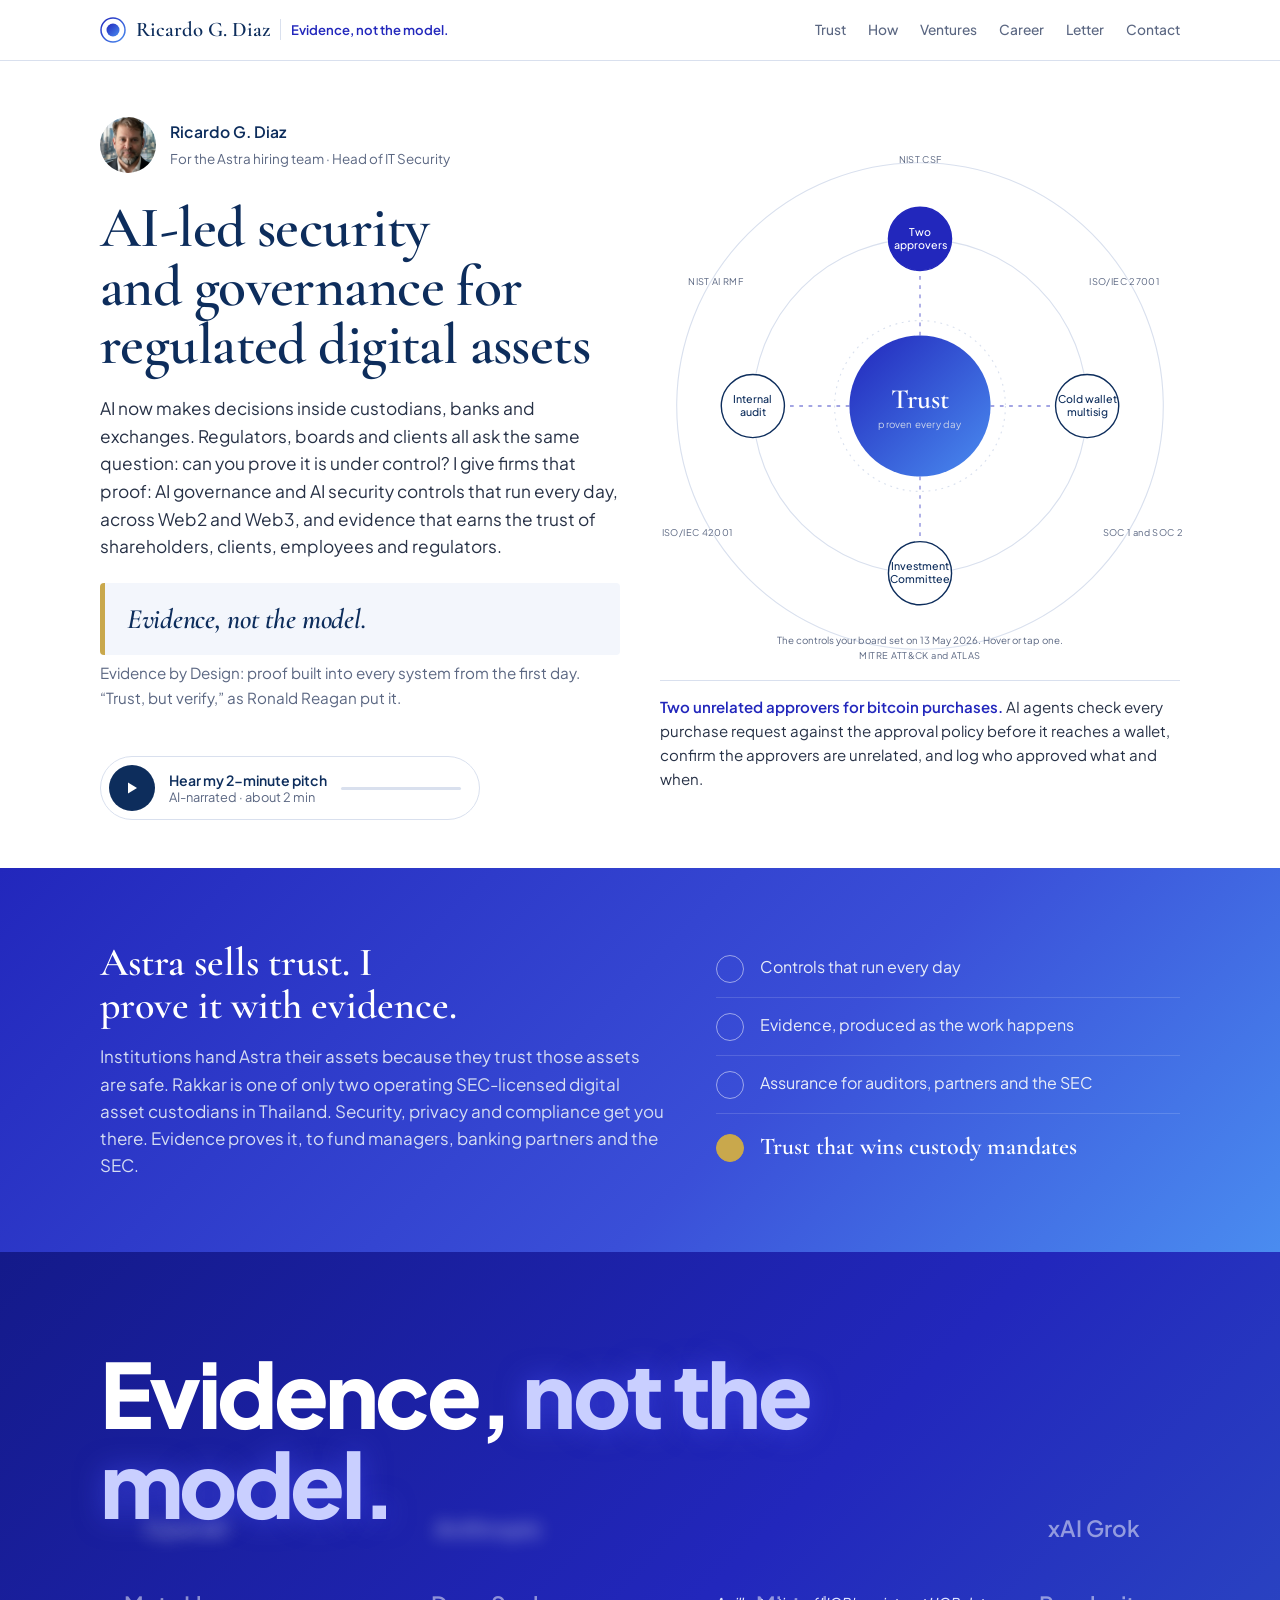
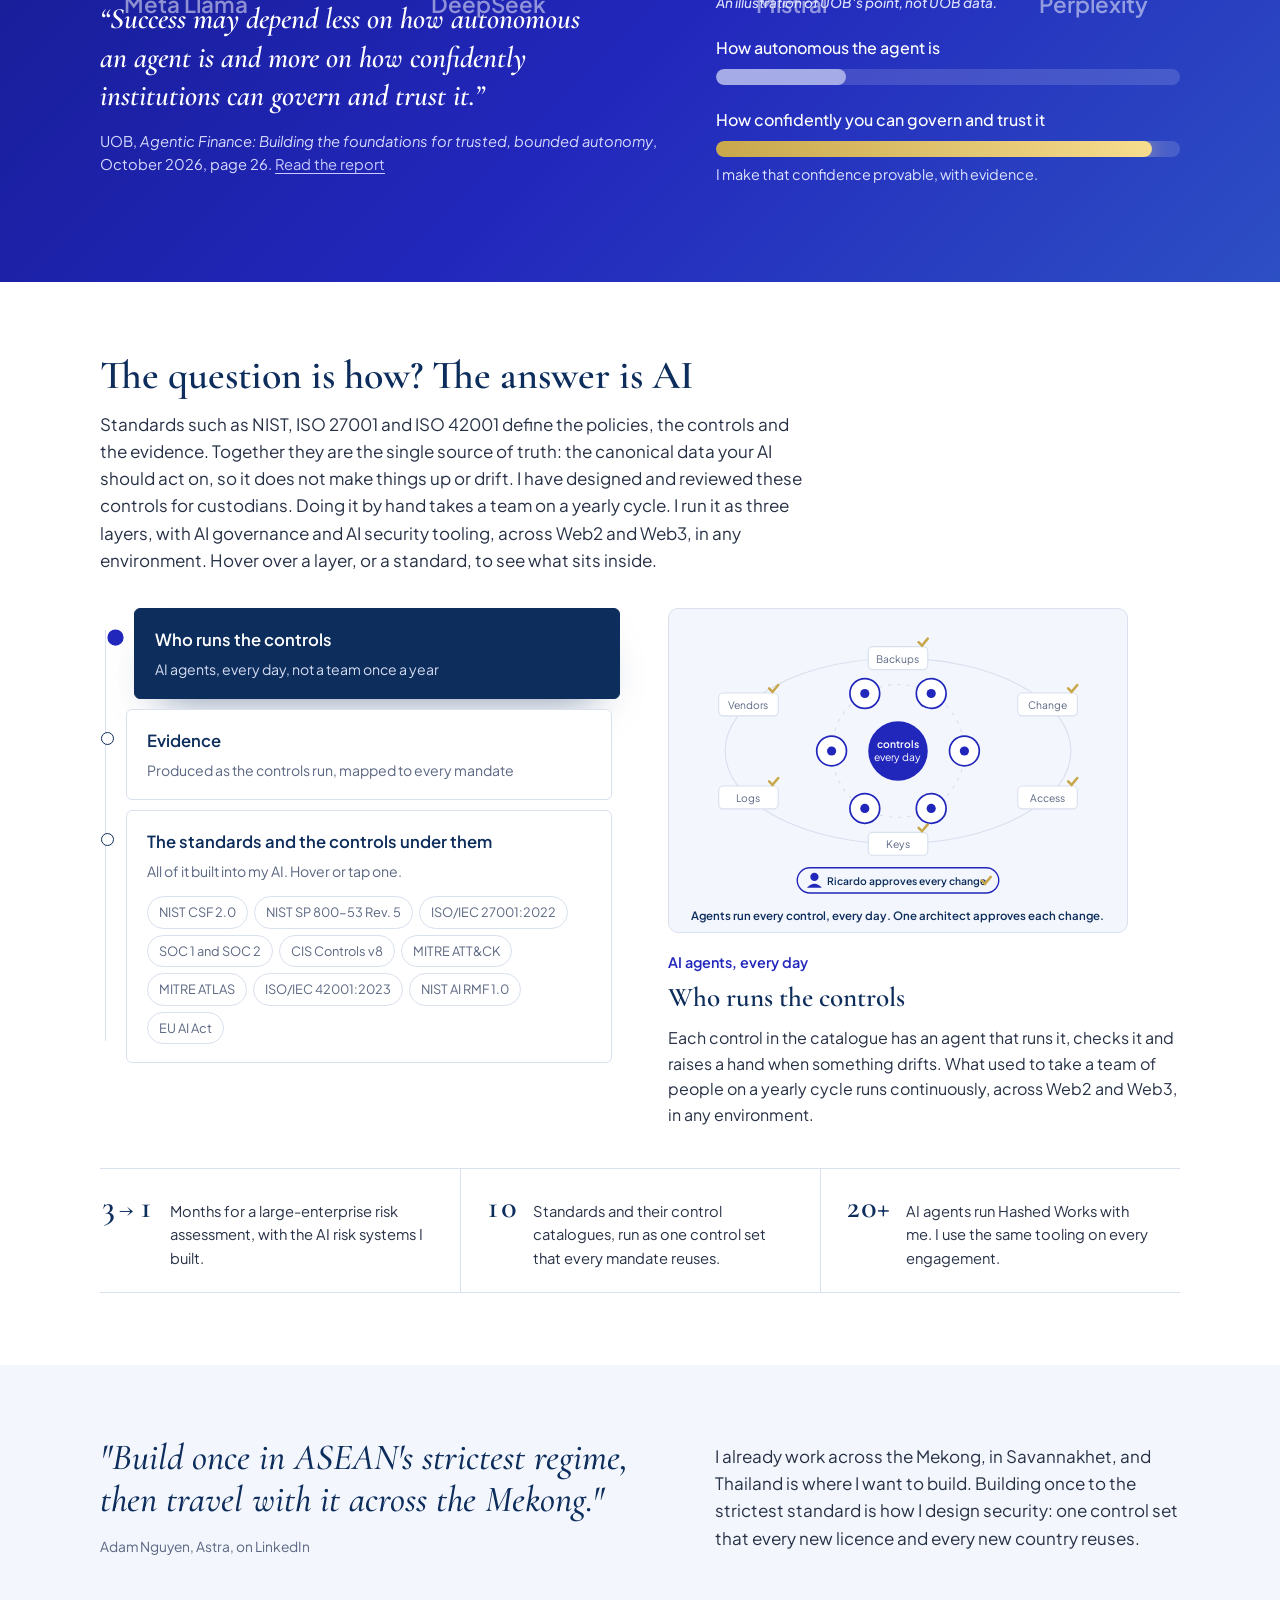
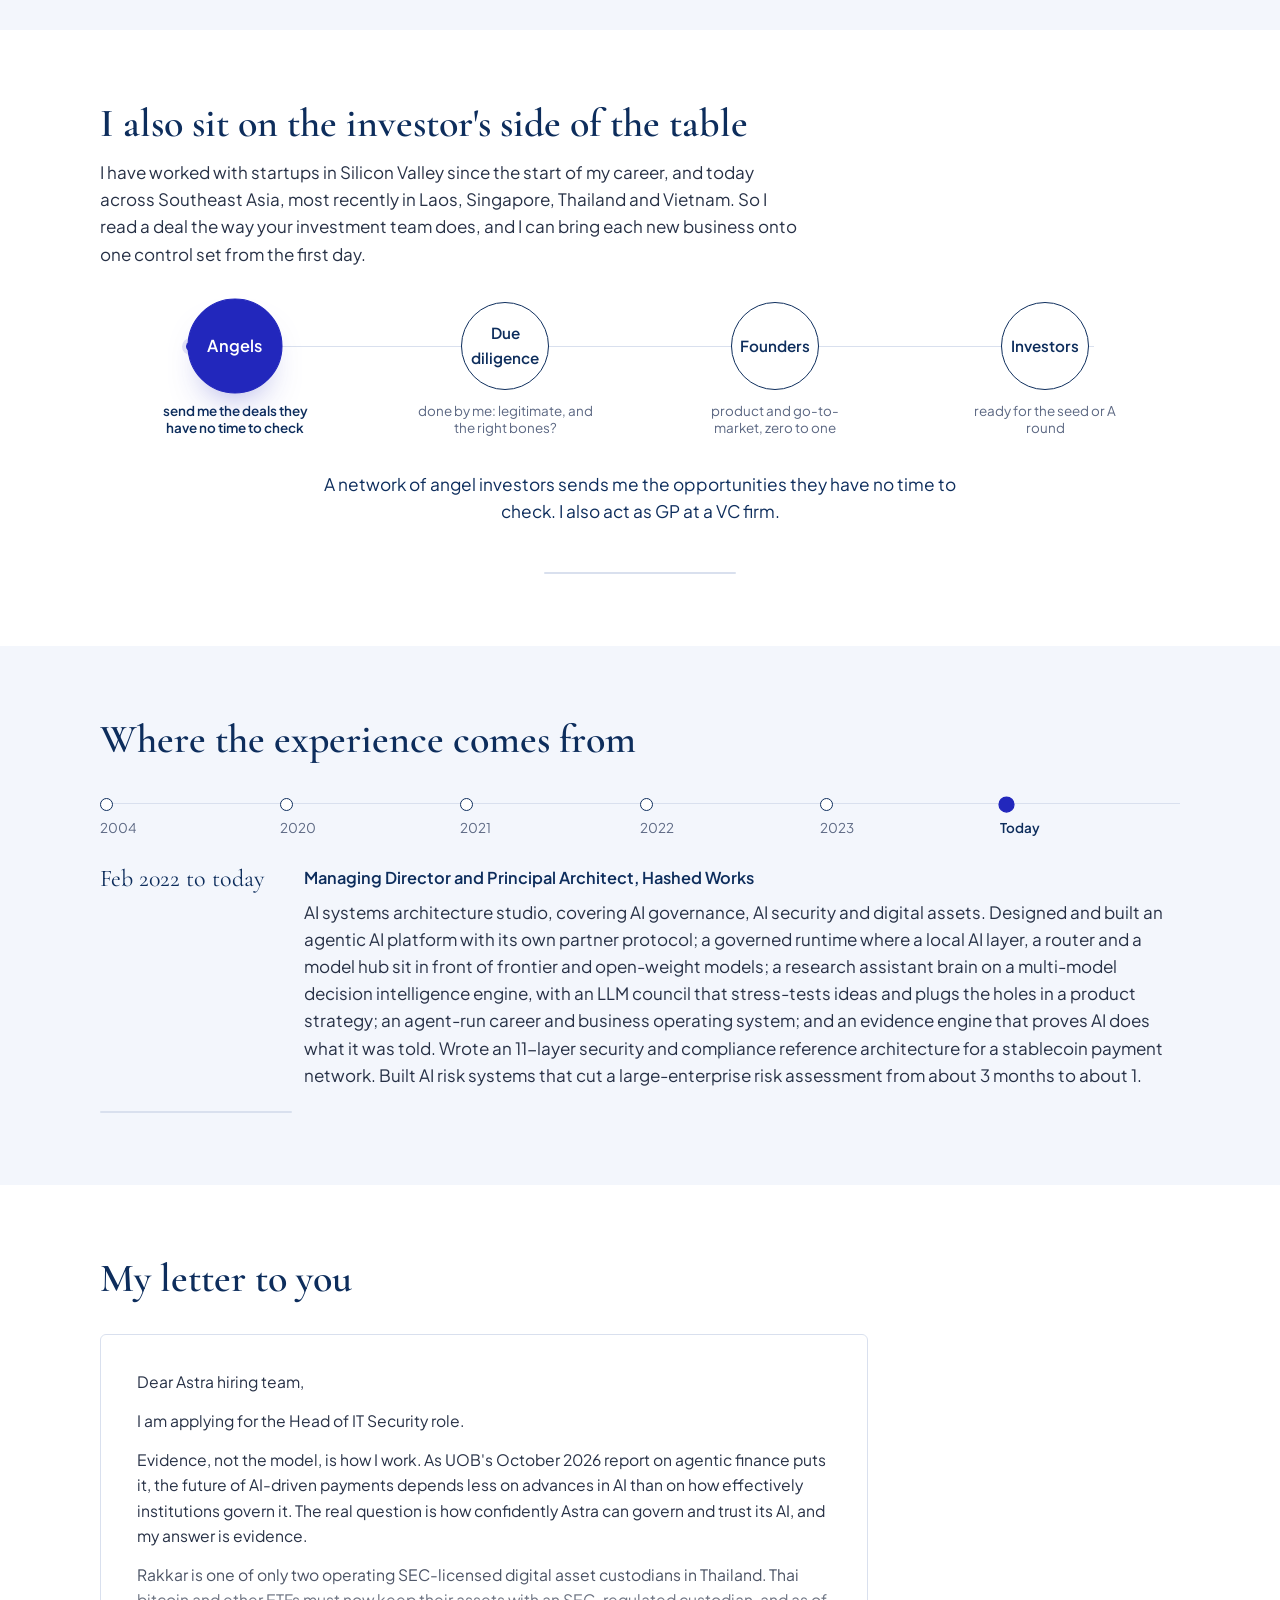
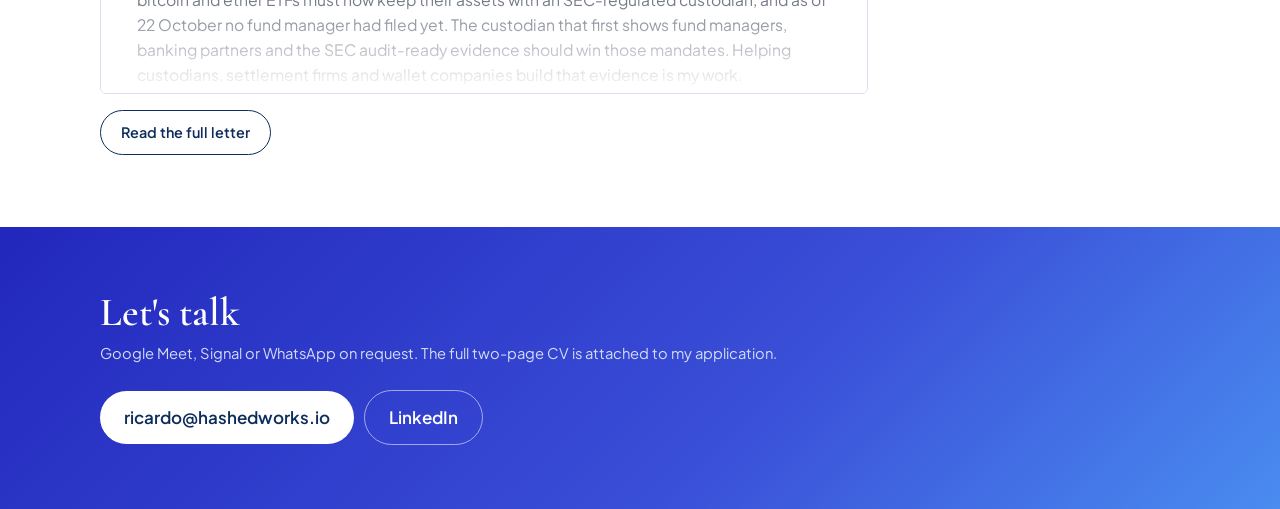
==== astra-preview/index.html @ 6498c729 "Whoami preview: we for business, I for story; employer previews: human approval in agent illustratio" ====
<!doctype html>
<html lang="en">
<head>
<meta charset="utf-8">
<meta name="viewport" content="width=device-width,initial-scale=1">
<meta name="robots" content="noindex,nofollow">
<title>Ricardo Diaz for Astra</title>
<link rel="preconnect" href="https://fonts.googleapis.com">
<link rel="stylesheet" href="https://fonts.googleapis.com/css2?family=Cormorant+Garamond:ital,wght@0,500;0,600;1,500&family=Plus+Jakarta+Sans:wght@400;500;600&display=swap">
<style>
/* Astra's own deck grammar: white panels, navy blocks, one thin orbit. Faces are Astra's (Cormorant Garamond, Plus Jakarta Sans). One accent: royal blue. */
:root{--cyan:#c9a84c;
  --navy:#0d2d5c; --navy-2:#0a1f3f; --royal:#2227bc; --gold:#c9a84c;
  --bg:#ffffff; --panel:#f3f6fc; --ink:#0d2d5c; --text:#273146; --muted:#5b6782; --line:#d9e0ee;
  --serif:"Cormorant Garamond",Garamond,Georgia,serif; --sans:"Plus Jakarta Sans",Arial,sans-serif;
  --ease:cubic-bezier(.23,1,.32,1);
}
@media (prefers-color-scheme:dark){:root:not([data-theme="light"]){--bg:#0a1730;--panel:#0f1f42;--ink:#ffffff;--text:#dfe6f6;--muted:#a3b0cf;--line:#223768;color-scheme:dark}}
:root[data-theme="dark"]{--bg:#0a1730;--panel:#0f1f42;--ink:#ffffff;--text:#dfe6f6;--muted:#a3b0cf;--line:#223768;color-scheme:dark}
*{box-sizing:border-box}
html{scroll-behavior:smooth}
::selection{background:var(--royal);color:#fff}
body{margin:0;background:var(--bg);color:var(--text);font-family:var(--sans);font-size:17px;line-height:1.6;-webkit-font-smoothing:antialiased}
h1,h2,h3,p{margin:0}
h1,h2{font-family:var(--serif);font-weight:600;color:var(--ink);text-wrap:balance}
h1{font-size:clamp(2.4rem,4.6vw,3.6rem);line-height:1.02;letter-spacing:-.01em}
h2{font-size:clamp(1.8rem,3.2vw,2.5rem);line-height:1.08}
h3{font-size:1.02rem;font-weight:600;color:var(--ink)}
a{color:var(--royal);text-underline-offset:3px}
.wrap{max-width:70rem;margin:0 auto;padding:0 20px}
button{font:inherit;cursor:pointer;transition:transform .16s var(--ease),background .2s,color .2s,border-color .2s}
button:active{transform:scale(.97)}
:focus-visible{outline:3px solid var(--royal);outline-offset:3px;border-radius:4px}
::-webkit-scrollbar{width:10px}::-webkit-scrollbar-thumb{background:var(--line);border-radius:10px}
svg{display:block}

nav{position:sticky;top:0;z-index:5;background:color-mix(in srgb,var(--bg) 86%,transparent);backdrop-filter:blur(12px);border-bottom:1px solid var(--line)}
nav .wrap{display:flex;align-items:center;gap:22px;height:60px;white-space:nowrap;overflow-x:auto;scrollbar-width:none}
nav b{font-family:var(--serif);font-size:1.3rem;font-weight:600;color:var(--ink);margin-right:auto}
nav .brand{display:flex;align-items:center;gap:10px;margin-right:auto;text-decoration:none}
nav .brand b{margin-right:0}
nav .brand i{font-style:normal;font-size:.82rem;color:var(--royal);font-weight:600;padding-left:10px;border-left:1px solid var(--line)}
@media (max-width:600px){nav .brand i{display:none}}
nav a{color:var(--muted);text-decoration:none;font-size:.86rem;font-weight:500}
nav a:hover{color:var(--royal)}

/* hero: thesis on the left, the mechanism running on the right */
.hero{padding:56px 0 48px}
.hero .wrap{display:grid;grid-template-columns:minmax(0,1fr) minmax(0,1fr);gap:40px;align-items:center}
.hero .who{display:flex;align-items:center;gap:14px;margin-bottom:26px}
.hero .who img{width:56px;height:56px;border-radius:50%;object-fit:cover;object-position:50% 40%}
.hero .who b{display:block;color:var(--ink);font-weight:600;font-size:.98rem}
.hero .who span{font-size:.84rem;color:var(--muted)}
.hq{margin:22px 0 6px;padding:18px 22px;border-left:5px solid var(--gold);background:var(--panel);border-radius:4px;font-size:clamp(1.35rem,2.4vw,1.75rem);line-height:1.3;font-weight:600;color:var(--ink);letter-spacing:-.01em}
.hqby{font-size:.95rem;color:var(--muted);margin-bottom:18px}
.hqby a{color:inherit}
.hero p.lead{margin-top:20px;font-size:1.08rem;max-width:34rem}
.player{margin-top:28px;display:inline-flex;align-items:center;gap:14px;padding:8px 18px 8px 8px;border:1px solid var(--line);border-radius:999px;background:var(--bg);max-width:100%}
.player button{width:46px;height:46px;border-radius:50%;border:0;background:var(--navy);color:#fff;display:grid;place-items:center;flex:none}
.player button:hover{background:var(--royal)}
.player .meta{font-size:.8rem;color:var(--muted);line-height:1.3}
.player .meta strong{display:block;color:var(--ink);font-weight:600;font-size:.88rem}
.player .bar{height:3px;width:120px;background:var(--line);border-radius:3px;overflow:hidden}
.player .bar i{display:block;height:100%;width:0;background:var(--royal);transition:width .25s linear}

/* orbit */
.orbit{position:relative;aspect-ratio:1;max-width:560px;margin:0 auto;width:100%}
.orbit svg{width:100%;height:100%;overflow:visible}
.orbit .ring{fill:none;stroke:var(--line);stroke-width:1.2}
.orbit .spoke{stroke:var(--royal);stroke-width:1.4;stroke-dasharray:4 6;opacity:.55}
.orbit .core{fill:url(#coreg)}
.orbit .core-t{font-family:var(--serif);font-size:30px;font-weight:600;fill:#fff;text-anchor:middle}
.orbit .core-t,.orbit .core-s{transition:opacity .45s cubic-bezier(.23,1,.32,1)}
.orbit .fadeout{opacity:0}
.orbit .core-s{font-family:var(--sans);font-size:10.5px;fill:#c9d3ea;text-anchor:middle;letter-spacing:.02em}
.orbit .pulse{fill:var(--royal)}
.orbit .node{cursor:pointer}
.orbit .node circle{fill:var(--bg);stroke:var(--navy);stroke-width:1.5;transition:fill .2s,stroke .2s,r .2s var(--ease)}
.orbit .node text{font-family:var(--sans);font-size:11.5px;font-weight:500;fill:var(--ink);text-anchor:middle;pointer-events:none}
.orbit .node:hover circle,.orbit .node.on circle{fill:var(--royal);stroke:var(--royal)}
.orbit .node.on text,.orbit .node:hover text{fill:#fff}
.orbit .node:focus,.orbit .node:focus-visible{outline:none}
.orbit .node:focus-visible circle{stroke:var(--gold);stroke-width:3}
.orbit .std{font-family:var(--sans);font-size:10px;fill:var(--muted);text-anchor:middle;letter-spacing:.04em}
.orbit .cap{font-family:var(--sans);font-size:10.5px;fill:var(--muted);text-anchor:middle}
.how{margin-top:14px;min-height:5.2rem;border-top:1px solid var(--line);padding-top:14px;font-size:.94rem}
.how b{color:var(--royal);font-weight:600}
.how p{transition:opacity .22s var(--ease),filter .22s var(--ease)}
.how p.swap{opacity:0;filter:blur(2px)}
@media (prefers-reduced-motion:no-preference){
  .orbit .pulse{animation:travel 2.6s var(--ease) infinite}
  .orbit .pulse.p2{animation-delay:.65s}.orbit .pulse.p3{animation-delay:1.3s}.orbit .pulse.p4{animation-delay:1.95s}
  @keyframes travel{0%{offset-distance:0%;opacity:0}12%{opacity:1}88%{opacity:1}100%{offset-distance:100%;opacity:0}}
  .orbit .ringspin{transform-origin:280px 280px;animation:spin 90s linear infinite}
  @keyframes spin{to{transform:rotate(360deg)}}
}

/* sections */
section{padding:72px 0}
section.panel{background:var(--panel)}
.head{max-width:44rem;margin-bottom:34px;display:flex;flex-direction:column;gap:14px}

/* trust: navy block */
.trust{background:linear-gradient(135deg,#2227bc,#3a4fd8 60%,#4a8cf0);color:#fff;padding:72px 0}
.trust h2{color:#fff}
.trust p{color:#d5ddf2}
.trust .wrap{display:grid;grid-template-columns:1.1fr .9fr;gap:48px;align-items:center}
.chain{list-style:none;margin:0;padding:0;display:flex;flex-direction:column}
.chain li{display:grid;grid-template-columns:28px 1fr;gap:16px;align-items:start;padding:14px 0;border-top:1px solid rgba(255,255,255,.14);color:#e8edf8;font-size:1rem}
.chain li:first-child{border-top:0}
.chain li i{display:block;width:28px;height:28px;border-radius:50%;border:1.5px solid rgba(255,255,255,.5);margin-top:1px}
.chain li:last-child{font-family:var(--serif);font-size:1.5rem;font-weight:600;color:#fff;align-items:center}
.chain li:last-child i{background:var(--gold);border-color:var(--gold)}

/* how: three layers, one detail */
.stack{display:grid;grid-template-columns:minmax(0,1fr) minmax(0,1fr);gap:56px;align-items:start;margin-top:6px}
.layers{position:relative;display:flex;flex-direction:column;gap:10px;padding-left:26px}
.layers::before{content:"";position:absolute;left:5px;top:22px;bottom:22px;width:1px;background:var(--line)}
.layer{position:relative;text-align:left;border:1px solid var(--line);background:var(--bg);border-radius:6px;padding:18px 20px;display:grid;grid-template-columns:1fr;gap:4px;color:var(--ink);transition:transform .3s var(--ease),background .3s var(--ease),border-color .3s,box-shadow .3s var(--ease);cursor:pointer;font:inherit}
.layer::before{content:"";position:absolute;left:-26px;top:22px;width:11px;height:11px;border-radius:50%;background:var(--bg);border:1.5px solid var(--navy);transition:background .2s,border-color .2s,transform .2s var(--ease)}
.layer:hover{transform:translateX(4px);border-color:var(--navy)}
.layer.on{background:var(--navy);border-color:var(--navy);color:#fff;transform:translateX(8px);box-shadow:0 22px 44px -26px rgba(13,45,92,.65)}
.layer.on::before{background:var(--royal);border-color:var(--royal);transform:scale(1.25)}
.layer .n{font-weight:600;font-size:1.04rem}
.layer .d{font-size:.88rem;color:var(--muted)}
.layer.on .d{color:#d5ddf2}
.layer .chips{display:flex;flex-wrap:wrap;gap:6px;margin-top:10px}
.layer .chips button{border:1px solid var(--line);background:transparent;border-radius:999px;padding:5px 11px;font-size:.8rem;color:var(--muted);font:inherit;font-size:.8rem;transition:background .2s,color .2s,border-color .2s,transform .16s var(--ease)}
.layer .chips button:hover{border-color:var(--royal);color:var(--royal)}
.layer .chips button:active{transform:scale(.97)}
.layer.on .chips button{border-color:rgba(255,255,255,.35);color:#e8edf8}
.layer.on .chips button:hover,.layer.on .chips button.on{background:var(--royal);border-color:var(--royal);color:#fff}
.detail{position:sticky;top:84px;min-height:18rem}
.detail h3{font-family:var(--serif);font-size:1.7rem;font-weight:600;line-height:1.15;margin-bottom:12px}
.detail .cnt{color:var(--royal);font-weight:600;font-size:.9rem;margin-bottom:8px}
.detail p{font-size:1rem}
.fam{display:flex;flex-wrap:wrap;gap:6px;margin-top:16px}
.fam span{border:1px solid var(--line);border-radius:4px;padding:4px 9px;font-size:.8rem;color:var(--ink);background:var(--panel)}
.detail>*{transition:opacity .22s var(--ease),filter .22s var(--ease),transform .22s var(--ease)}
.detail.swap>*{opacity:0;filter:blur(2px);transform:translateY(4px)}

/* proof line */
.proof{display:grid;grid-template-columns:repeat(3,1fr);gap:0;border-top:1px solid var(--line);border-bottom:1px solid var(--line);margin:40px 0 0}
.proof div{padding:22px 24px 22px 0;display:flex;gap:16px;align-items:baseline}
.proof div+div{border-left:1px solid var(--line);padding-left:24px}
.proof em{font-family:var(--serif);font-style:normal;font-size:2rem;white-space:nowrap;line-height:1;color:var(--ink);font-weight:600;font-variant-numeric:tabular-nums}
.proof p{font-size:.92rem}

/* mekong */
.mekong .wrap{display:grid;grid-template-columns:1.2fr 1fr;gap:56px;align-items:center}
blockquote{margin:0;font-family:var(--serif);font-size:clamp(1.7rem,3vw,2.3rem);line-height:1.15;color:var(--ink);font-weight:500;font-style:italic}
.by{margin-top:14px;font-size:.86rem;color:var(--muted)}

/* ventures: deal flow */
.flow{position:relative;margin-top:14px}
.flow .line{position:absolute;left:8%;right:8%;top:44px;height:1px;background:var(--line)}
.flow .dot{position:absolute;top:40px;width:9px;height:9px;border-radius:50%;background:var(--royal);left:8%;animation:travel 6s linear infinite;box-shadow:0 0 0 4px rgba(34,39,188,.12)}
@keyframes travel{0%{left:8%;opacity:0}6%{opacity:1}94%{opacity:1}100%{left:calc(92% - 9px);opacity:0}}
.flow .stations{display:grid;grid-template-columns:repeat(4,1fr);position:relative}
.station{background:none;border:0;padding:0;text-align:center;color:var(--muted);font:inherit;display:grid;justify-items:center;gap:12px;cursor:pointer}
.station i{display:grid;place-items:center;width:88px;height:88px;border-radius:50%;background:var(--bg);border:1.5px solid var(--navy);color:var(--navy);font-style:normal;font-weight:600;font-size:.95rem;transition:background .25s var(--ease),color .25s,transform .3s var(--ease),box-shadow .3s var(--ease)}
.station:hover i{transform:translateY(-3px)}
.station:active i{transform:scale(.97)}
.station[aria-selected="true"] i{background:var(--royal);border-color:var(--royal);color:#fff;transform:scale(1.08);box-shadow:0 18px 36px -22px rgba(34,39,188,.7)}
.station small{font-size:.84rem;line-height:1.3;max-width:11rem}
.station[aria-selected="true"] small{color:var(--ink);font-weight:600}
.flow .say{margin:34px auto 0;max-width:42rem;text-align:center;min-height:5.2rem}
.flow .say p{font-size:1.08rem;color:var(--ink);transition:opacity .22s var(--ease),filter .22s var(--ease)}
.flow .say p.swap{opacity:0;filter:blur(2px)}
.cyc{height:2px;background:var(--line);border-radius:2px;overflow:hidden;margin:18px auto 0;max-width:12rem}
.cyc i{display:block;height:100%;width:0;background:var(--royal);transition:width .2s linear}

/* career timeline */
.tl{position:relative;margin-top:10px}
.tl .rail{display:grid;grid-template-columns:repeat(6,1fr);position:relative;padding-top:22px}
.tl .rail::before{content:"";position:absolute;left:0;right:0;top:8px;height:1px;background:var(--line)}
.tl .rail button{background:none;border:0;text-align:left;padding:0 10px 0 0;color:var(--muted);font-size:.84rem;position:relative}
.tl .rail button::before{content:"";position:absolute;top:-19px;left:0;width:11px;height:11px;border-radius:50%;background:var(--bg);border:1.5px solid var(--navy);transition:background .2s,transform .2s var(--ease)}
.tl .rail button[aria-selected="true"]{color:var(--ink);font-weight:600}
.tl .rail button[aria-selected="true"]::before{background:var(--royal);border-color:var(--royal);transform:scale(1.25)}
.tl .body{margin-top:26px;display:grid;grid-template-columns:11rem 1fr;gap:28px;min-height:8rem}
.tl .yrs{font-family:var(--serif);font-size:1.5rem;color:var(--ink);line-height:1.15}
.tl .body p{transition:opacity .22s var(--ease),filter .22s var(--ease)}
.tl .body .swap{opacity:0;filter:blur(2px)}
.tl .cyc{margin:22px 0 0;max-width:12rem}

/* letter */
.letter{position:relative;max-width:48rem;background:var(--bg);border:1px solid var(--line);border-radius:6px;padding:34px 36px;max-height:360px;overflow:hidden;transition:max-height .6s var(--ease)}
.letter p{margin-bottom:14px;font-size:.98rem}
.letter.open{max-height:5000px}
.letter:not(.open)::after{content:"";position:absolute;left:0;right:0;bottom:0;height:140px;background:linear-gradient(transparent,var(--bg))}
.more{margin-top:16px;background:none;border:1px solid var(--navy);color:var(--navy);border-radius:999px;padding:10px 20px;font-weight:600;font-size:.9rem}
.more:hover{background:var(--navy);color:#fff}

/* claim band: evidence, not the model + UOB */
.claim{position:relative;overflow:hidden;background:linear-gradient(135deg,#141a8a,#2227bc 55%,#2d4fc4);color:#e9ecff;padding:96px 0}
.claim .names{position:absolute;inset:0;display:grid;grid-template-columns:repeat(4,1fr);align-content:center;gap:40px 10px;padding:40px;text-align:center;pointer-events:none}
.claim .names span{font-weight:600;font-size:clamp(1rem,2vw,1.4rem);color:rgba(255,255,255,.5);transition:opacity 1.1s var(--ease),filter 1.1s var(--ease)}
.claim .names span.gone{opacity:0;filter:blur(8px)}
.claim .big{position:relative;font-size:clamp(2.6rem,7.5vw,5.6rem);line-height:1;font-weight:800;letter-spacing:-.04em;color:#fff;max-width:14ch}
.claim .big em{font-style:normal;color:#c9cfff;text-shadow:0 0 28px rgba(79,86,250,.55)}
.claim .uob{position:relative;display:grid;grid-template-columns:1.1fr .9fr;gap:48px;align-items:center;margin-top:64px}
.claim blockquote{font-size:clamp(1.3rem,2.6vw,1.85rem);line-height:1.3;font-weight:600;color:#fff;text-wrap:balance}
.claim .src{margin-top:14px;font-size:.92rem;color:#d6daff}
.claim .src a{color:#c7cbff;text-underline-offset:3px}
.meter{display:flex;flex-direction:column;gap:22px}
.meter p{font-size:1rem;color:#fff;font-weight:500;margin-bottom:8px}
.meter .bar{height:16px;border-radius:999px;background:rgba(255,255,255,.14);overflow:hidden}
.meter .bar i{display:block;height:100%;width:0;border-radius:999px;transition:width 1.6s var(--ease)}
.meter .a i{background:#a4abe6}.meter .b i{background:linear-gradient(90deg,#c9a84c,#f6dc8e);box-shadow:0 0 22px rgba(246,220,142,.6)}
.claim.on .meter .a i{width:28%}.claim.on .meter .b i{width:94%}
.meter .ill{font-size:.85rem;color:#dfe3ff;font-style:italic;margin:0}
.meter small{display:block;font-size:.9rem;color:#dfe3ff;margin-top:6px}
@media (max-width:860px){.claim .uob{grid-template-columns:1fr;gap:32px}.claim .names{grid-template-columns:repeat(2,1fr)}.claim{padding:72px 0}}
/* layer illustrations (hover a layer: a moving picture of what happens) */
.ill-svg{display:block;width:100%;max-width:460px;height:auto;margin:0 0 18px;border-radius:10px;background:var(--panel);border:1px solid var(--line)}
.ill-svg text{font-family:var(--sans)}
@keyframes orbit{to{transform:rotate(360deg)}}
@keyframes orbitr{to{transform:rotate(-360deg)}}
@keyframes blink{0%,100%{opacity:.25}50%{opacity:1}}
@keyframes tick{0%,60%{opacity:0;transform:scale(.6)}75%,100%{opacity:1;transform:scale(1)}}
@keyframes flow{to{offset-distance:100%}}
@keyframes stamp{0%,55%{opacity:0;transform:scale(1.4)}70%,100%{opacity:1;transform:scale(1)}}
@keyframes rise{0%{opacity:0;transform:translateY(8px)}30%,100%{opacity:1;transform:none}}
@keyframes slide{to{transform:translateX(-50%)}}
.ill-svg .agent{transform-origin:200px 124px;animation:orbit 18s linear infinite}
.ill-svg .agent.r{animation:orbitr 26s linear infinite}
.ill-svg .agent circle.b{animation:blink 2.4s var(--ease) infinite}
.ill-svg .ok{transform-origin:center;transform-box:fill-box;animation:tick 4s var(--ease) infinite}
.ill-svg .dot{offset-rotate:0deg;animation:flow 3.6s linear infinite}
.ill-svg .ledger rect{transform-box:fill-box;transform-origin:left;animation:rise 6s var(--ease) infinite}
.ill-svg .seal{transform-box:fill-box;transform-origin:center;animation:stamp 6s var(--ease) infinite}
.ill-wrap{overflow:hidden;border-radius:10px;background:var(--panel);border:1px solid var(--line);margin:0 0 18px;padding:14px 0;mask-image:linear-gradient(90deg,transparent,#000 8%,#000 92%,transparent)}
.ill-row{display:flex;gap:10px;width:max-content;animation:slide 28s linear infinite}
.ill-row:nth-child(2){animation-duration:36s;animation-direction:reverse;margin-top:10px}
.ill-row span{display:inline-block;border:1px solid var(--line);background:var(--bg);border-radius:6px;padding:8px 14px;font-size:.86rem;font-weight:600;color:var(--ink);white-space:nowrap}
.ill-row span.ai{color:var(--royal);border-color:var(--royal)}
.ill-wrap:hover .ill-row{animation-play-state:paused}
@media (prefers-reduced-motion:reduce){.ill-svg *,.ill-row{animation:none!important}}
/* close */
.contact{background:linear-gradient(135deg,#2227bc,#3a4fd8 60%,#4a8cf0);color:#fff;padding:64px 0}
.contact .wrap{display:flex;flex-wrap:wrap;justify-content:space-between;align-items:center;gap:24px}
.contact h2{color:#fff}
.contact p{color:#d5ddf2;font-size:.92rem;margin-top:8px}
.contact a.btn{display:inline-block;background:#fff;color:var(--navy);text-decoration:none;font-weight:600;padding:13px 24px;border-radius:999px;margin-right:10px;transition:transform .16s var(--ease)}
.contact a.btn:active{transform:scale(.97)}
.contact a.ghost{background:transparent;color:#fff;border:1px solid rgba(255,255,255,.55)}

@media (prefers-reduced-motion:no-preference){
  .hero .in{opacity:0;transform:translateY(10px);animation:in .7s var(--ease) forwards}
  .hero .in:nth-child(2){animation-delay:.06s}.hero .in:nth-child(3){animation-delay:.12s}.hero .in:nth-child(4){animation-delay:.18s}
  @keyframes in{to{opacity:1;transform:none}}
}
@media (max-width:860px){
  .hero .wrap,.trust .wrap,.mekong .wrap{grid-template-columns:1fr;gap:34px}
  .orbit{max-width:420px}
  .proof,.stack{grid-template-columns:1fr}
  .proof div+div{border-left:0;padding-left:0;border-top:1px solid var(--line)}
  .proof div{padding:18px 0}
  .stack{gap:28px}.detail{position:static;min-height:0}
  .flow .stations{grid-template-columns:repeat(2,1fr);gap:22px 8px}.flow .line,.flow .dot{display:none}.station i{width:76px;height:76px;font-size:.88rem}
  .row{grid-template-columns:1fr;gap:6px}
  .tl .rail{grid-template-columns:repeat(3,1fr);row-gap:28px}
  .tl .body{grid-template-columns:1fr;gap:10px}
  .letter{padding:24px 20px}
  section{padding:56px 0}
}
</style>
</head>
<body>

<nav><div class="wrap">
  <span class="brand"><svg width="26" height="26" viewBox="0 0 26 26" aria-hidden="true" style="flex:none"><defs><linearGradient id="hwm" x1="0" y1="0" x2="1" y2="1"><stop offset="0" stop-color="#2227bc"/><stop offset="1" stop-color="#4a8cf0"/></linearGradient></defs><circle cx="13" cy="13" r="12" fill="none" stroke="url(#hwm)" stroke-width="1.5"/><circle cx="13" cy="13" r="6.5" fill="url(#hwm)"/></svg><b>Ricardo G. Diaz</b><i>Evidence, not the model.</i></span>
  <a href="#trust">Trust</a><a href="#how">How</a><a href="#ventures">Ventures</a><a href="#career">Career</a><a href="#letter">Letter</a><a href="#contact">Contact</a>
</div></nav>

<header class="hero">
  <div class="wrap">
    <div>
      <div class="who in"><img src="photo.jpg" alt="Ricardo G. Diaz"><div><b>Ricardo G. Diaz</b><span>For the Astra hiring team · Head of IT Security</span></div></div>
      <h1 class="in">AI-led security and governance for regulated digital assets</h1>
      <p class="lead in">AI now makes decisions inside custodians, banks and exchanges. Regulators, boards and clients all ask the same question: can you prove it is under control? I give firms that proof: AI governance and AI security controls that run every day, across Web2 and Web3, and evidence that earns the trust of shareholders, clients, employees and regulators.</p>
      <blockquote class="hq in">Evidence, not the model.</blockquote>
      <p class="hqby in">Evidence by Design: proof built into every system from the first day. “Trust, but verify,” as Ronald Reagan put it.</p>
      <div class="player in" id="player">
        <button type="button" id="pp" aria-label="Play my pitch"><svg id="ic" width="16" height="16" viewBox="0 0 16 16" aria-hidden="true"><path d="M4 2.5v11l9-5.5z" fill="currentColor"/></svg></button>
        <div class="meta"><strong>Hear my 2-minute pitch</strong><span id="time">AI-narrated · about 2 min</span></div>
        <div class="bar" aria-hidden="true"><i id="prog"></i></div>
      </div>
      <audio id="aud" src="letter.mp3" preload="none"></audio>
    </div>

    <div>
      <div class="orbit" id="orbit" role="group" aria-label="The four board controls, run every day by AI agents, feeding evidence to the centre: trust">
        <svg viewBox="0 0 560 560">
          <g class="ringspin"><circle class="ring" cx="280" cy="280" r="262"/></g>
          <circle class="ring" cx="280" cy="280" r="180"/>
          <circle class="ring" cx="280" cy="280" r="92" style="stroke-dasharray:2 5"/>
          <!-- standards on the outer ring -->
          <text class="std" x="280" y="18">NIST CSF</text>
          <text class="std" x="500" y="150">ISO/IEC 27001</text>
          <text class="std" x="520" y="420">SOC 1 and SOC 2</text>
          <text class="std" x="280" y="552">MITRE ATT&amp;CK and ATLAS</text>
          <text class="std" x="40" y="420">ISO/IEC 42001</text>
          <text class="std" x="60" y="150">NIST AI RMF</text>
          <!-- spokes -->
          <line class="spoke" x1="280" y1="100" x2="280" y2="210"/>
          <line class="spoke" x1="460" y1="280" x2="350" y2="280"/>
          <line class="spoke" x1="280" y1="460" x2="280" y2="350"/>
          <line class="spoke" x1="100" y1="280" x2="210" y2="280"/>
          <!-- evidence pulses -->
          <circle class="pulse p1" r="4" style="offset-path:path('M280 100 L280 212')"/>
          <circle class="pulse p2" r="4" style="offset-path:path('M460 280 L348 280')"/>
          <circle class="pulse p3" r="4" style="offset-path:path('M280 460 L280 348')"/>
          <circle class="pulse p4" r="4" style="offset-path:path('M100 280 L212 280')"/>
          <!-- core -->
          <defs><linearGradient id="coreg" x1="0" y1="0" x2="1" y2="1"><stop offset="0" stop-color="#2227bc"/><stop offset="1" stop-color="#4a8cf0"/></linearGradient></defs><circle class="core" cx="280" cy="280" r="76"/>
          <text class="core-t" x="280" y="282">Trust</text>
          <text class="core-s" x="280" y="304">proven every day</text>
          <!-- nodes -->
          <g class="node on" data-i="0" tabindex="0" role="button" aria-label="Two unrelated approvers">
            <circle cx="280" cy="100" r="34"/><text x="280" y="97">Two</text><text x="280" y="111">approvers</text></g>
          <g class="node" data-i="1" tabindex="0" role="button" aria-label="Cold wallet and multisig">
            <circle cx="460" cy="280" r="34"/><text x="460" y="277">Cold wallet</text><text x="460" y="291">multisig</text></g>
          <g class="node" data-i="2" tabindex="0" role="button" aria-label="Investment Management Committee">
            <circle cx="280" cy="460" r="34"/><text x="280" y="457">Investment</text><text x="280" y="471">Committee</text></g>
          <g class="node" data-i="3" tabindex="0" role="button" aria-label="Internal audit to the Audit Committee">
            <circle cx="100" cy="280" r="34"/><text x="100" y="277">Internal</text><text x="100" y="291">audit</text></g>
          <text class="cap" x="280" y="536">The controls your board set on 13 May 2026. Hover or tap one.</text>
        </svg>
      </div>
      <div class="how" aria-live="polite"><p id="howp"><b>Two unrelated approvers for bitcoin purchases.</b> AI agents check every purchase request against the approval policy before it reaches a wallet, confirm the approvers are unrelated, and log who approved what and when.</p></div>
    </div>
  </div>
</header>

<div class="trust" id="trust">
  <div class="wrap">
    <div style="display:flex;flex-direction:column;gap:16px">
      <h2>Astra sells trust. I prove it with evidence.</h2>
      <p>Institutions hand Astra their assets because they trust those assets are safe. Rakkar is one of only two operating SEC-licensed digital asset custodians in Thailand. Security, privacy and compliance get you there. Evidence proves it, to fund managers, banking partners and the SEC.</p>
    </div>
    <ol class="chain">
      <li><i></i>Controls that run every day</li>
      <li><i></i>Evidence, produced as the work happens</li>
      <li><i></i>Assurance for auditors, partners and the SEC</li>
      <li><i></i>Trust that wins custody mandates</li>
    </ol>
  </div>
</div>

<section class="claim" id="claim">
  <div class="names" aria-hidden="true"></div>
  <div class="wrap">
    <p class="big">Evidence, <em>not the model.</em></p>
    <div class="uob">
      <div>
        <blockquote>“Success may depend less on how autonomous an agent is and more on how confidently institutions can govern and trust it.”</blockquote>
        <p class="src">UOB, <em>Agentic Finance: Building the foundations for trusted, bounded autonomy</em>, October 2026, page 26. <a href="https://www.uobgroup.com/assets/web-resources/research/pdf/da-261014.pdf" target="_blank" rel="noopener">Read the report</a></p>
      </div>
      <div class="meter" aria-label="What decides success: governance and trust far more than autonomy">
        <p class="ill">An illustration of UOB's point, not UOB data.</p>
        <div class="a"><p>How autonomous the agent is</p><div class="bar"><i></i></div></div>
        <div class="b"><p>How confidently you can govern and trust it</p><div class="bar"><i></i></div><small>I make that confidence provable, with evidence.</small></div>
      </div>
    </div>
  </div>
</section>

<section id="how">
  <div class="wrap">
    <div class="head">
      <h2>The question is how? The answer is AI</h2>
      <p>Standards such as NIST, ISO 27001 and ISO 42001 define the policies, the controls and the evidence. Together they are the single source of truth: the canonical data your AI should act on, so it does not make things up or drift. I have designed and reviewed these controls for custodians. Doing it by hand takes a team on a yearly cycle. I run it as three layers, with AI governance and AI security tooling, across Web2 and Web3, in any environment. Hover over a layer, or a standard, to see what sits inside.</p>
    </div>
    <div class="stack">
      <div class="layers" role="tablist" aria-label="The three layers">
        <button type="button" role="tab" class="layer on" data-l="0" aria-selected="true"><span class="n">Who runs the controls</span><span class="d">AI agents, every day, not a team once a year</span></button>
        <button type="button" role="tab" class="layer" data-l="1" aria-selected="false"><span class="n">Evidence</span><span class="d">Produced as the controls run, mapped to every mandate</span></button>
        <div class="layer" data-l="2" role="tab" tabindex="0" aria-selected="false"><span class="n">The standards and the controls under them</span><span class="d">All of it built into my AI. Hover or tap one.</span>
          <div class="chips" id="chips"></div>
        </div>
      </div>
      <div class="detail" id="detail" aria-live="polite"></div>
    </div>
    <div class="proof">
      <div><em>3<span style="font-size:1.4rem;margin:0 .15em">→</span>1</em><p>Months for a large-enterprise risk assessment, with the AI risk systems I built.</p></div>
      <div><em>10</em><p>Standards and their control catalogues, run as one control set that every mandate reuses.</p></div>
      <div><em>20+</em><p>AI agents run Hashed Works with me. I use the same tooling on every engagement.</p></div>
    </div>
  </div>
</section>

<section class="panel mekong">
  <div class="wrap">
    <div>
      <blockquote>"Build once in ASEAN's strictest regime, then travel with it across the Mekong."</blockquote>
      <p class="by">Adam Nguyen, Astra, on LinkedIn</p>
    </div>
    <p>I already work across the Mekong, in Savannakhet, and Thailand is where I want to build. Building once to the strictest standard is how I design security: one control set that every new licence and every new country reuses.</p>
  </div>
</section>

<section id="ventures">
  <div class="wrap">
    <div class="head">
      <h2>I also sit on the investor's side of the table</h2>
      <p>I have worked with startups in Silicon Valley since the start of my career, and today across Southeast Asia, most recently in Laos, Singapore, Thailand and Vietnam. So I read a deal the way your investment team does, and I can bring each new business onto one control set from the first day.</p>
    </div>
    <div class="flow" id="flow">
      <span class="line"></span><span class="dot"></span>
      <div class="stations" role="tablist" aria-label="How a deal moves through me">
        <button type="button" role="tab" class="station" data-s="0" aria-selected="true"><i>Angels</i><small>send me the deals they have no time to check</small></button>
        <button type="button" role="tab" class="station" data-s="1" aria-selected="false"><i>Due diligence</i><small>done by me: legitimate, and the right bones?</small></button>
        <button type="button" role="tab" class="station" data-s="2" aria-selected="false"><i>Founders</i><small>product and go-to-market, zero to one</small></button>
        <button type="button" role="tab" class="station" data-s="3" aria-selected="false"><i>Investors</i><small>ready for the seed or A round</small></button>
      </div>
      <div class="say"><p id="vsay"></p></div>
      <div class="cyc"><i id="vcyc"></i></div>
    </div>
  </div>
</section>

<section class="panel" id="career">
  <div class="wrap">
    <div class="head"><h2>Where the experience comes from</h2></div>
    <div class="tl">
      <div class="rail" role="tablist">
        <button role="tab" aria-selected="false" data-c="5">2004</button>
        <button role="tab" aria-selected="false" data-c="4">2020</button>
        <button role="tab" aria-selected="false" data-c="3">2021</button>
        <button role="tab" aria-selected="false" data-c="2">2022</button>
        <button role="tab" aria-selected="false" data-c="1">2023</button>
        <button role="tab" aria-selected="true" data-c="0">Today</button>
      </div>
      <div class="body"><p class="yrs" id="cy">Feb 2022 to today</p><div><h3 id="ct">Managing Director and Principal Architect, Hashed Works</h3><p id="cb" style="margin-top:8px">AI systems architecture studio, covering AI governance, AI security and digital assets. Designed and built an agentic AI platform with its own partner protocol; a governed runtime where a local AI layer, a router and a model hub sit in front of frontier and open-weight models; a research assistant brain on a multi-model decision intelligence engine, with an LLM council that stress-tests ideas and plugs the holes in a product strategy; an agent-run career and business operating system; and an evidence engine that proves AI does what it was told. Wrote an 11-layer security and compliance reference architecture for a stablecoin payment network. Built AI risk systems that cut a large-enterprise risk assessment from about 3 months to about 1.</p></div></div>
      <div class="cyc"><i id="ccyc"></i></div>
    </div>
  </div>
</section>

<section id="letter">
  <div class="wrap">
    <div class="head"><h2>My letter to you</h2></div>
    <div class="letter" id="letterText">
      <p>Dear Astra hiring team,</p>
      <p>I am applying for the Head of IT Security role.</p>
<p>Evidence, not the model, is how I work. As UOB's October 2026 report on agentic finance puts it, the future of AI-driven payments depends less on advances in AI than on how effectively institutions govern it. The real question is how confidently Astra can govern and trust its AI, and my answer is evidence.</p>
      <p>Rakkar is one of only two operating SEC-licensed digital asset custodians in Thailand. Thai bitcoin and ether ETFs must now keep their assets with an SEC-regulated custodian, and as of 22 October no fund manager had filed yet. The custodian that first shows fund managers, banking partners and the SEC audit-ready evidence should win those mandates. Helping custodians, settlement firms and wallet companies build that evidence is my work.</p>
      <p>On 13 May your board set clear controls for bitcoin purchases: at least two unrelated approvers, cold wallet and multisig, an Investment Management Committee, and internal audit reporting to the Audit Committee. I have designed and reviewed these controls for custodians. This role makes them run every day and proves them to the auditor and the regulator. For security I work to the NIST Cybersecurity Framework (CSF), NIST SP 800-53 for banks, ISO/IEC 27001, SOC 1 and SOC 2, and CIS Controls v8. For threats: MITRE ATT&amp;CK, and MITRE ATLAS for AI systems. For AI governance: ISO/IEC 42001, the NIST AI Risk Management Framework (AI RMF) and the EU AI Act. One control set maps to every mandate, including the SEC's, so each new licence reuses it and security pays its way: fewer audit findings, faster approvals, more mandates.</p>
      <p>What you need right now is to show that you are compliant and that your setup is sound. I already have AI tooling built for this work, and I can show your team how it runs. Standing up SOC 2 or ISO 27001 normally takes months, because the controls are built for the audit. With my tooling the controls run first, every day, and the audit becomes proving what already works, at a pace your current maturity sets. That gets you the answers your auditors, banking partners and the SEC will ask for.</p>
      <p>Orbix has KBank behind it. Rakkar will win on product and trust, and that is where I help: what to build, how to secure it, and how to win regulated partners.</p>
      <p>At the end of 2020, BRD led a team with Deloitte, IBM and SBI Digital Asset Holdings educating major trade organizations and PayPal, and I led the PayPal education myself. Within six months, PayPal bought one of the first custodians, the security provider Curv. I led the launch of BRD's white-label wallet-as-a-service for protocols, wallets, exchanges, traditional finance, payment processors and enterprises, worked on institutional custody built on MPC and HSMs at Coinbase, and led forensics investigations after stolen digital-asset incidents. Banks I have worked with include BNYM, State Street, HSBC and Citi; at EY I worked directly with Citi's executive team on its retail crypto and custody strategy. At Oracle I founded and grew the North America security consulting practice from 15 to 55 consultants and closed a USD 10M Database Vault sale to the Mexican government.</p>
      <p>Today I run Hashed Works, an architecture studio that has worked with customers in Singapore and a government client in Vietnam, and is about to launch in Thailand. I am a US citizen and work remotely. This role would need visa sponsorship and a work permit, and I would gladly commit to a sponsoring employer for at least a year. My salary is negotiable.</p>
      <p>Banks, wallets and custody have always existed, but banks only took stablecoins seriously after President Trump signed the GENIUS Act in July 2025. Since the second half of 2025, bank after bank and country after country has wanted its own stablecoin. That is crypto going mainstream in traditional finance, and it is still in its infancy. There has never been a better time to help banks and financial services keep pace with the technology while putting the right governance controls in place to do it safely, and I would welcome the chance to start that discussion with you.</p>
      <p>- Ricardo</p>
    </div>
    <button class="more" id="more" type="button">Read the full letter</button>
  </div>
</section>

<div class="contact" id="contact">
  <div class="wrap">
    <div><h2>Let's talk</h2><p>Google Meet, Signal or WhatsApp on request. The full two-page CV is attached to my application.</p></div>
    <div><a class="btn" href="mailto:ricardo@hashedworks.io">ricardo@hashedworks.io</a><a class="btn ghost" href="https://www.linkedin.com/in/Webdefense" target="_blank" rel="noopener">LinkedIn</a></div>
  </div>
</div>

<script>
(function(){
  var E="cubic-bezier(.23,1,.32,1)";
  // audio
  var a=document.getElementById("aud"),pp=document.getElementById("pp"),ic=document.getElementById("ic"),pr=document.getElementById("prog"),tm=document.getElementById("time");
  var PLAY='<path d="M4 2.5v11l9-5.5z" fill="currentColor"/>',PAUSE='<path d="M3.5 2.5h3v11h-3zM9.5 2.5h3v11h-3z" fill="currentColor"/>';
  pp.addEventListener("click",function(){ if(a.paused){a.play();ic.innerHTML=PAUSE;pp.setAttribute("aria-label","Pause");} else {a.pause();ic.innerHTML=PLAY;pp.setAttribute("aria-label","Play my letter");} });
  a.addEventListener("timeupdate",function(){ if(a.duration){pr.style.width=(a.currentTime/a.duration*100)+"%";var r=Math.max(0,a.duration-a.currentTime);tm.textContent="AI-narrated · "+Math.floor(r/60)+":"+String(Math.floor(r%60)).padStart(2,"0")+" left";} });
  a.addEventListener("ended",function(){ic.innerHTML=PLAY;pr.style.width="0";tm.textContent="AI-narrated · about 2 min";});

  // orbit nodes
  var HOW=[
    ["Two unrelated approvers for bitcoin purchases.","AI agents check every purchase request against the approval policy before it reaches a wallet, confirm the approvers are unrelated, and log who approved what and when."],
    ["Cold wallet and multisig.","Agents watch wallet movements and key ceremonies against policy, on-chain and off-chain, and flag anything outside it in minutes, not at quarter end."],
    ["An Investment Management Committee.","Each committee decision is recorded against the mandate it rests on, so the evidence pack builds itself as decisions are made."],
    ["Internal audit reporting to the Audit Committee.","The Audit Committee sees live evidence mapped to ISO/IEC 27001, SOC 2 and the SEC's rules, not a yearly sample."]];
  var nodes=document.querySelectorAll(".node"),howp=document.getElementById("howp");
  function pick(i){ nodes.forEach(function(n){n.classList.toggle("on",n.dataset.i==i);}); howp.classList.add("swap"); setTimeout(function(){ howp.innerHTML="<b>"+HOW[i][0]+"</b> "+HOW[i][1]; howp.classList.remove("swap"); },180); }
  nodes.forEach(function(n){ n.addEventListener("mouseenter",function(){ if(!n.classList.contains("on"))pick(n.dataset.i);}); n.addEventListener("focus",function(){ if(!n.classList.contains("on"))pick(n.dataset.i);}); n.addEventListener("click",function(){pick(n.dataset.i);}); n.addEventListener("keydown",function(e){if(e.key==="Enter"||e.key===" "){e.preventDefault();pick(n.dataset.i);}}); });

  // generic cycler: runs only in view, pauses on hover/focus, resumes 14s after a click, off under reduced motion
  var RM=window.matchMedia("(prefers-reduced-motion: reduce)").matches;
  function cycler(root,n,ms,go,bar){
    var i=0,t0=0,raf,hold=0,vis=false,paused=false;
    function tick(ts){ if(!t0)t0=ts; var el=ts-t0; if(bar)bar.style.width=Math.min(100,el/ms*100)+"%"; if(el>=ms){t0=ts;i=(i+1)%n;go(i);} raf=requestAnimationFrame(tick); }
    function start(){ if(RM||raf||!vis||paused)return; t0=0; raf=requestAnimationFrame(tick); }
    function stop(){ if(raf)cancelAnimationFrame(raf); raf=0; if(bar)bar.style.width="0"; }
    root.addEventListener("mouseenter",function(){paused=true;stop();}); root.addEventListener("mouseleave",function(){paused=false;start();});
    root.addEventListener("focusin",function(){paused=true;stop();}); root.addEventListener("focusout",function(){paused=false;start();});
    if("IntersectionObserver" in window){ new IntersectionObserver(function(es){ vis=es[0].isIntersecting; vis?start():stop(); },{threshold:.35}).observe(root); } else { vis=true; start(); }
    return { set:function(k){ i=k; stop(); clearTimeout(hold); hold=setTimeout(function(){paused=false;start();},14000); } };
  }

  // how: three layers
  var STD=[
    ["NIST CSF 2.0","6 functions","The outcome map every other framework hangs off.",["Govern","Identify","Protect","Detect","Respond","Recover"]],
    ["NIST SP 800-53 Rev. 5","20 control families","The deepest control catalogue; my agents map the others to it.",["Access Control","Awareness and Training","Audit and Accountability","Assessment and Authorization","Configuration Management","Contingency Planning","Identification and Authentication","Incident Response","Maintenance","Media Protection","Physical and Environmental Protection","Planning","Program Management","Personnel Security","PII Processing and Transparency","Risk Assessment","System and Services Acquisition","System and Communications Protection","System and Information Integrity","Supply Chain Risk Management"]],
    ["ISO/IEC 27001:2022","93 Annex A controls, 4 themes","The certificate regulators and banks ask for first.",["Organizational (37)","People (8)","Physical (14)","Technological (34)"]],
    ["SOC 1 and SOC 2","5 Trust Services Criteria","SOC 1 covers controls over financial reporting; SOC 2 proves the controls you already run.",["Security","Availability","Processing Integrity","Confidentiality","Privacy"]],
    ["CIS Controls v8","18 controls","The practical baseline I stand a security function up on.",["Enterprise Asset Inventory","Software Asset Inventory","Data Protection","Secure Configuration","Account Management","Access Control Management","Continuous Vulnerability Management","Audit Log Management","Email and Web Browser Protections","Malware Defenses","Data Recovery","Network Infrastructure Management","Network Monitoring and Defense","Security Awareness and Skills Training","Service Provider Management","Application Software Security","Incident Response Management","Penetration Testing"]],
    ["MITRE ATT&CK","14 enterprise tactics","How attackers actually move; every control is tested against it.",["Reconnaissance","Resource Development","Initial Access","Execution","Persistence","Privilege Escalation","Defense Evasion","Credential Access","Discovery","Lateral Movement","Collection","Command and Control","Exfiltration","Impact"]],
    ["MITRE ATLAS","Tactics and techniques against AI systems","The attack map for the AI itself, from model access to attack staging.",["ML Model Access","ML Attack Staging","Prompt and data poisoning paths","Model theft and evasion"]],
    ["ISO/IEC 42001:2023","AI management system","The management standard for how an organisation governs its AI.",["AI policies","Internal organization","Resources for AI systems","AI system impact assessment","AI system life cycle","Data for AI systems","Information for interested parties","Use of AI systems","Third-party relationships"]],
    ["NIST AI RMF 1.0","4 functions","Risk management for AI, mapped to the same control set.",["Govern","Map","Measure","Manage"]],
    ["EU AI Act","Obligations by risk tier","The regulation your AI use will be judged against.",["Prohibited practices","High-risk systems","Transparency obligations","General-purpose AI models"]]];
  var LAY=[
    ["Who runs the controls","AI agents, every day","Each control in the catalogue has an agent that runs it, checks it and raises a hand when something drifts. What used to take a team of people on a yearly cycle runs continuously, across Web2 and Web3, in any environment."],
    ["Evidence","Produced as the controls run","Not gathered for the audit. One control set maps to every mandate, including the SEC's, so one piece of evidence serves every regulator and your board at the same time. SOC 2 or ISO 27001 then becomes what it should be: proving controls that already run, at a pace your maturity sets."],
    ["The standards and the controls under them","Built into my AI","All ten standards, and the control catalogues under them, live in my AI and its knowledge base. The business process of assessing, implementing and keeping the controls, and so defining trust daily, is what the AI runs. Hover over or tap a standard to see what sits under it."]];
  // layer illustrations
  function illAgents(){
    var a="";
    for(var i=0;i<6;i++){ var ang=i/6*Math.PI*2, r=58, x=200+Math.cos(ang)*r, y=124+Math.sin(ang)*r;
      a+='<g class="agent" style="animation-delay:-'+(i*3)+'s"><circle cx="'+x.toFixed(1)+'" cy="'+y.toFixed(1)+'" r="13" fill="var(--bg)" stroke="var(--royal)" stroke-width="1.5"/><circle class="b" cx="'+x.toFixed(1)+'" cy="'+y.toFixed(1)+'" r="4" fill="var(--royal)" style="animation-delay:'+(i*.4)+'s"/></g>'; }
    var c="";
    var labels=["Access","Keys","Logs","Vendors","Backups","Change"];
    for(var j=0;j<6;j++){ var an=j/6*Math.PI*2+Math.PI/6, R=104, X=200+Math.cos(an)*R*1.45, Y=124+Math.sin(an)*R*0.78;
      c+='<g><rect x="'+(X-26).toFixed(1)+'" y="'+(Y-10).toFixed(1)+'" width="52" height="20" rx="4" fill="var(--bg)" stroke="var(--line)"/><text x="'+X.toFixed(1)+'" y="'+(Y+4).toFixed(1)+'" font-size="9" text-anchor="middle" fill="var(--muted)">'+labels[j]+'</text><path class="ok" d="M'+(X+18).toFixed(1)+' '+(Y-14).toFixed(1)+'l3 3 5-6" fill="none" stroke="var(--cyan,#08c2ff)" stroke-width="2.2" stroke-linecap="round" style="animation-delay:'+(j*.65)+'s"/></g>'; }
    return '<svg class="ill-svg" viewBox="0 0 400 282" role="img" aria-label="A team of AI agents circling the controls, each check ticking green, with Ricardo approving every change"><circle cx="200" cy="124" r="58" fill="none" stroke="var(--line)" stroke-dasharray="3 5"/><ellipse cx="200" cy="124" rx="151" ry="81" fill="none" stroke="var(--line)"/>'+c+a+'<circle cx="200" cy="124" r="26" fill="var(--royal)"/><text x="200" y="121" font-size="9" fill="#fff" text-anchor="middle" font-weight="600">controls</text><text x="200" y="133" font-size="9" fill="#fff" text-anchor="middle">every day</text><g class="hum"><rect x="112" y="226" width="176" height="22" rx="11" fill="var(--panel)" stroke="var(--royal)" stroke-width="1.2"/><circle cx="127" cy="234" r="3.6" fill="var(--royal)"/><path d="M120.5 243.5q6.5-7 13 0" fill="var(--royal)"/><text x="207" y="241" font-size="9" fill="var(--ink)" text-anchor="middle" font-weight="600">Ricardo approves every change</text><path class="ok" d="M273 237l3 3 5-6" fill="none" stroke="var(--cyan,#08c2ff)" stroke-width="2.2" stroke-linecap="round" style="animation-delay:1.2s"/></g><text x="200" y="272" font-size="10" fill="var(--ink)" text-anchor="middle" font-weight="600">Agents run every control, every day. One architect approves each change.</text></svg>';
  }
  function illEvidence(){
    var lanes="",y0=34;
    var acts=["approve payment","rotate key","grant access","close ticket","update rule"];
    for(var i=0;i<5;i++){ var y=y0+i*34;
      lanes+='<circle cx="34" cy="'+y+'" r="9" fill="var(--bg)" stroke="var(--royal)" stroke-width="1.5"/><text x="52" y="'+(y+4)+'" font-size="9" fill="var(--muted)">'+acts[i]+'</text><line x1="150" y1="'+y+'" x2="236" y2="'+y+'" stroke="var(--line)"/><circle class="dot" r="3.5" fill="var(--royal)" style="offset-path:path(\'M150 '+y+' L236 '+y+'\');animation-delay:-'+(i*.7)+'s"/>';
      lanes+='<g class="ledger"><rect x="300" y="'+(y-7)+'" width="80" height="14" rx="3" fill="var(--royal)" opacity=".9" style="animation-delay:'+(i*1.1)+'s"/></g><text x="306" y="'+(y+3.5)+'" font-size="8" fill="#fff" font-family="DM Mono,monospace">'+["a91f","7c02","e3b8","4d61","f20a"][i]+'… ✓</text>';
    }
    return '<svg class="ill-svg" viewBox="0 0 400 220" role="img" aria-label="Five agents act, each action is verified with a mathematical check, then written to an evidence ledger"><text x="34" y="14" font-size="9" fill="var(--muted)" text-anchor="middle">agents</text><text x="266" y="14" font-size="9" fill="var(--muted)" text-anchor="middle">verify</text><text x="340" y="14" font-size="9" fill="var(--muted)" text-anchor="middle">evidence ledger</text>'+lanes+'<rect x="240" y="22" width="52" height="176" rx="8" fill="var(--bg)" stroke="var(--royal)" stroke-width="1.5"/><text x="266" y="96" font-size="18" fill="var(--royal)" text-anchor="middle" font-weight="700">Σ</text><text x="266" y="114" font-size="8" fill="var(--muted)" text-anchor="middle">hash +</text><text x="266" y="124" font-size="8" fill="var(--muted)" text-anchor="middle">policy</text><text x="266" y="134" font-size="8" fill="var(--muted)" text-anchor="middle">check</text><g class="seal"><circle cx="266" cy="178" r="12" fill="var(--cyan,#08c2ff)"/><path d="M260 178l4 4 8-9" fill="none" stroke="#fff" stroke-width="2.2" stroke-linecap="round"/></g><text x="200" y="214" font-size="10" fill="var(--ink)" text-anchor="middle" font-weight="600">“Trust, but verify.” Ronald Reagan. Every action, proven with math.</text></svg>';
  }
  function illStandards(){
    var row1=["NIST CSF 2.0","ISO/IEC 27001","SOC 1 and SOC 2","CIS Controls v8","NIST SP 800-53","MITRE ATT&CK","GDPR","DORA","MiCA"];
    var row2=["ISO/IEC 42001","NIST AI RMF","EU AI Act","MITRE ATLAS","GENIUS Act","AML, KYC, Travel Rule","CISA CPGs","Bank of Thailand AI guidelines"];
    function r(a,ai){ var h=a.concat(a).map(function(x){return "<span"+(ai&&/42001|AI RMF|AI Act|ATLAS/.test(x)?" class=\"ai\"":"")+">"+x+"</span>";}).join(""); return '<div class="ill-row">'+h+'</div>'; }
    return '<div class="ill-wrap" aria-label="The standards and regulations, moving: they are the single source of truth">'+r(row1,false)+r(row2,true)+'</div>';
  }
  var ILL=[illAgents,illEvidence,illStandards];
  var layers=document.querySelectorAll(".layer"),det=document.getElementById("detail"),chips=document.getElementById("chips");
  STD.forEach(function(s,k){ var b=document.createElement("button"); b.type="button"; b.textContent=s[0]; b.dataset.k=k; b.addEventListener("click",function(e){ e.stopPropagation(); layer(2,k); }); b.addEventListener("mouseenter",function(){ if(!b.classList.contains("on"))layer(2,k); }); chips.appendChild(b); });
  function show(html){ det.classList.add("swap"); setTimeout(function(){ det.innerHTML=html; det.classList.remove("swap"); },200); }
  function layer(i,k){
    layers.forEach(function(l){ var on=+l.dataset.l===i; l.classList.toggle("on",on); l.setAttribute("aria-selected",on); });
    chips.querySelectorAll("button").forEach(function(b){ b.classList.toggle("on", i===2 && +b.dataset.k===k); });
    if(i===2 && k!=null){ var s=STD[k]; show(ILL[2]()+"<p class='cnt'>"+s[1]+"</p><h3>"+s[0]+"</h3><p>"+s[2]+" My agents run these controls daily and keep the evidence for each one.</p><div class='fam'>"+s[3].map(function(f){return "<span>"+f+"</span>";}).join("")+"</div>"); }
    else { var L2=LAY[i]; show(ILL[i]()+"<p class='cnt'>"+L2[1]+"</p><h3>"+L2[0]+"</h3><p>"+L2[2]+"</p>"); }
  }
  layers.forEach(function(l){ l.addEventListener("click",function(){ layer(+l.dataset.l); }); l.addEventListener("mouseenter",function(){ if(!l.classList.contains("on"))layer(+l.dataset.l); }); l.addEventListener("keydown",function(e){ if(e.key==="Enter"||e.key===" "){ e.preventDefault(); layer(+l.dataset.l); } }); });
  det.innerHTML=ILL[0]()+"<p class='cnt'>"+LAY[0][1]+"</p><h3>"+LAY[0][0]+"</h3><p>"+LAY[0][2]+"</p>";

  // ventures: deal flow, cycling
  var V=[
    "A network of angel investors sends me the opportunities they have no time to check. I also act as GP at a VC firm.",
    "I do the due diligence myself. Is the startup legitimate, and does it have the right bones? Product ideas are stress-tested by my own panel of AI agents before money goes in.",
    "Product and go-to-market strategy, business models and first hires, from zero to one.",
    "I prepare the founders and put them in front of investors, ready for the seed or A round. Silicon Valley since the start of my career; Laos, Singapore, Thailand and Vietnam today."];
  var sts=document.querySelectorAll(".station"),vsay=document.getElementById("vsay");
  function station(i){ sts.forEach(function(b,k){ b.setAttribute("aria-selected",k===i); }); vsay.classList.add("swap"); setTimeout(function(){ vsay.textContent=V[i]; vsay.classList.remove("swap"); },180); }
  vsay.textContent=V[0];
  var vc=cycler(document.getElementById("flow"),4,5000,station,document.getElementById("vcyc"));
  sts.forEach(function(b,k){ function go(){ if(b.getAttribute("aria-selected")!=="true"){ station(k); vc.set(k); } } b.addEventListener("click",function(){ station(k); vc.set(k); }); b.addEventListener("mouseenter",go); b.addEventListener("focus",go); });

  // career timeline
  var C=[
    ["Feb 2022 to today","Managing Director and Principal Architect, Hashed Works","AI systems architecture studio, covering AI governance, AI security and digital assets. Designed and built an agentic AI platform with its own partner protocol; a governed runtime where a local AI layer, a router and a model hub sit in front of frontier and open-weight models; a research assistant brain on a multi-model decision intelligence engine, with an LLM council that stress-tests ideas and plugs the holes in a product strategy; an agent-run career and business operating system; and an evidence engine that proves AI does what it was told. Wrote an 11-layer security and compliance reference architecture for a stablecoin payment network. Built AI risk systems that cut a large-enterprise risk assessment from about 3 months to about 1."],
    ["Jul 2023 to Aug 2024","CISO and VP of Business Development, a security technology company","Built the security function from zero on NIST CSF, CIS Controls v8 and MITRE ATT&CK. Virtual CISO for one of the world's top three semiconductor test companies."],
    ["Jul 2022 to Jun 2023","Director, Global Head of Product, Blockchain Financial Services, EY","Set global product strategy for EY Tokenized Securities Services. Worked directly with Citi's executive team on its retail crypto and custody strategy."],
    ["Dec 2021 to Feb 2022","Solutions Architect, Institutional, Coinbase","Prime brokerage, custody and crypto infrastructure for large institutions, using MPC key management and HSMs."],
    ["Aug 2020 to Dec 2021","Head of Solutions, BRD (acquired by Coinbase)","Led solutions for North America, Asia and emerging markets: wallets, custody and APIs for institutions. Led the launch of BRD's white-label wallet-as-a-service for protocols, wallets, exchanges, traditional finance, payment processors and enterprises. Led the PayPal education in a team with Deloitte, IBM and SBI Digital Asset Holdings."],
    ["Jun 2004 to Mar 2017","Security Architect to Director, Oracle","Founded and grew the North America security consulting practice from 15 to 55 consultants, delivering control assessments for banks and custodians. Closed a USD 10M Database Vault sale to the Mexican government."]];
  var tabs=document.querySelectorAll(".rail button"),cy=document.getElementById("cy"),ct=document.getElementById("ct"),cb=document.getElementById("cb");
  var ORDER=[5,4,3,2,1,0];
  function era(i){ tabs.forEach(function(x){x.setAttribute("aria-selected",+x.dataset.c===i);}); [cy,ct,cb].forEach(function(e){e.classList.add("swap");}); setTimeout(function(){cy.textContent=C[i][0];ct.textContent=C[i][1];cb.textContent=C[i][2];[cy,ct,cb].forEach(function(e){e.classList.remove("swap");});},180); }
  var cc=cycler(document.querySelector(".tl"),6,5500,function(p){ era(ORDER[p]); },document.getElementById("ccyc"));
  tabs.forEach(function(b){ function go(){ var i=+b.dataset.c; era(i); cc.set(ORDER.indexOf(i)); } b.addEventListener("click",go); b.addEventListener("mouseenter",function(){ if(b.getAttribute("aria-selected")!=="true")go(); }); });

  // letter
  var L=document.getElementById("letterText"),m=document.getElementById("more");
  m.addEventListener("click",function(){ var o=L.classList.toggle("open"); m.textContent=o?"Show less":"Read the full letter"; if(!o)L.scrollIntoView({block:"start"}); });
  // trust circle: Evidence, Trust, Not the model (fades, loops; static under reduced motion)
  (function(){
    var W=[["Trust","proven every day",30],["Evidence","is how you prove it",26],["Not the model","the model is a tool",19]];
    var t=document.querySelector(".orbit .core-t"),u=document.querySelector(".orbit .core-s"),k=0;
    if(!t||!u||window.matchMedia("(prefers-reduced-motion: reduce)").matches)return;
    setInterval(function(){ t.classList.add("fadeout"); u.classList.add("fadeout");
      setTimeout(function(){ k=(k+1)%W.length; t.textContent=W[k][0]; u.textContent=W[k][1]; t.style.fontSize=W[k][2]+"px"; t.classList.remove("fadeout"); u.classList.remove("fadeout"); },460);
    },2800);
  })();
  // claim band: model names fade out, meter fills (static under reduced motion)
  (function(){
    var c=document.getElementById("claim"); if(!c)return;
    var n=c.querySelector(".names"),CO=["OpenAI","Anthropic","Google Gemini","xAI Grok","Meta Llama","DeepSeek","Mistral","Perplexity"];
    CO.forEach(function(x){var s=document.createElement("span");s.textContent=x;n.appendChild(s);});
    var sp=n.querySelectorAll("span"),RM=window.matchMedia("(prefers-reduced-motion: reduce)").matches,done=false;
    function go(){ if(done)return; done=true; c.classList.add("on"); if(RM){sp.forEach(function(s){s.classList.add("gone");});return;} sp.forEach(function(s,i){ setTimeout(function(){s.classList.add("gone");},400+i*280); }); }
    if("IntersectionObserver" in window){ new IntersectionObserver(function(es){ if(es[0].isIntersecting)go(); },{threshold:.35}).observe(c); } else go();
  })();

})();
</script>
</body>
</html>
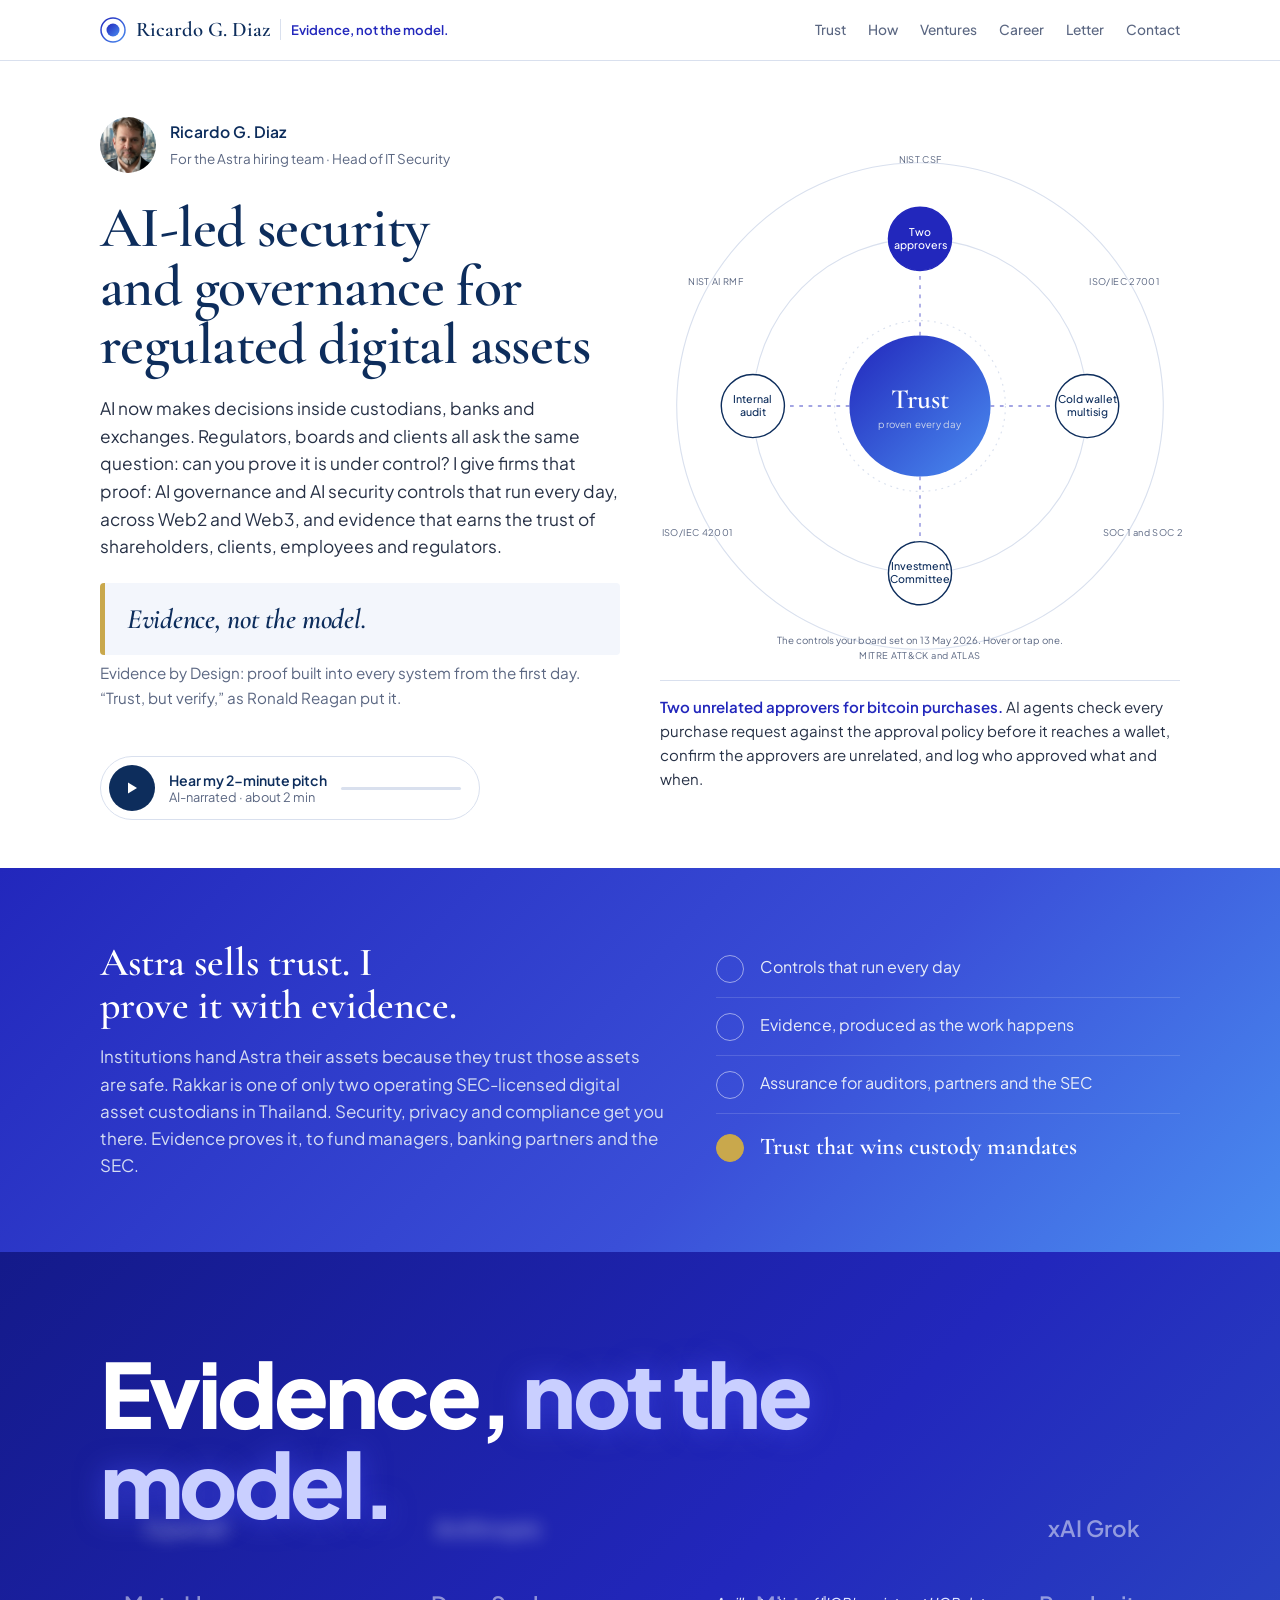
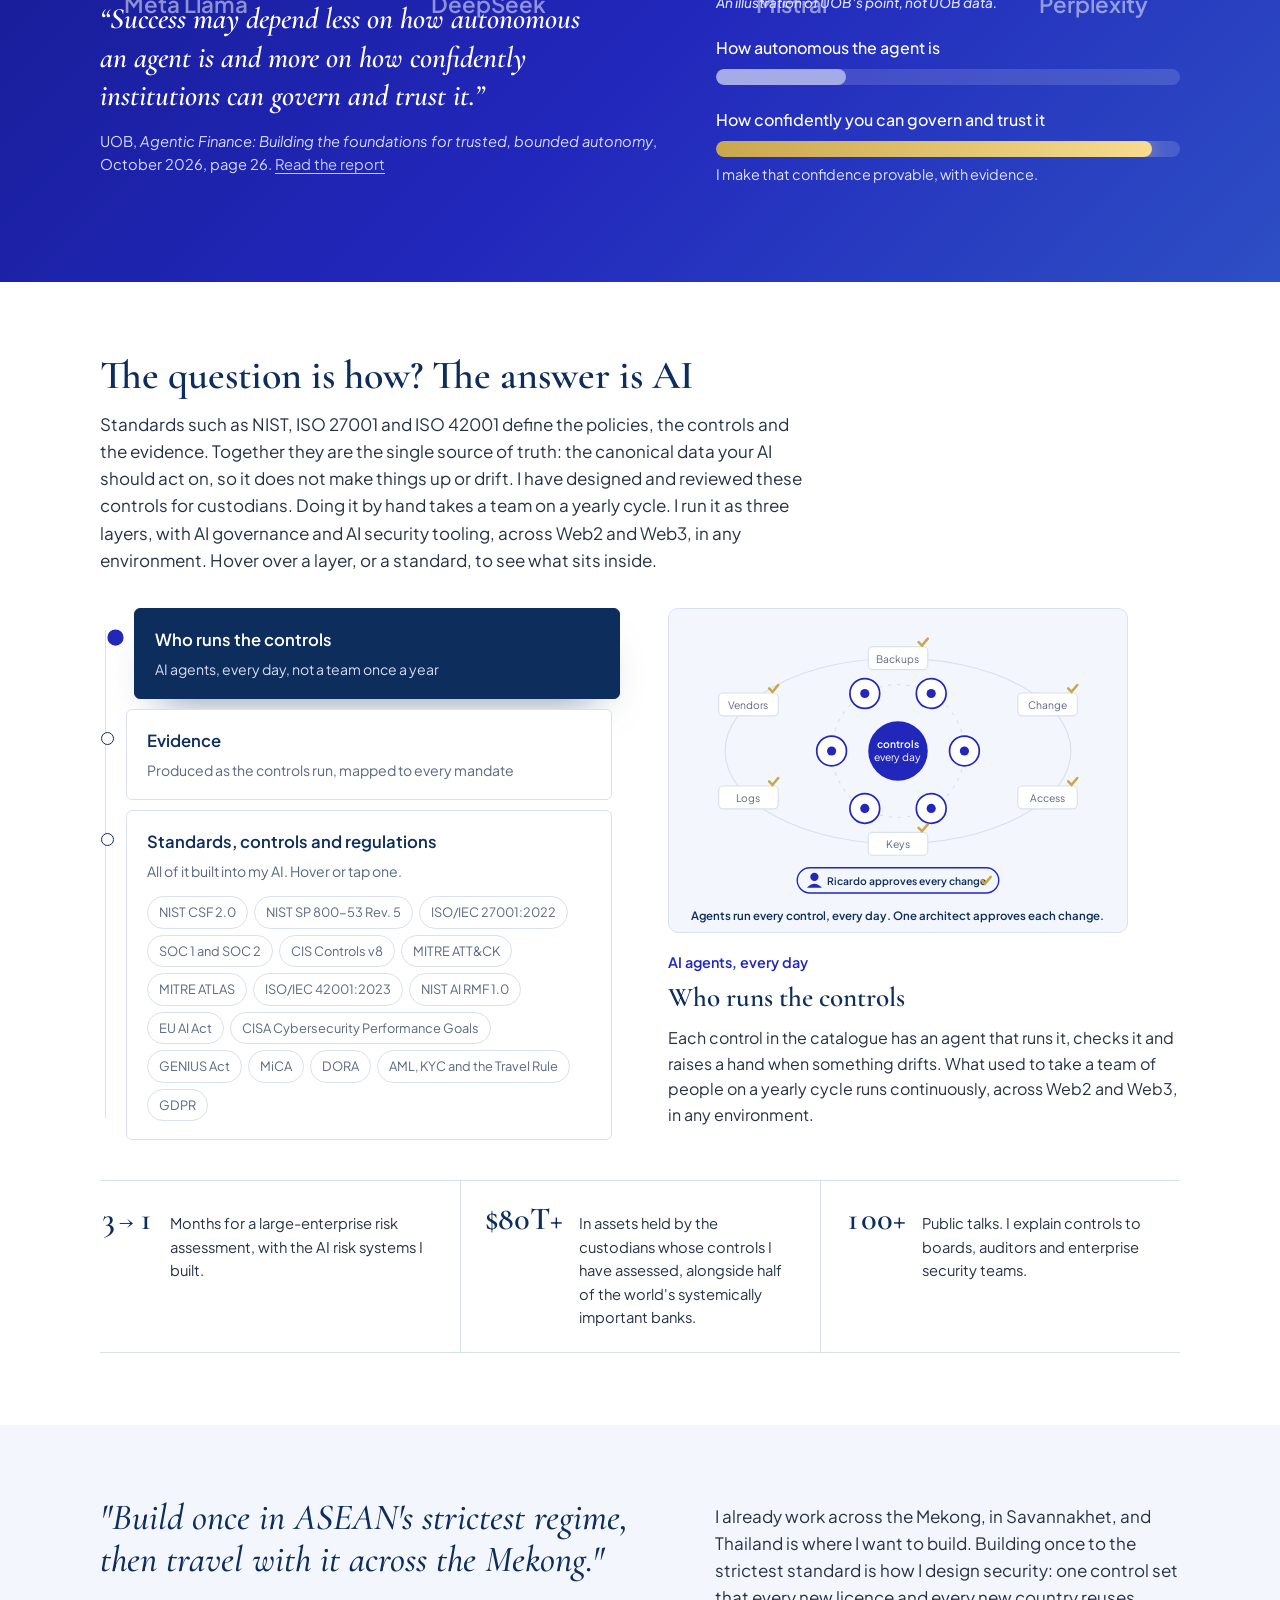
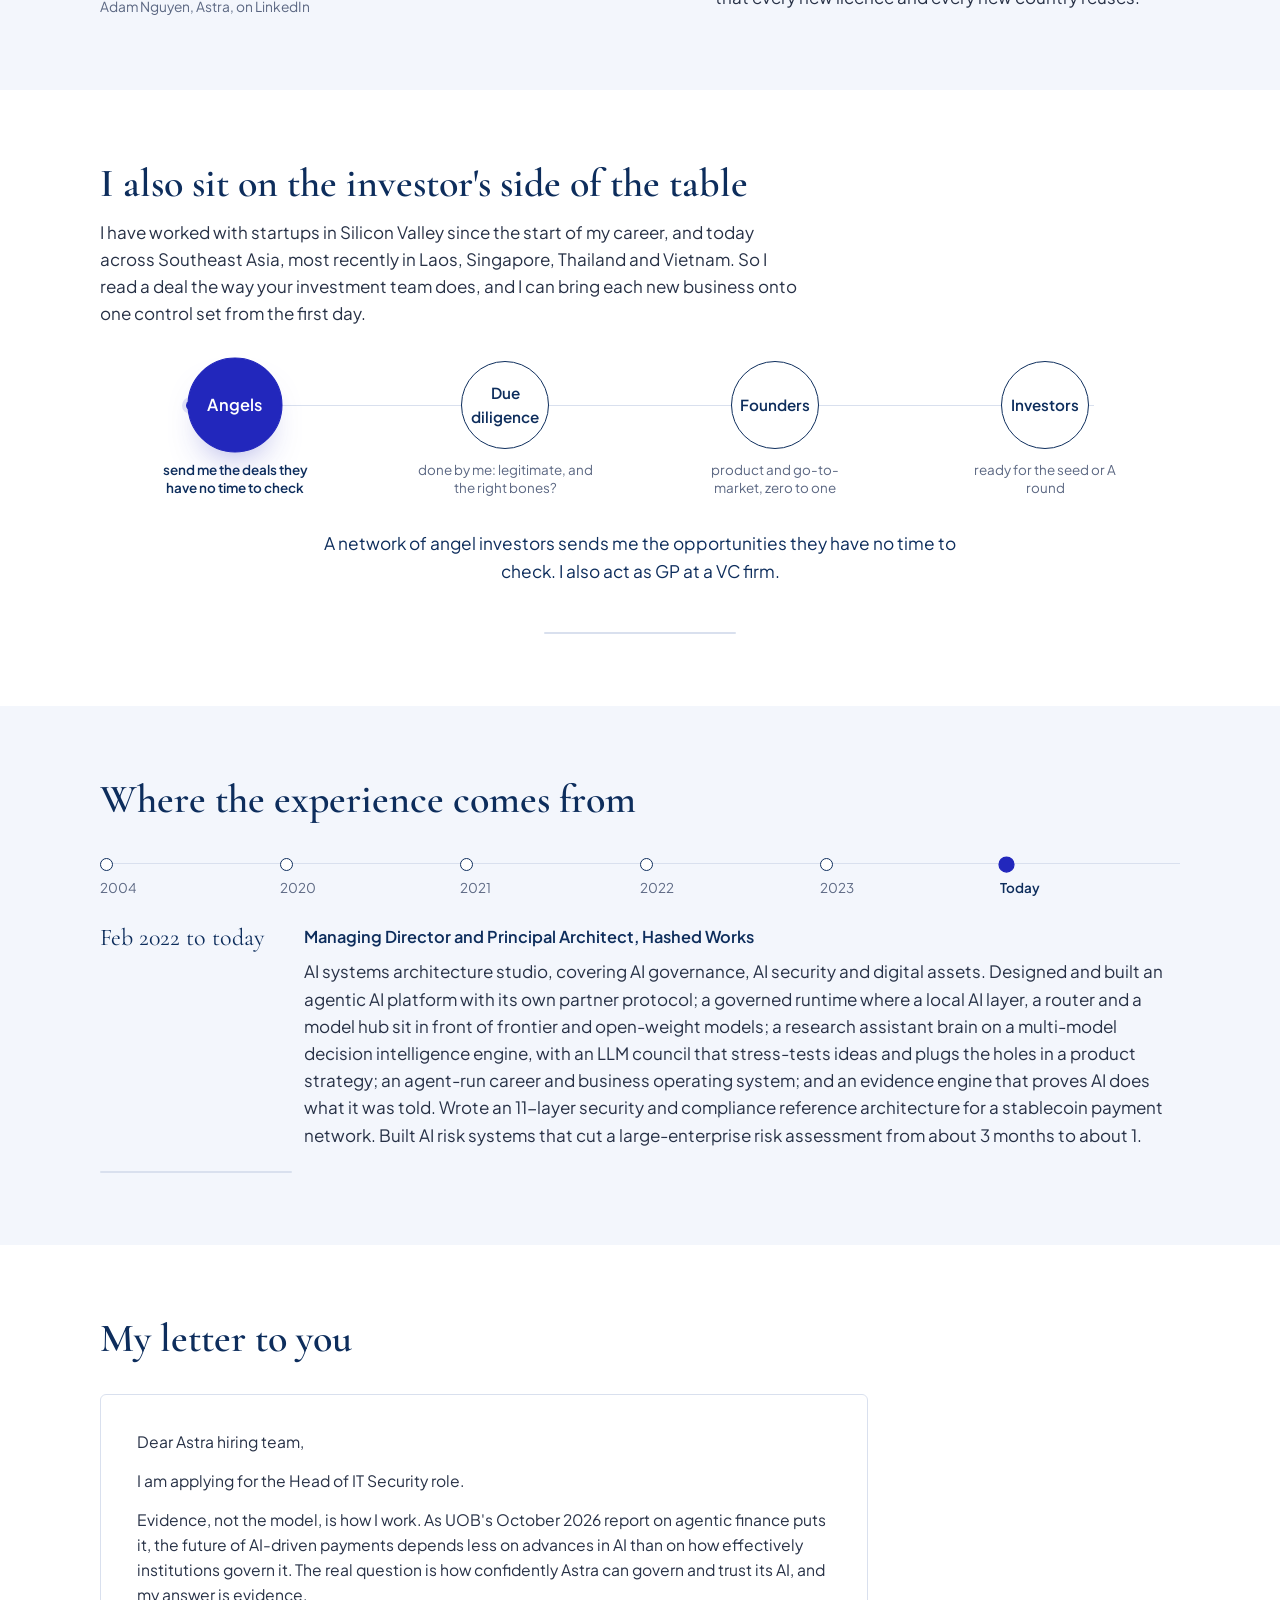
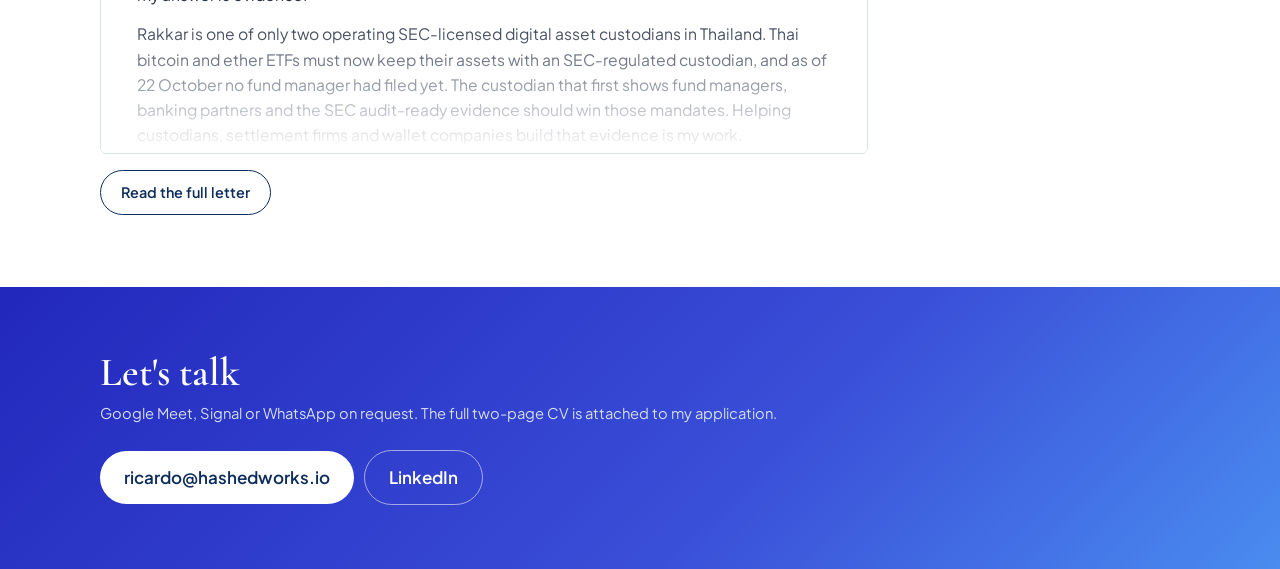
==== commit b683fbd9: "Astra preview: standards, controls and regulations section and proof row match OpenZeppelin Co-Autho" ====
--- a/astra-preview/index.html
+++ b/astra-preview/index.html
@@ -377,7 +377,7 @@
       <div class="layers" role="tablist" aria-label="The three layers">
         <button type="button" role="tab" class="layer on" data-l="0" aria-selected="true"><span class="n">Who runs the controls</span><span class="d">AI agents, every day, not a team once a year</span></button>
         <button type="button" role="tab" class="layer" data-l="1" aria-selected="false"><span class="n">Evidence</span><span class="d">Produced as the controls run, mapped to every mandate</span></button>
-        <div class="layer" data-l="2" role="tab" tabindex="0" aria-selected="false"><span class="n">The standards and the controls under them</span><span class="d">All of it built into my AI. Hover or tap one.</span>
+        <div class="layer" data-l="2" role="tab" tabindex="0" aria-selected="false"><span class="n">Standards, controls and regulations</span><span class="d">All of it built into my AI. Hover or tap one.</span>
           <div class="chips" id="chips"></div>
         </div>
       </div>
@@ -385,8 +385,8 @@
     </div>
     <div class="proof">
       <div><em>3<span style="font-size:1.4rem;margin:0 .15em">→</span>1</em><p>Months for a large-enterprise risk assessment, with the AI risk systems I built.</p></div>
-      <div><em>10</em><p>Standards and their control catalogues, run as one control set that every mandate reuses.</p></div>
-      <div><em>20+</em><p>AI agents run Hashed Works with me. I use the same tooling on every engagement.</p></div>
+      <div><em>$80T+</em><p>In assets held by the custodians whose controls I have assessed, alongside half of the world's systemically important banks.</p></div>
+      <div><em>100+</em><p>Public talks. I explain controls to boards, auditors and enterprise security teams.</p></div>
     </div>
   </div>
 </section>
@@ -510,11 +510,17 @@
     ["MITRE ATLAS","Tactics and techniques against AI systems","The attack map for the AI itself, from model access to attack staging.",["ML Model Access","ML Attack Staging","Prompt and data poisoning paths","Model theft and evasion"]],
     ["ISO/IEC 42001:2023","AI management system","The management standard for how an organisation governs its AI.",["AI policies","Internal organization","Resources for AI systems","AI system impact assessment","AI system life cycle","Data for AI systems","Information for interested parties","Use of AI systems","Third-party relationships"]],
     ["NIST AI RMF 1.0","4 functions","Risk management for AI, mapped to the same control set.",["Govern","Map","Measure","Manage"]],
-    ["EU AI Act","Obligations by risk tier","The regulation your AI use will be judged against.",["Prohibited practices","High-risk systems","Transparency obligations","General-purpose AI models"]]];
+    ["EU AI Act","Obligations by risk tier","The regulation your AI use will be judged against.",["Prohibited practices","High-risk systems","Transparency obligations","General-purpose AI models"]],
+    ["CISA Cybersecurity Performance Goals","US baseline practices","The US government's short list of practices that cut the most risk.",["Account security","Device security","Data security","Governance and training","Vulnerability management","Supply chain and third party","Response and recovery"]],
+    ["GENIUS Act","US stablecoin law","The US framework for payment stablecoins that the onchain market now builds to.",["Permitted payment stablecoin issuers","Reserve backing","Reserve disclosure","AML and sanctions compliance"]],
+    ["MiCA","EU crypto-asset regulation","The EU rulebook for crypto-asset service providers and tokens.",["Crypto-asset service providers","Asset-referenced and e-money tokens","Market abuse rules","Custody and safeguarding"]],
+    ["DORA","EU digital operational resilience","How regulated EU financial firms, and their technology providers, must stay resilient.",["ICT risk management","Incident reporting","Resilience testing","Third-party ICT risk","Information sharing"]],
+    ["AML, KYC and the Travel Rule","Financial crime controls","The controls regulators expect wherever digital assets move.",["Customer due diligence (KYC)","Transaction monitoring","Sanctions screening (OFAC)","FATF Travel Rule","Suspicious activity reporting"]],
+    ["GDPR","EU data protection","The privacy law every data flow, including flows to model providers, is held to.",["Lawful basis","Data subject rights","Data protection by design","Breach notice within 72 hours","Cross-border transfers"]]];
   var LAY=[
     ["Who runs the controls","AI agents, every day","Each control in the catalogue has an agent that runs it, checks it and raises a hand when something drifts. What used to take a team of people on a yearly cycle runs continuously, across Web2 and Web3, in any environment."],
     ["Evidence","Produced as the controls run","Not gathered for the audit. One control set maps to every mandate, including the SEC's, so one piece of evidence serves every regulator and your board at the same time. SOC 2 or ISO 27001 then becomes what it should be: proving controls that already run, at a pace your maturity sets."],
-    ["The standards and the controls under them","Built into my AI","All ten standards, and the control catalogues under them, live in my AI and its knowledge base. The business process of assessing, implementing and keeping the controls, and so defining trust daily, is what the AI runs. Hover over or tap a standard to see what sits under it."]];
+    ["Standards, controls and regulations","Built into my AI","Every standard, control catalogue and regulatory mandate here lives in my AI and its knowledge base. The business process of assessing, implementing and keeping the controls, and so defining trust daily, is what the AI runs. Hover over or tap a standard to see what sits under it."]];
   // layer illustrations
   function illAgents(){
     var a="";
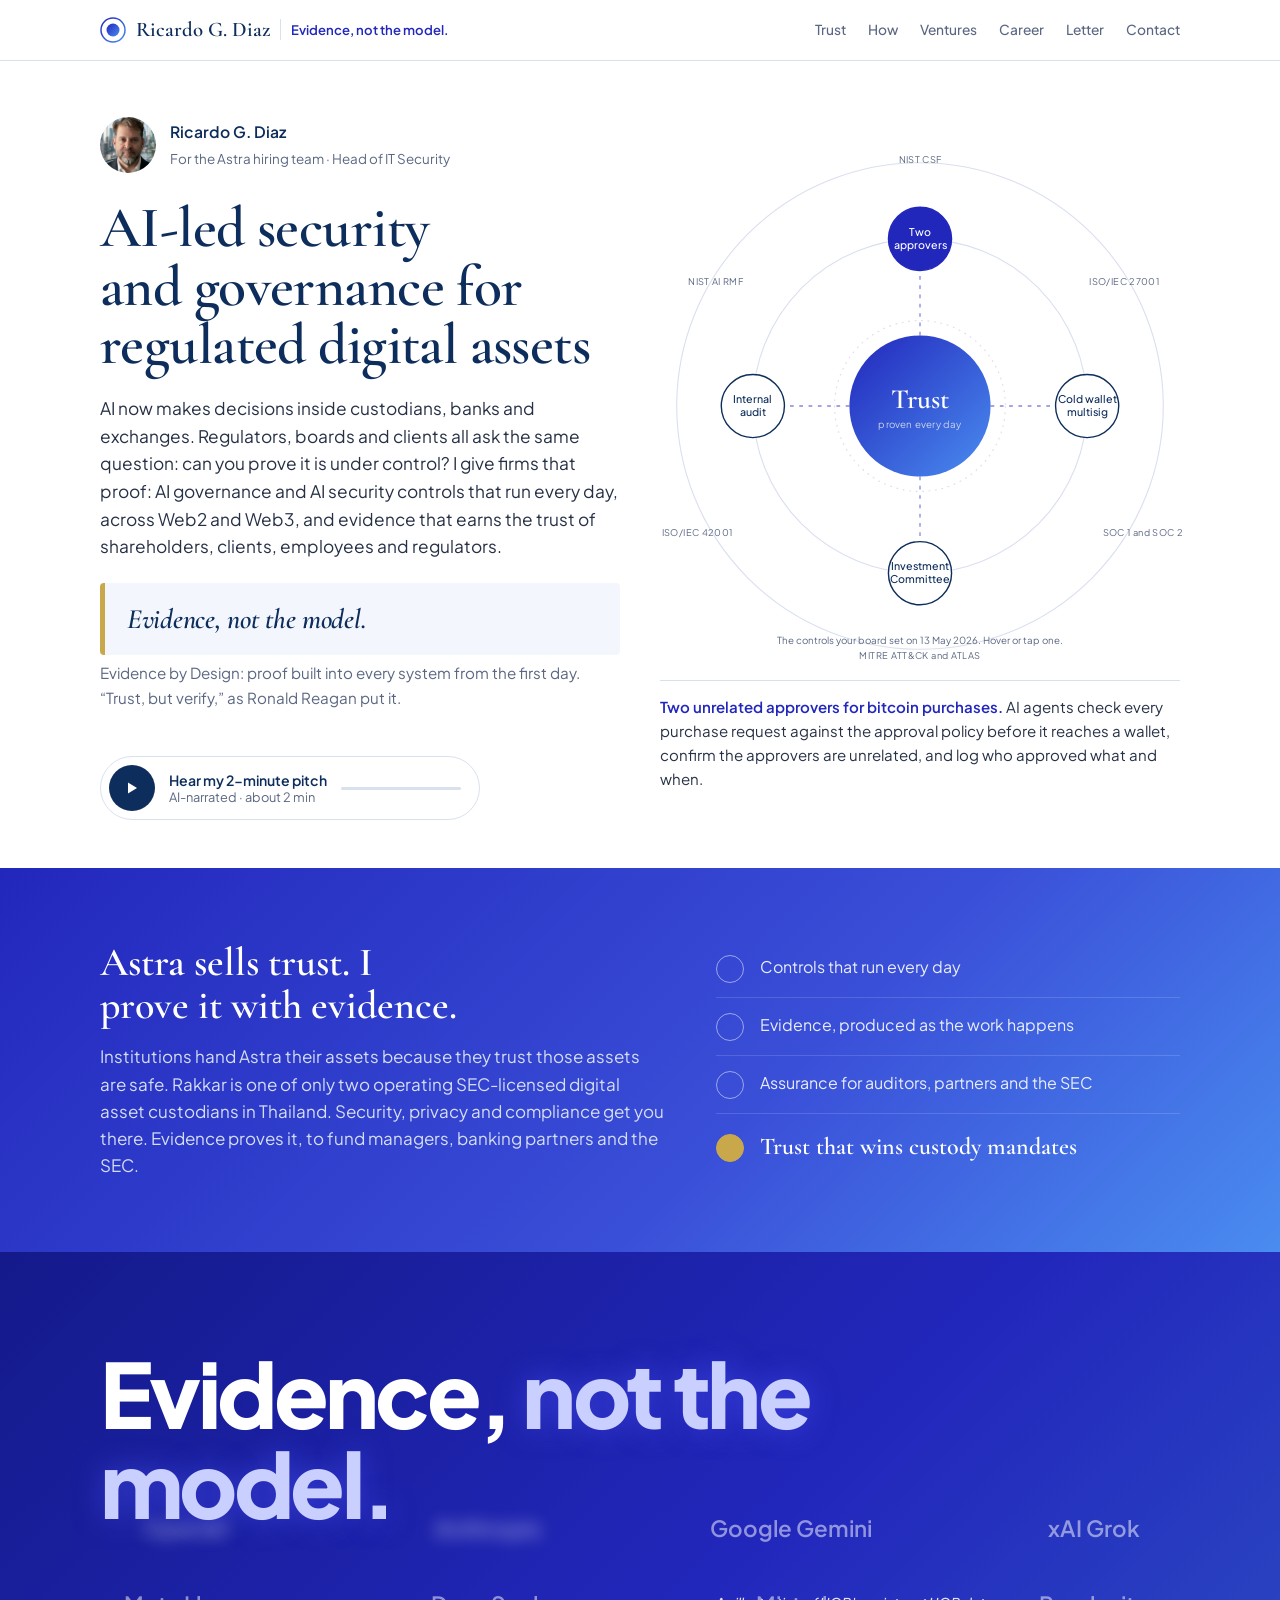
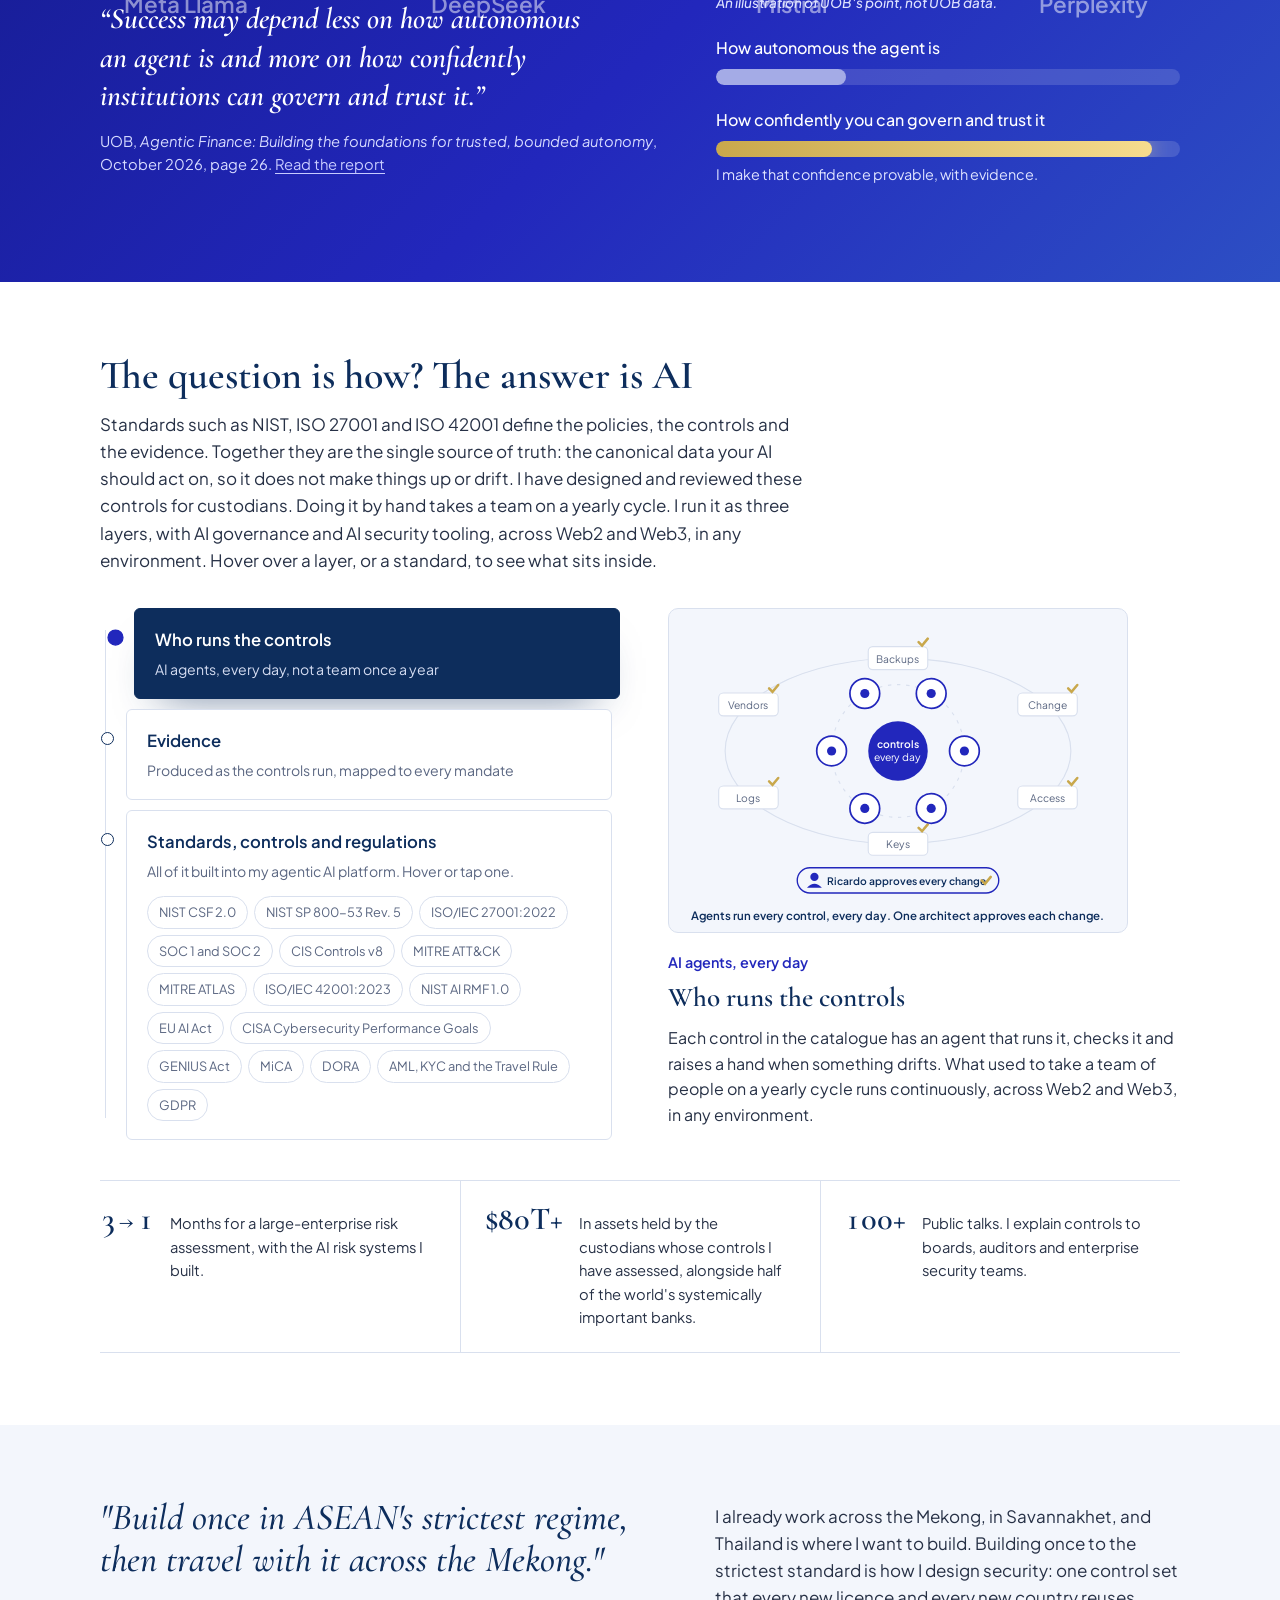
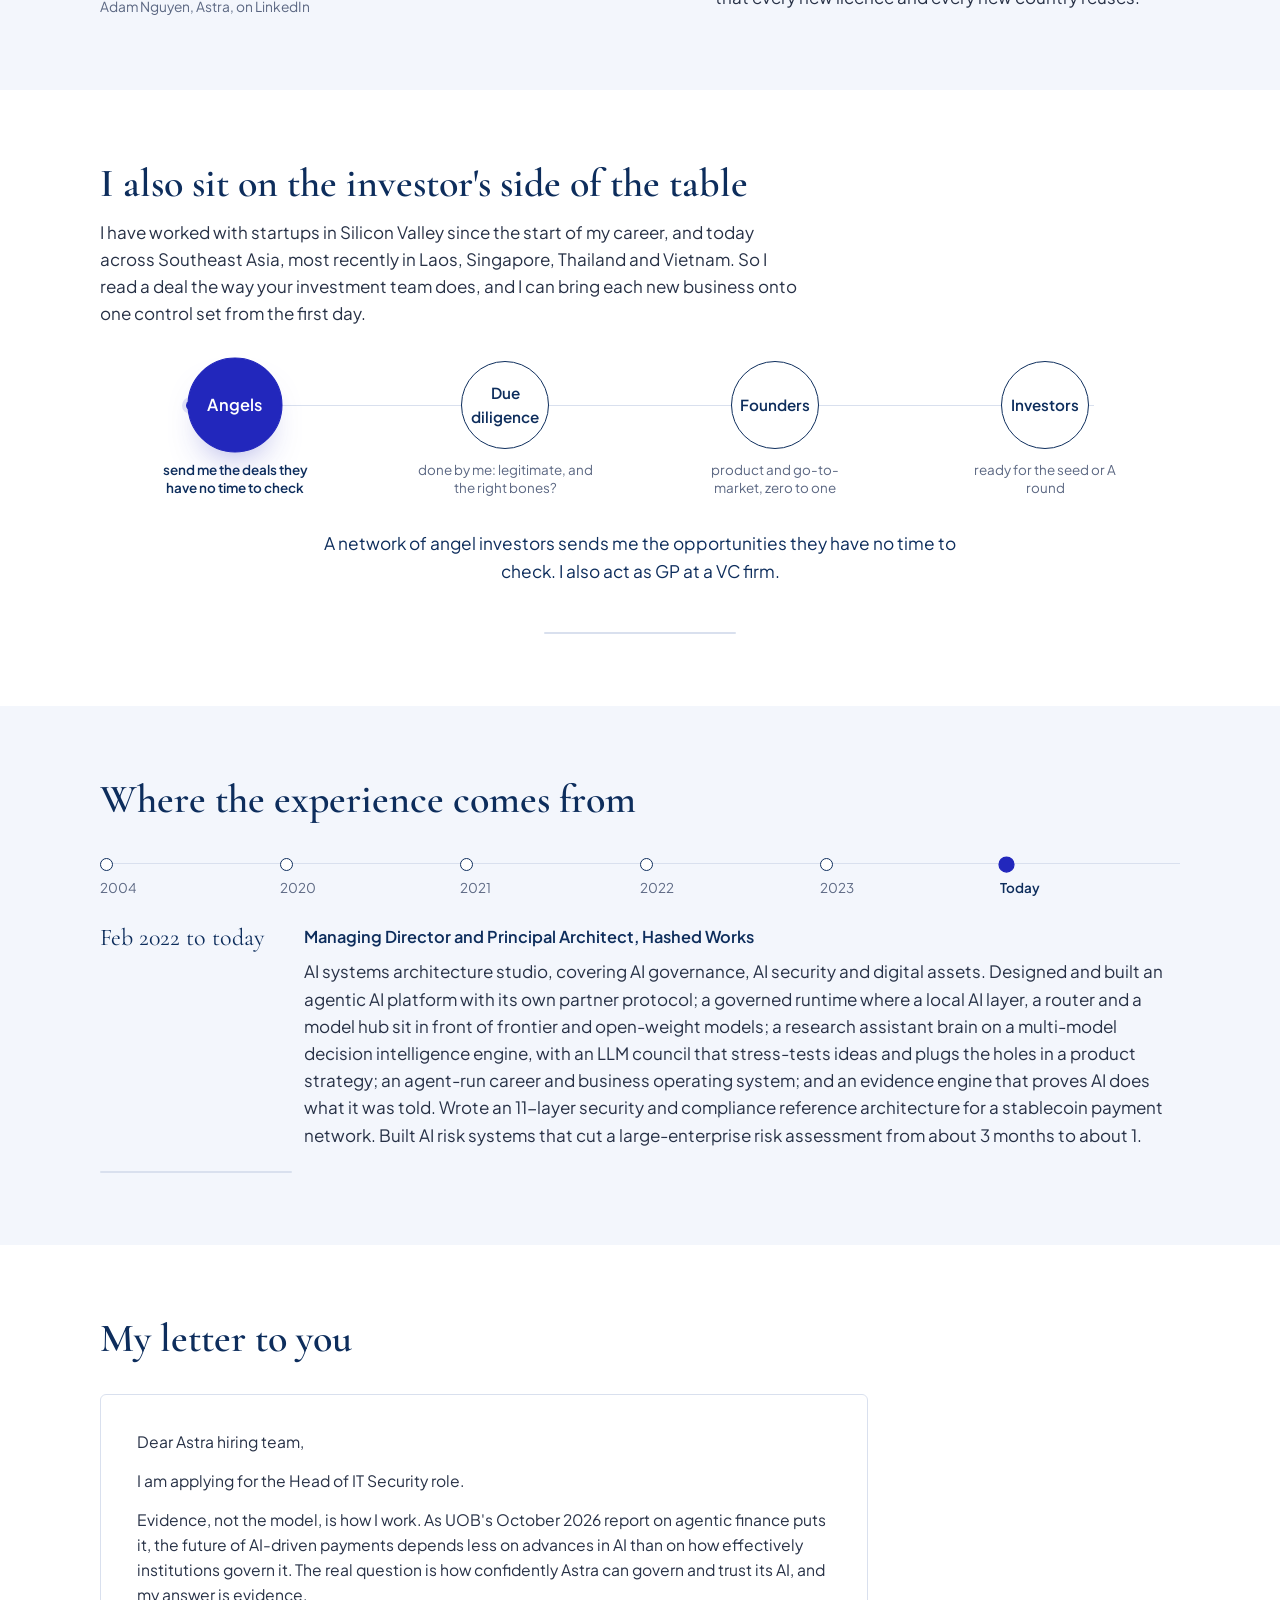
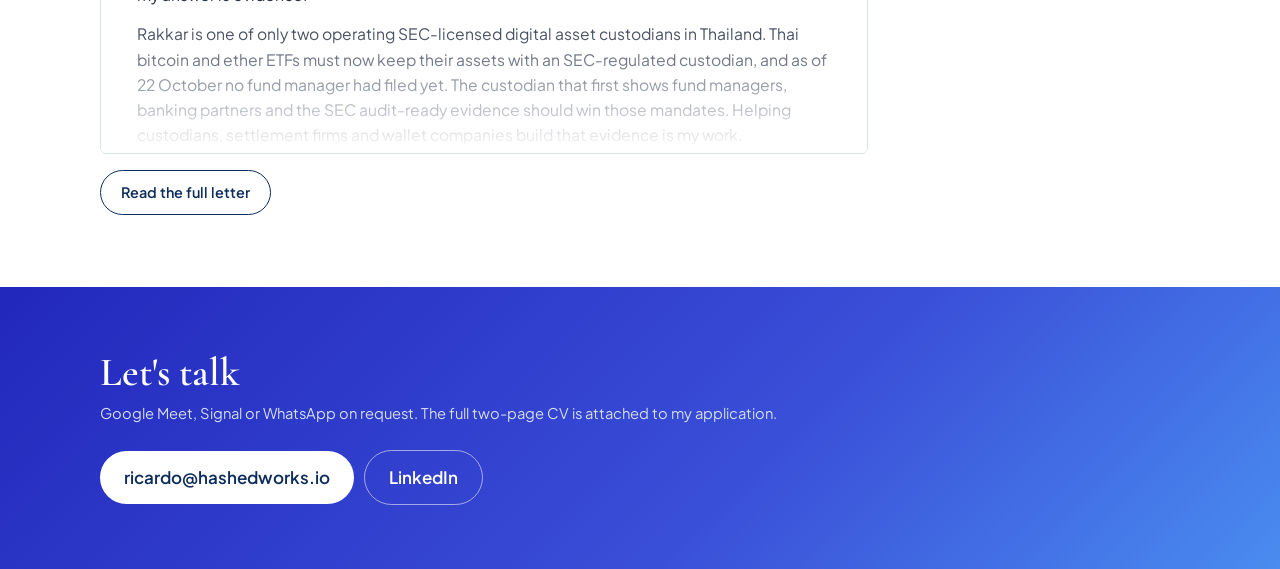
==== commit b3b1f961: "Employer previews: standards live in my agentic AI platform and its controls knowledge base Co-Autho" ====
--- a/astra-preview/index.html
+++ b/astra-preview/index.html
@@ -377,7 +377,7 @@
       <div class="layers" role="tablist" aria-label="The three layers">
         <button type="button" role="tab" class="layer on" data-l="0" aria-selected="true"><span class="n">Who runs the controls</span><span class="d">AI agents, every day, not a team once a year</span></button>
         <button type="button" role="tab" class="layer" data-l="1" aria-selected="false"><span class="n">Evidence</span><span class="d">Produced as the controls run, mapped to every mandate</span></button>
-        <div class="layer" data-l="2" role="tab" tabindex="0" aria-selected="false"><span class="n">Standards, controls and regulations</span><span class="d">All of it built into my AI. Hover or tap one.</span>
+        <div class="layer" data-l="2" role="tab" tabindex="0" aria-selected="false"><span class="n">Standards, controls and regulations</span><span class="d">All of it built into my agentic AI platform. Hover or tap one.</span>
           <div class="chips" id="chips"></div>
         </div>
       </div>
@@ -520,7 +520,7 @@
   var LAY=[
     ["Who runs the controls","AI agents, every day","Each control in the catalogue has an agent that runs it, checks it and raises a hand when something drifts. What used to take a team of people on a yearly cycle runs continuously, across Web2 and Web3, in any environment."],
     ["Evidence","Produced as the controls run","Not gathered for the audit. One control set maps to every mandate, including the SEC's, so one piece of evidence serves every regulator and your board at the same time. SOC 2 or ISO 27001 then becomes what it should be: proving controls that already run, at a pace your maturity sets."],
-    ["Standards, controls and regulations","Built into my AI","Every standard, control catalogue and regulatory mandate here lives in my AI and its knowledge base. The business process of assessing, implementing and keeping the controls, and so defining trust daily, is what the AI runs. Hover over or tap a standard to see what sits under it."]];
+    ["Standards, controls and regulations","Built into my agentic AI platform","Every standard, control catalogue and regulatory mandate here lives in my agentic AI platform and its controls knowledge base. The business process of assessing, implementing and keeping the controls, and so defining trust daily, is what the AI runs. Hover over or tap a standard to see what sits under it."]];
   // layer illustrations
   function illAgents(){
     var a="";
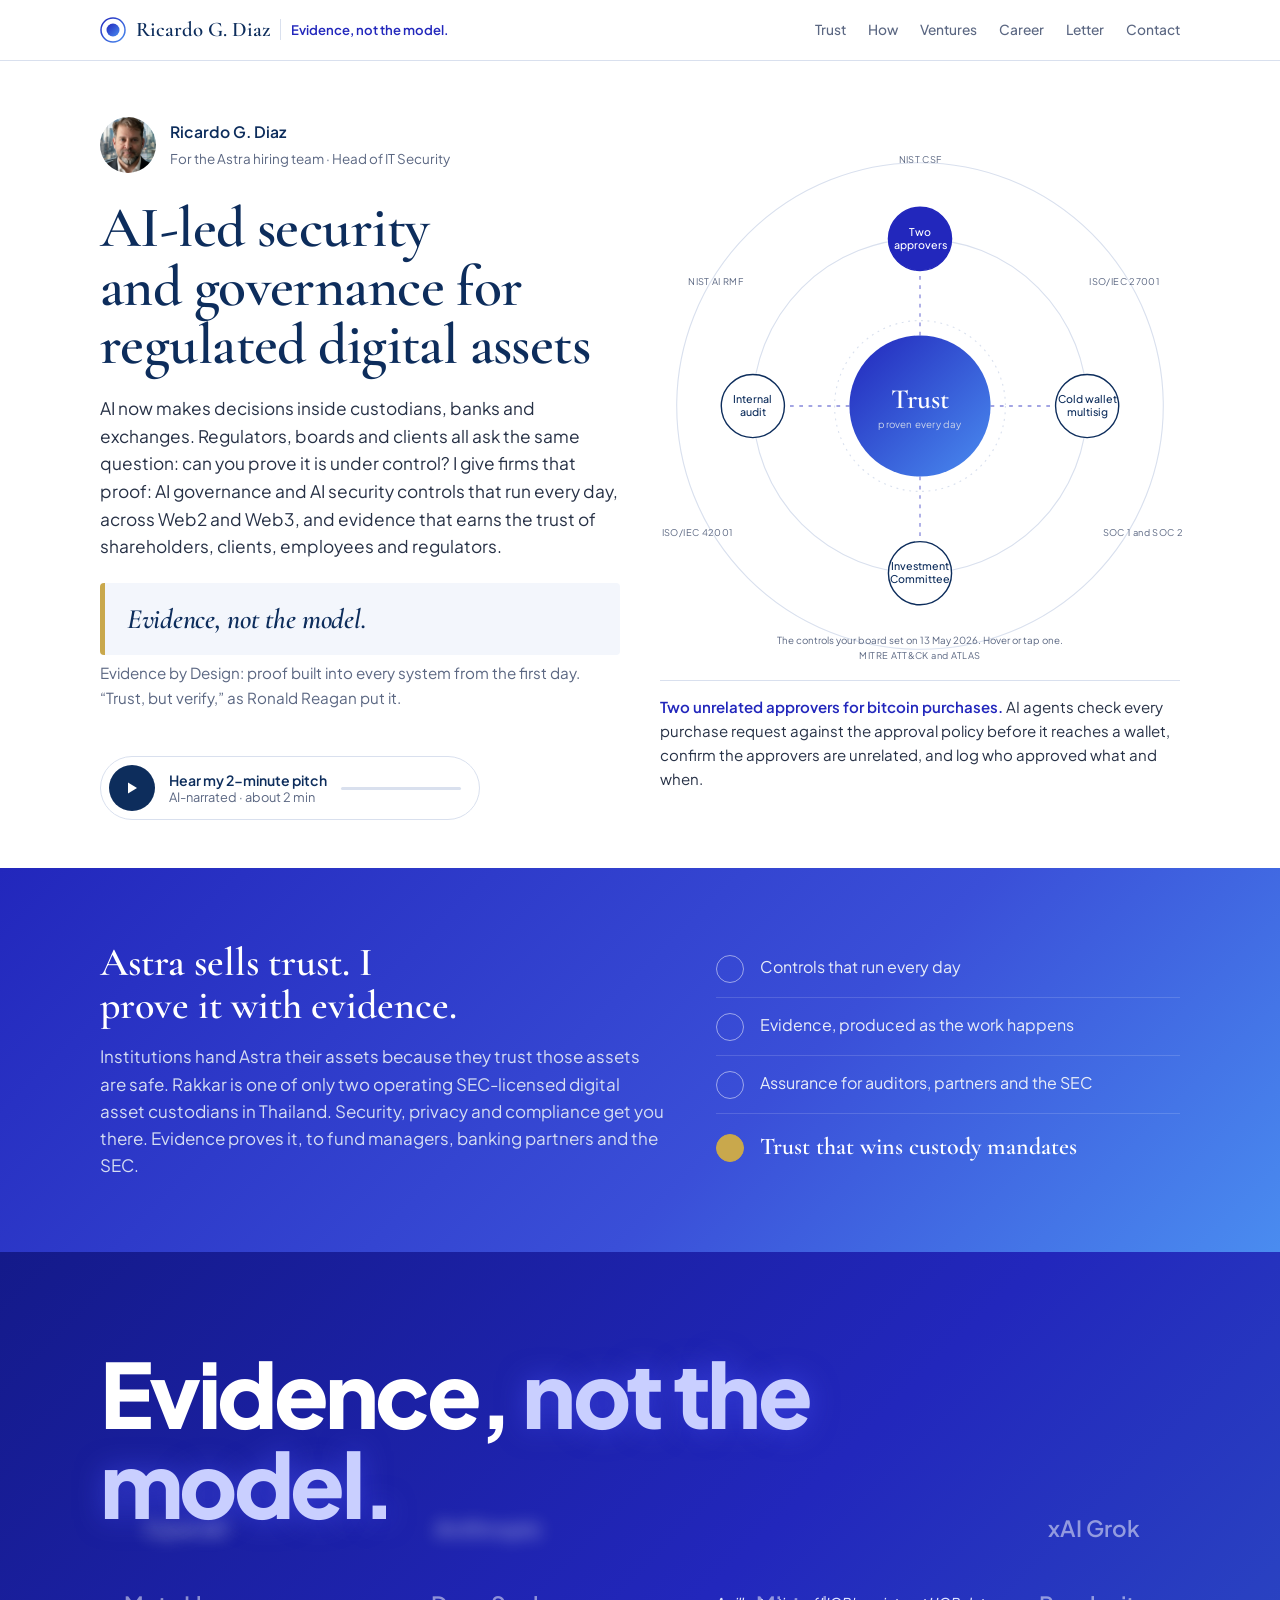
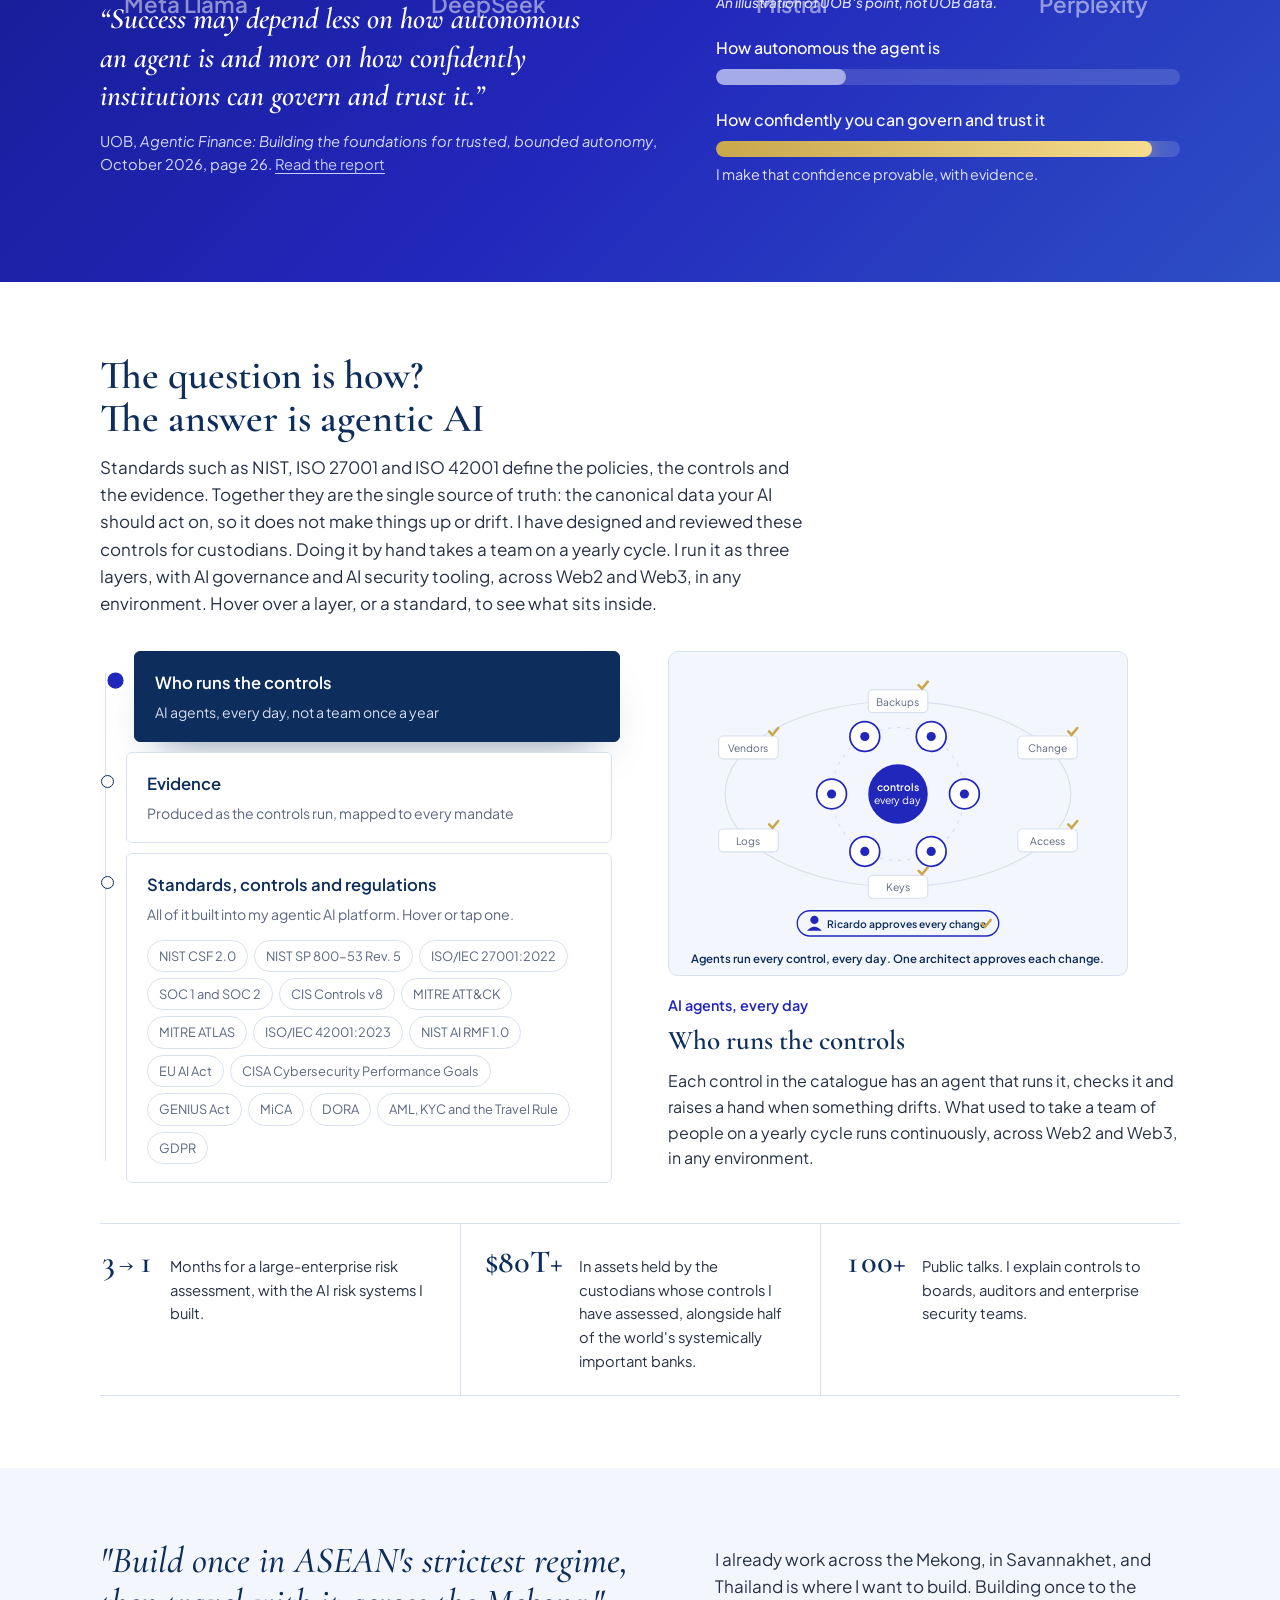
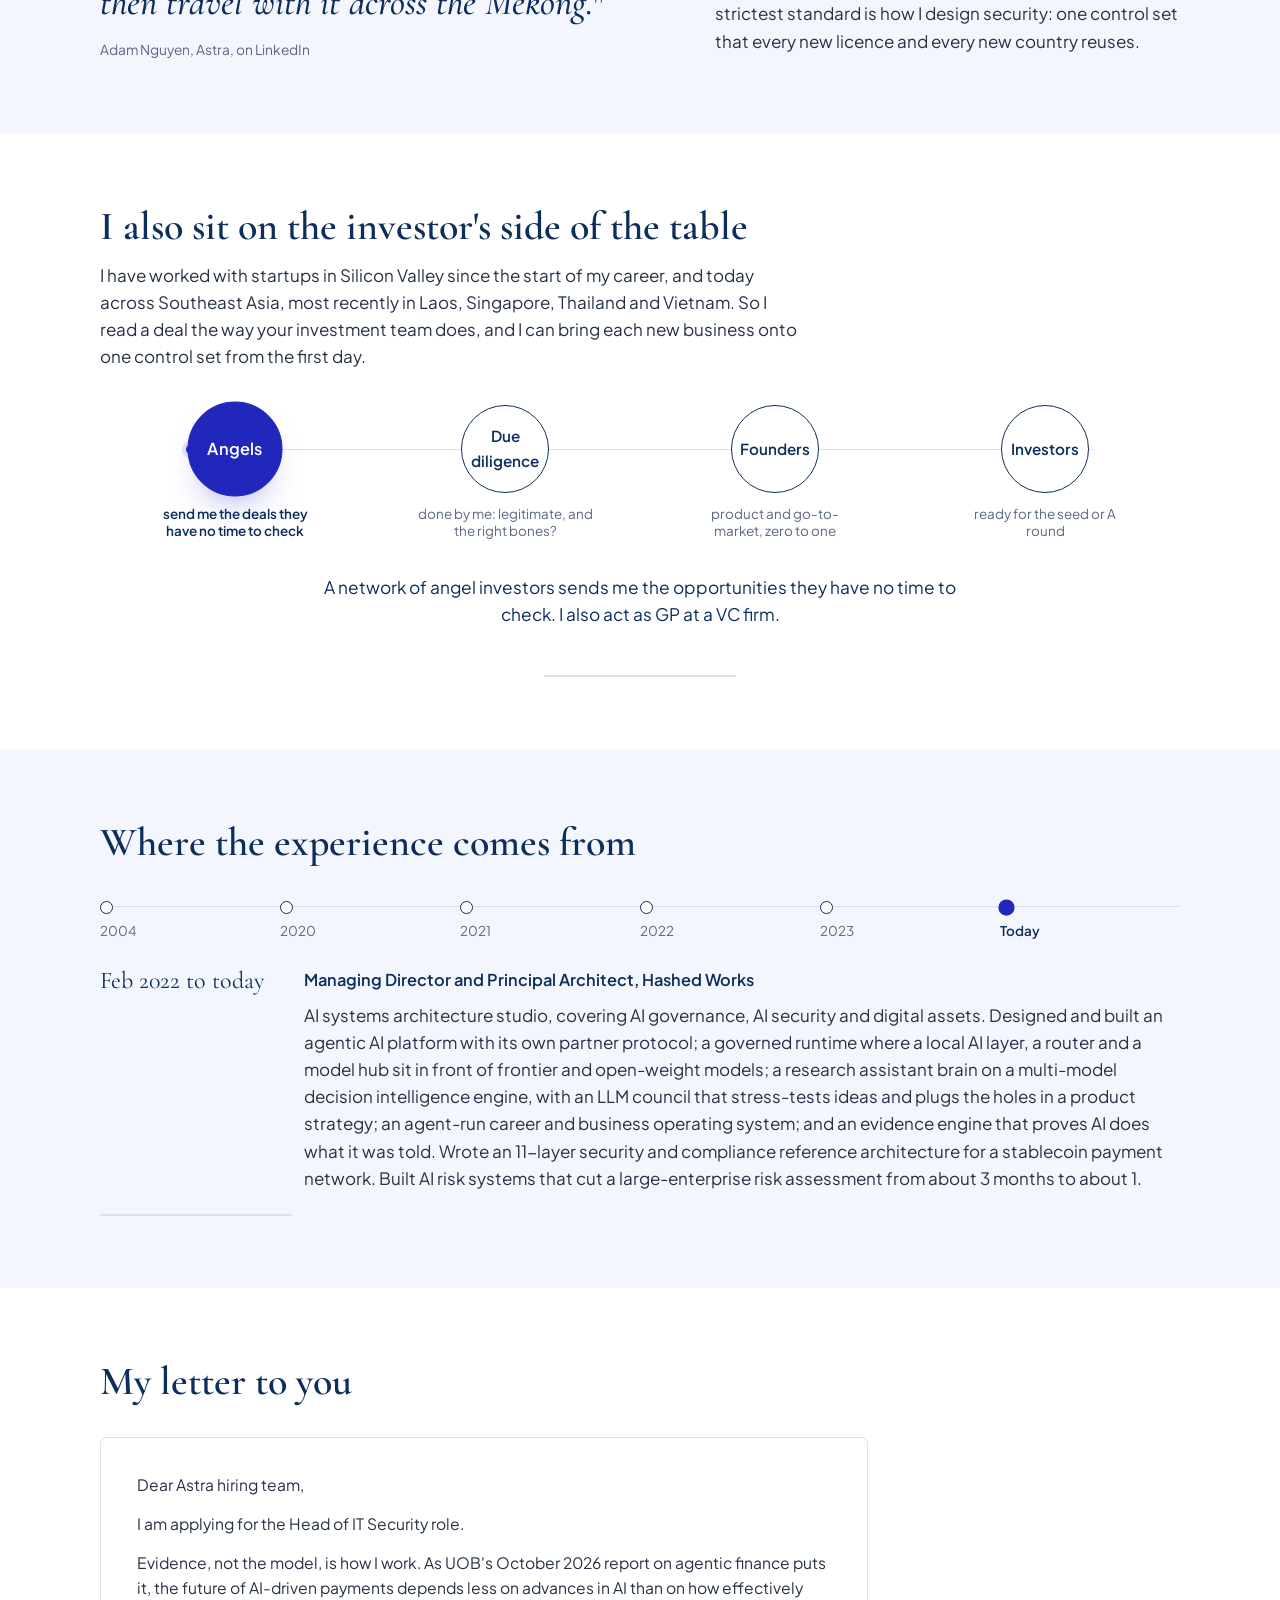
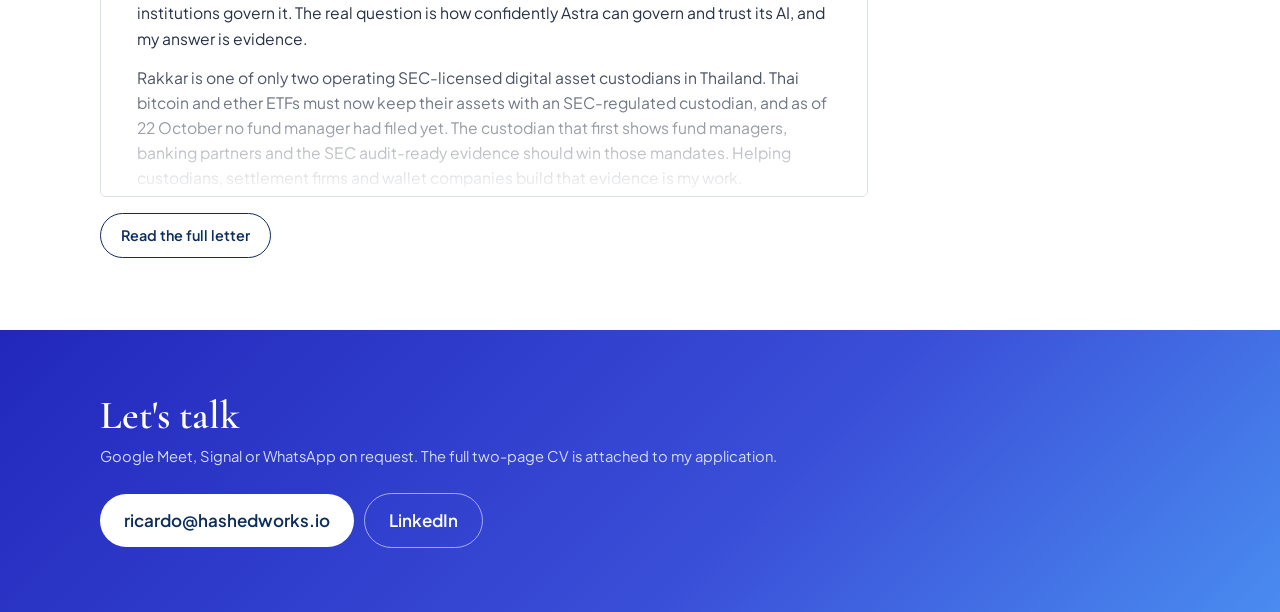
==== commit eb9dac3c: "Employer previews: How heading answers agentic AI Co-Authored-By: Claude Opus 5.5 <noreply@anthropic" ====
--- a/astra-preview/index.html
+++ b/astra-preview/index.html
@@ -370,7 +370,7 @@
 <section id="how">
   <div class="wrap">
     <div class="head">
-      <h2>The question is how? The answer is AI</h2>
+      <h2>The question is how? The answer is agentic AI</h2>
       <p>Standards such as NIST, ISO 27001 and ISO 42001 define the policies, the controls and the evidence. Together they are the single source of truth: the canonical data your AI should act on, so it does not make things up or drift. I have designed and reviewed these controls for custodians. Doing it by hand takes a team on a yearly cycle. I run it as three layers, with AI governance and AI security tooling, across Web2 and Web3, in any environment. Hover over a layer, or a standard, to see what sits inside.</p>
     </div>
     <div class="stack">
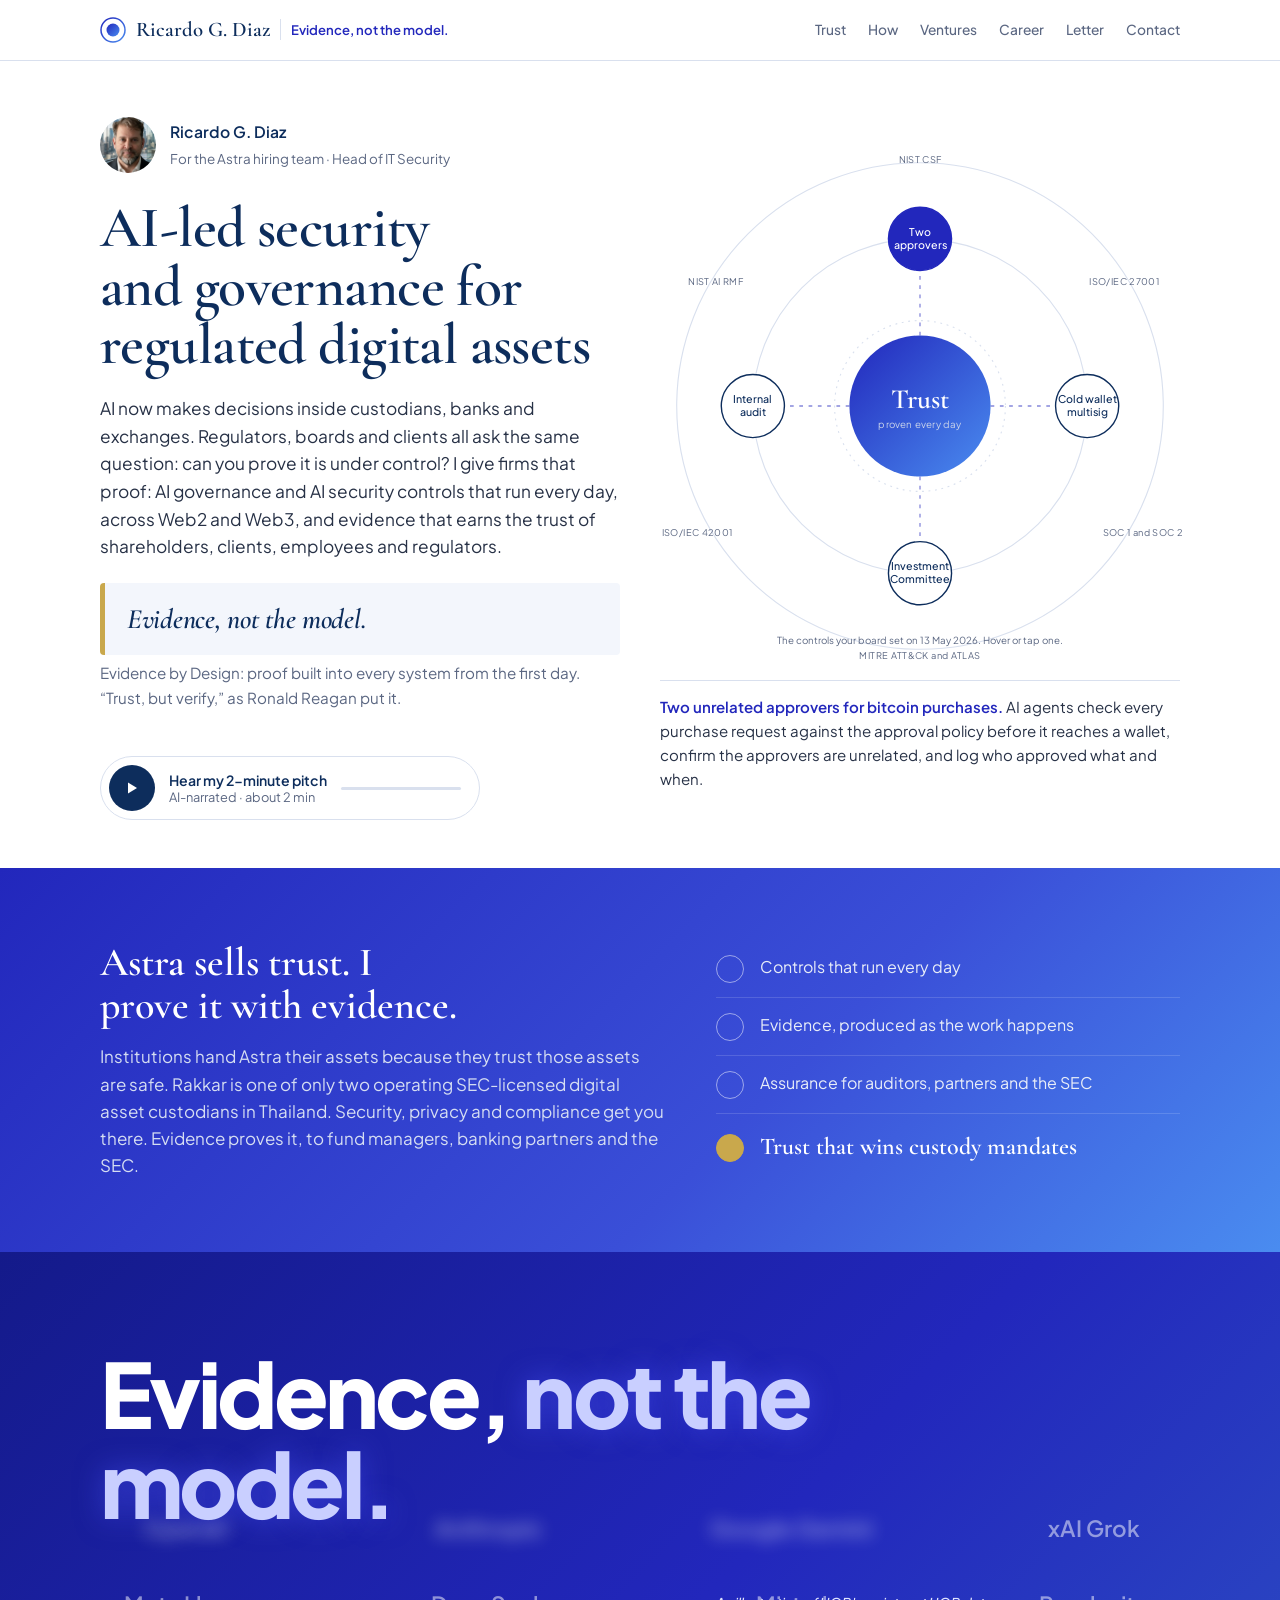
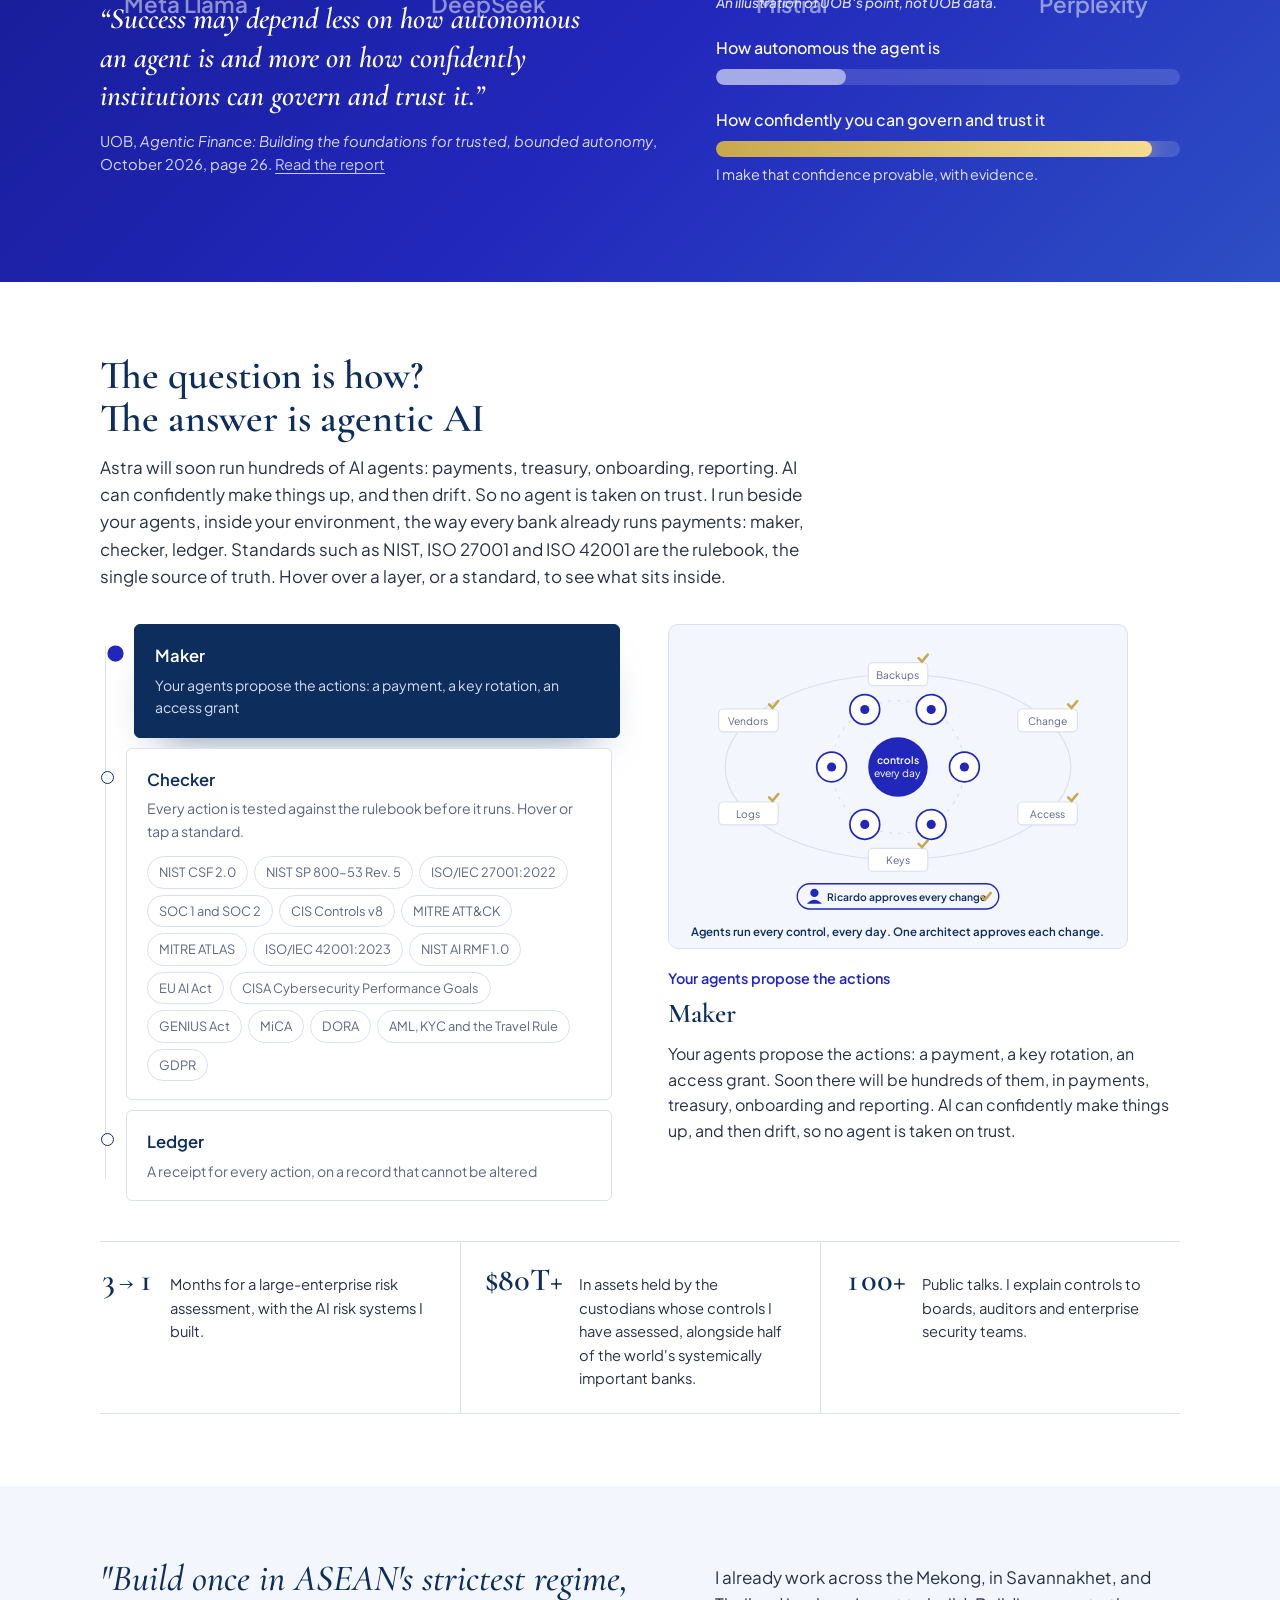
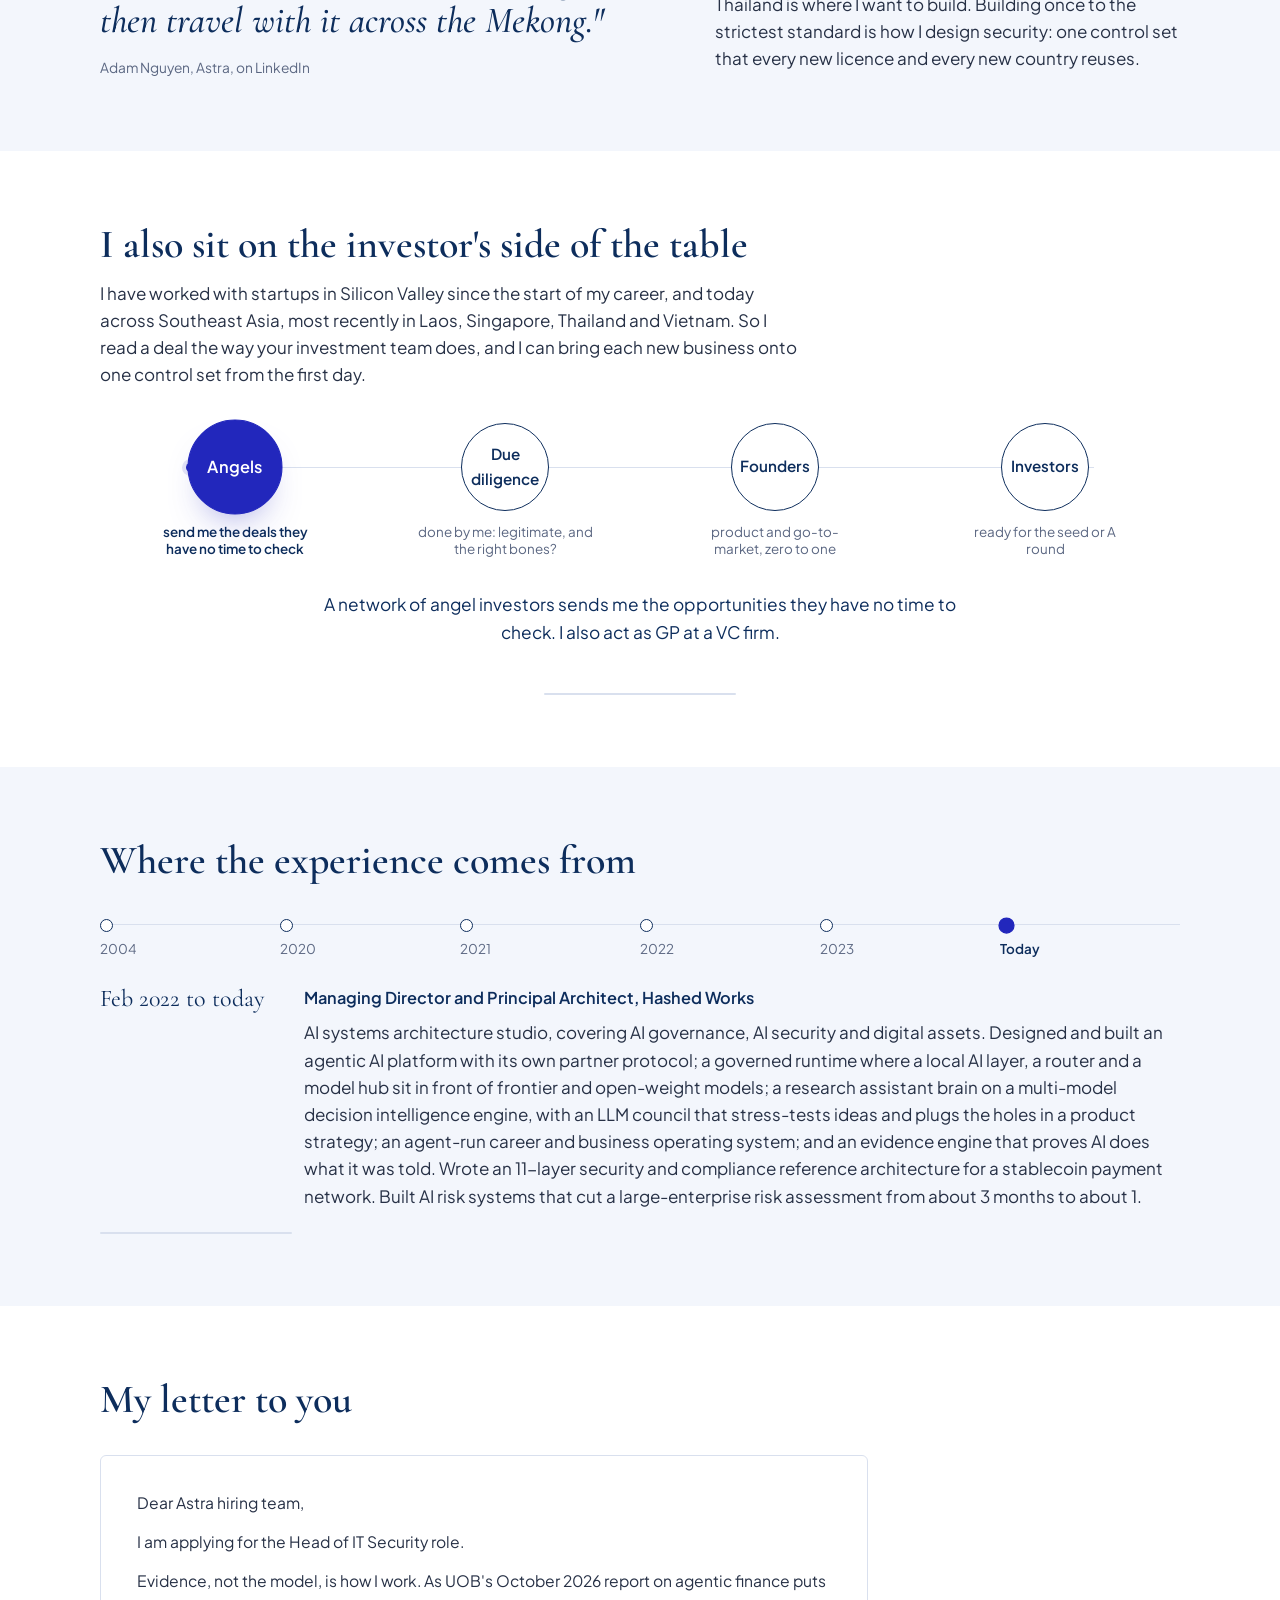
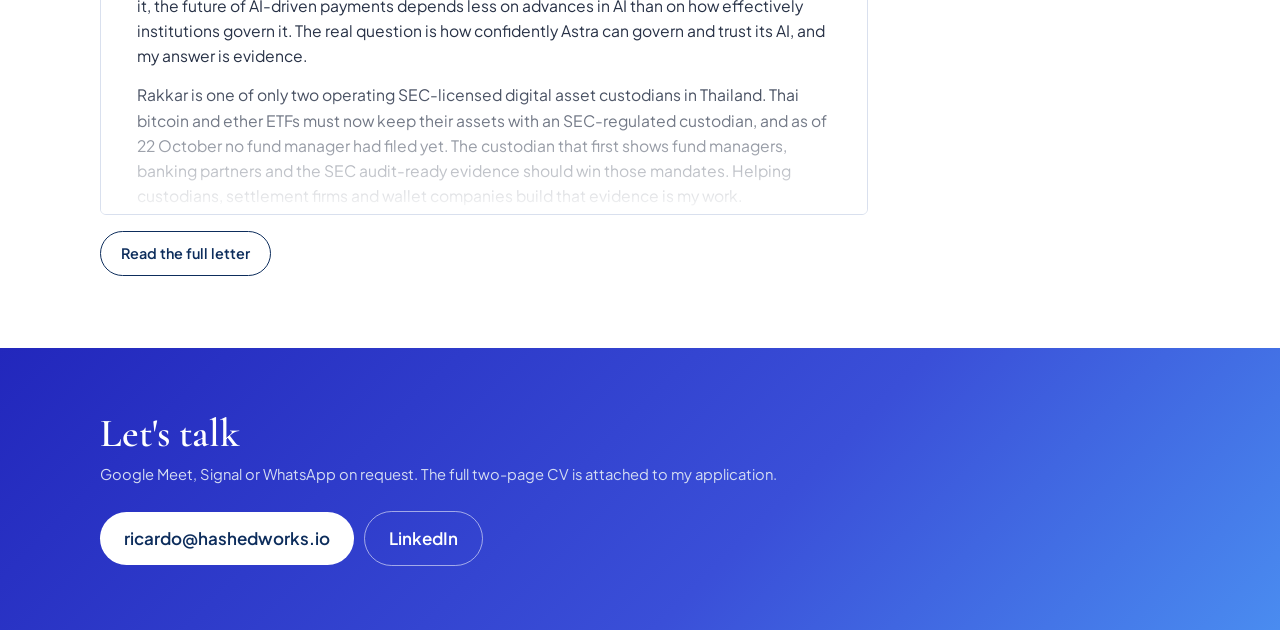
==== commit bb2f3fba: "Employer previews: maker, checker, ledger section and v4 pitch audio Co-Authored-By: Claude Fable 5." ====
--- a/astra-preview/index.html
+++ b/astra-preview/index.html
@@ -371,15 +371,15 @@
   <div class="wrap">
     <div class="head">
       <h2>The question is how? The answer is agentic AI</h2>
-      <p>Standards such as NIST, ISO 27001 and ISO 42001 define the policies, the controls and the evidence. Together they are the single source of truth: the canonical data your AI should act on, so it does not make things up or drift. I have designed and reviewed these controls for custodians. Doing it by hand takes a team on a yearly cycle. I run it as three layers, with AI governance and AI security tooling, across Web2 and Web3, in any environment. Hover over a layer, or a standard, to see what sits inside.</p>
+      <p>Astra will soon run hundreds of AI agents: payments, treasury, onboarding, reporting. AI can confidently make things up, and then drift. So no agent is taken on trust. I run beside your agents, inside your environment, the way every bank already runs payments: maker, checker, ledger. Standards such as NIST, ISO 27001 and ISO 42001 are the rulebook, the single source of truth. Hover over a layer, or a standard, to see what sits inside.</p>
     </div>
     <div class="stack">
-      <div class="layers" role="tablist" aria-label="The three layers">
-        <button type="button" role="tab" class="layer on" data-l="0" aria-selected="true"><span class="n">Who runs the controls</span><span class="d">AI agents, every day, not a team once a year</span></button>
-        <button type="button" role="tab" class="layer" data-l="1" aria-selected="false"><span class="n">Evidence</span><span class="d">Produced as the controls run, mapped to every mandate</span></button>
-        <div class="layer" data-l="2" role="tab" tabindex="0" aria-selected="false"><span class="n">Standards, controls and regulations</span><span class="d">All of it built into my agentic AI platform. Hover or tap one.</span>
+      <div class="layers" role="tablist" aria-label="Maker, checker, ledger">
+        <button type="button" role="tab" class="layer on" data-l="0" aria-selected="true"><span class="n">Maker</span><span class="d">Your agents propose the actions: a payment, a key rotation, an access grant</span></button>
+        <div class="layer" data-l="2" role="tab" tabindex="0" aria-selected="false"><span class="n">Checker</span><span class="d">Every action is tested against the rulebook before it runs. Hover or tap a standard.</span>
           <div class="chips" id="chips"></div>
         </div>
+        <button type="button" role="tab" class="layer" data-l="1" aria-selected="false"><span class="n">Ledger</span><span class="d">A receipt for every action, on a record that cannot be altered</span></button>
       </div>
       <div class="detail" id="detail" aria-live="polite"></div>
     </div>
@@ -451,7 +451,7 @@
       <p>What you need right now is to show that you are compliant and that your setup is sound. I already have AI tooling built for this work, and I can show your team how it runs. Standing up SOC 2 or ISO 27001 normally takes months, because the controls are built for the audit. With my tooling the controls run first, every day, and the audit becomes proving what already works, at a pace your current maturity sets. That gets you the answers your auditors, banking partners and the SEC will ask for.</p>
       <p>Orbix has KBank behind it. Rakkar will win on product and trust, and that is where I help: what to build, how to secure it, and how to win regulated partners.</p>
       <p>At the end of 2020, BRD led a team with Deloitte, IBM and SBI Digital Asset Holdings educating major trade organizations and PayPal, and I led the PayPal education myself. Within six months, PayPal bought one of the first custodians, the security provider Curv. I led the launch of BRD's white-label wallet-as-a-service for protocols, wallets, exchanges, traditional finance, payment processors and enterprises, worked on institutional custody built on MPC and HSMs at Coinbase, and led forensics investigations after stolen digital-asset incidents. Banks I have worked with include BNYM, State Street, HSBC and Citi; at EY I worked directly with Citi's executive team on its retail crypto and custody strategy. At Oracle I founded and grew the North America security consulting practice from 15 to 55 consultants and closed a USD 10M Database Vault sale to the Mexican government.</p>
-      <p>Today I run Hashed Works, an architecture studio that has worked with customers in Singapore and a government client in Vietnam, and is about to launch in Thailand. I am a US citizen and work remotely. This role would need visa sponsorship and a work permit, and I would gladly commit to a sponsoring employer for at least a year. My salary is negotiable.</p>
+      <p>Today I run Hashed Works, an architecture studio that has worked with customers in Singapore and Vietnam, and is about to launch in Thailand. I am a US citizen and work remotely. This role would need visa sponsorship and a work permit, and I would gladly commit to a sponsoring employer for at least a year. My salary is negotiable.</p>
       <p>Banks, wallets and custody have always existed, but banks only took stablecoins seriously after President Trump signed the GENIUS Act in July 2025. Since the second half of 2025, bank after bank and country after country has wanted its own stablecoin. That is crypto going mainstream in traditional finance, and it is still in its infancy. There has never been a better time to help banks and financial services keep pace with the technology while putting the right governance controls in place to do it safely, and I would welcome the chance to start that discussion with you.</p>
       <p>- Ricardo</p>
     </div>
@@ -518,9 +518,9 @@
     ["AML, KYC and the Travel Rule","Financial crime controls","The controls regulators expect wherever digital assets move.",["Customer due diligence (KYC)","Transaction monitoring","Sanctions screening (OFAC)","FATF Travel Rule","Suspicious activity reporting"]],
     ["GDPR","EU data protection","The privacy law every data flow, including flows to model providers, is held to.",["Lawful basis","Data subject rights","Data protection by design","Breach notice within 72 hours","Cross-border transfers"]]];
   var LAY=[
-    ["Who runs the controls","AI agents, every day","Each control in the catalogue has an agent that runs it, checks it and raises a hand when something drifts. What used to take a team of people on a yearly cycle runs continuously, across Web2 and Web3, in any environment."],
-    ["Evidence","Produced as the controls run","Not gathered for the audit. One control set maps to every mandate, including the SEC's, so one piece of evidence serves every regulator and your board at the same time. SOC 2 or ISO 27001 then becomes what it should be: proving controls that already run, at a pace your maturity sets."],
-    ["Standards, controls and regulations","Built into my agentic AI platform","Every standard, control catalogue and regulatory mandate here lives in my agentic AI platform and its controls knowledge base. The business process of assessing, implementing and keeping the controls, and so defining trust daily, is what the AI runs. Hover over or tap a standard to see what sits under it."]];
+    ["Maker","Your agents propose the actions","Your agents propose the actions: a payment, a key rotation, an access grant. Soon there will be hundreds of them, in payments, treasury, onboarding and reporting. AI can confidently make things up, and then drift, so no agent is taken on trust."],
+    ["Ledger","A receipt for every action","Not gathered for the audit. Evidence is produced as each action runs, on a record that cannot be altered, and one control set maps to every mandate, including the SEC's, so one receipt serves your board, your auditor and your regulator at the same time. SOC 2 or ISO 27001 then becomes what it should be: proving controls that already run, at a pace your maturity sets."],
+    ["Checker","Every action tested against the rulebook before it runs","Every standard, control catalogue and regulatory mandate here lives in my agentic AI platform and its controls knowledge base: the rulebook. My agents run every control in it, every day, and test each action against it before it runs. What the rules do not allow, stops. What needs a person, waits for one. Hover over or tap a standard to see what sits under it."]];
   // layer illustrations
   function illAgents(){
     var a="";
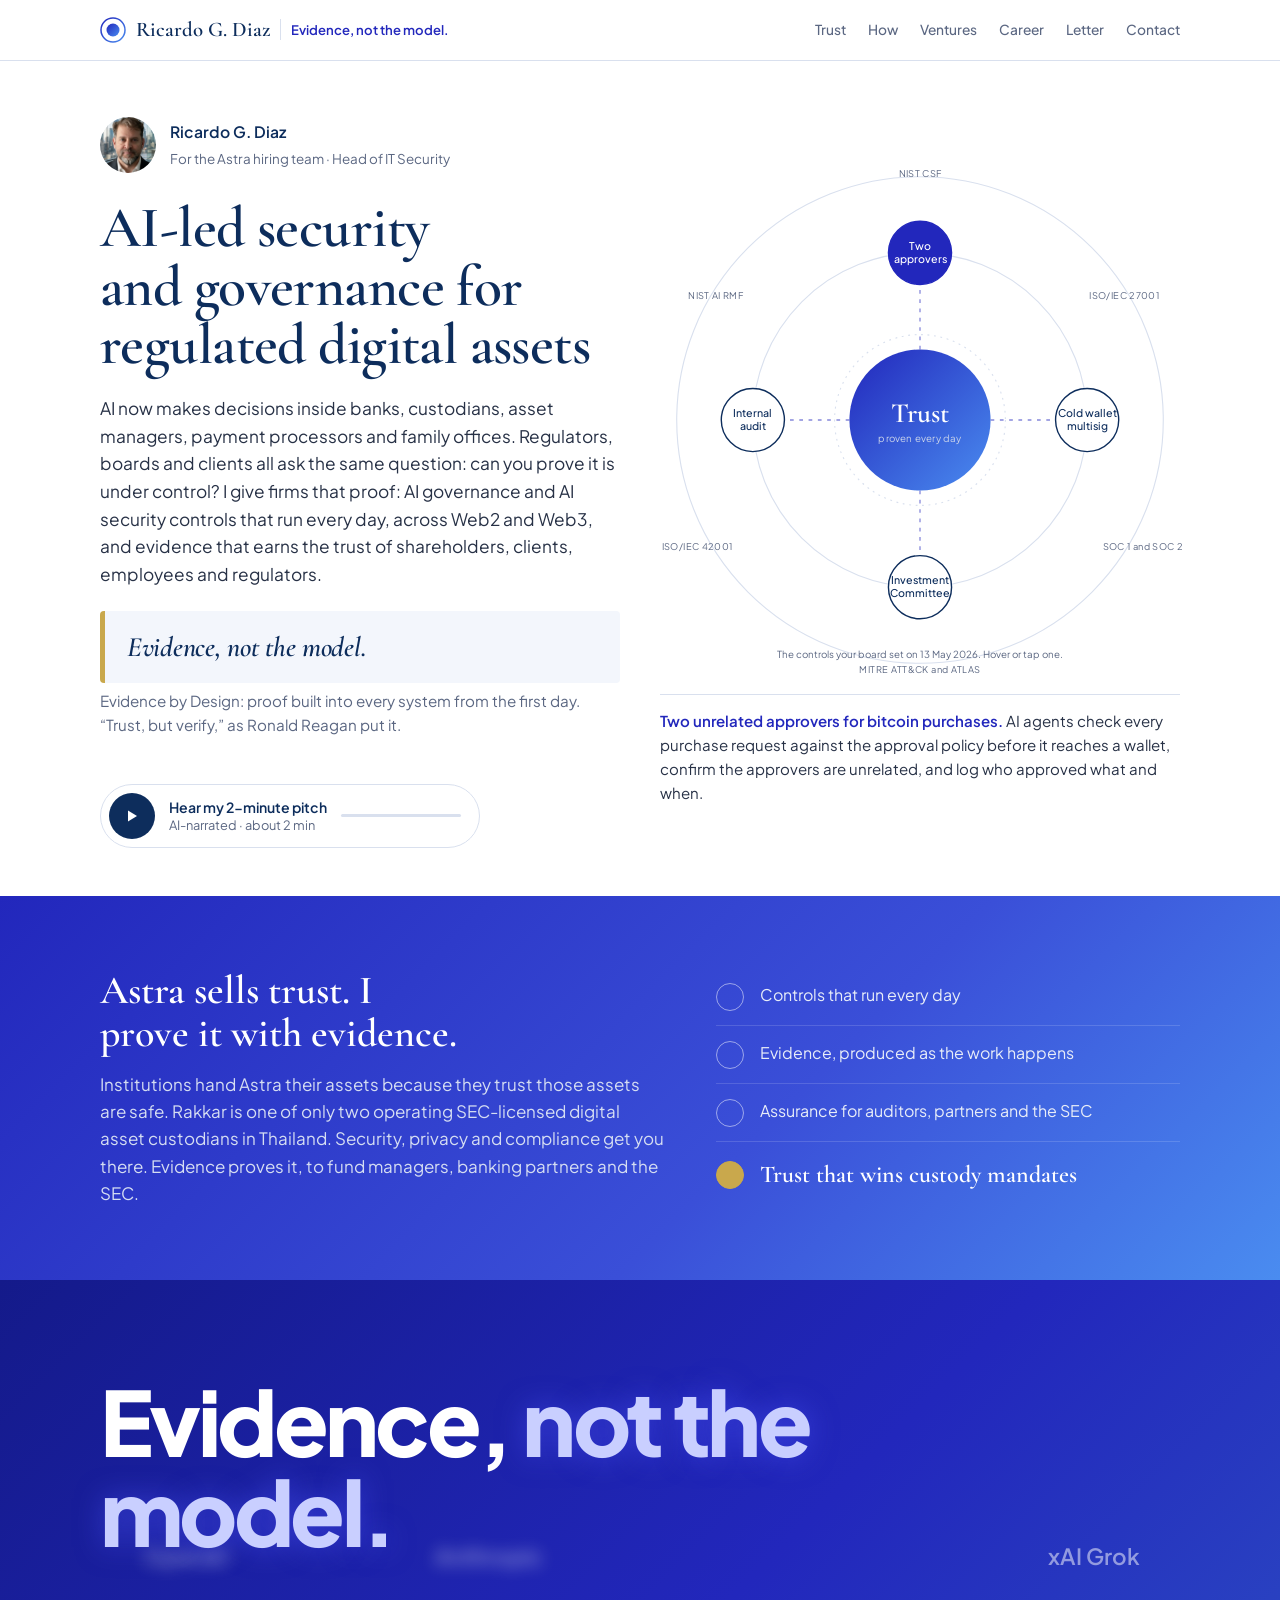
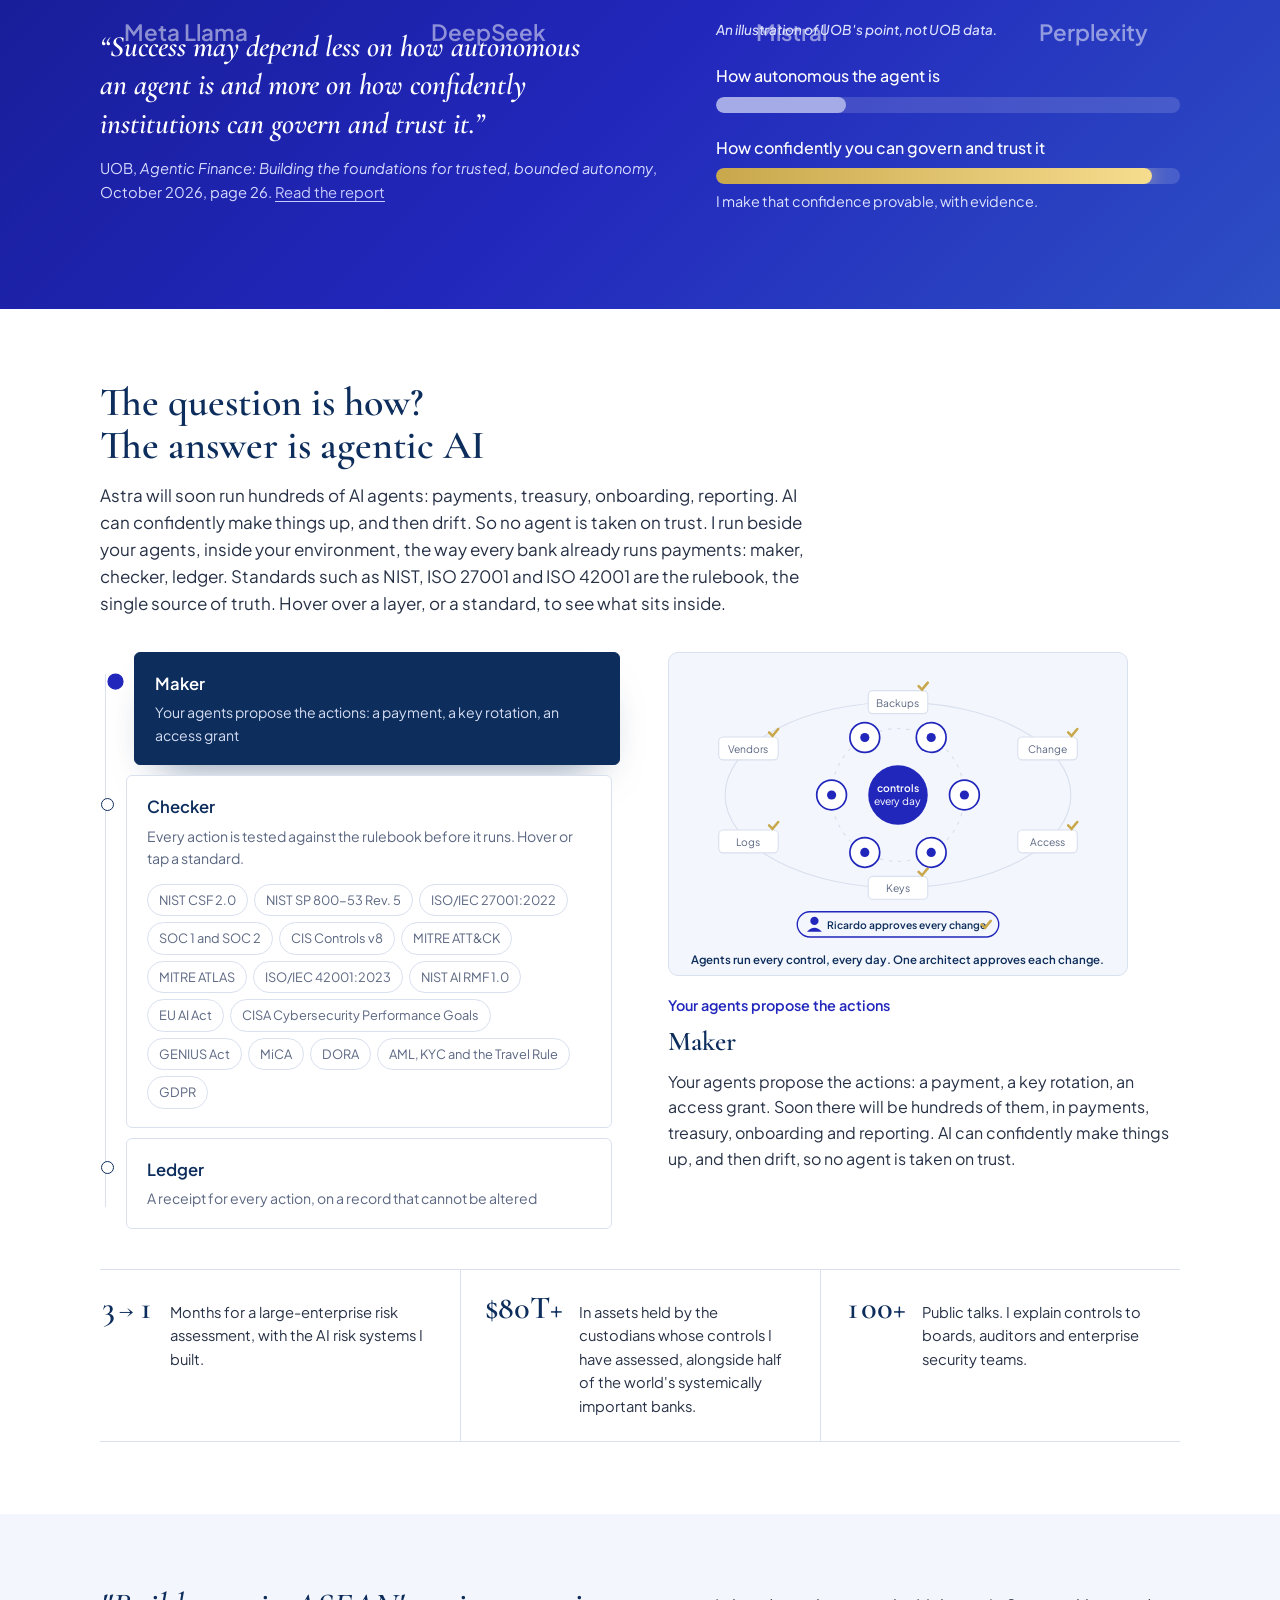
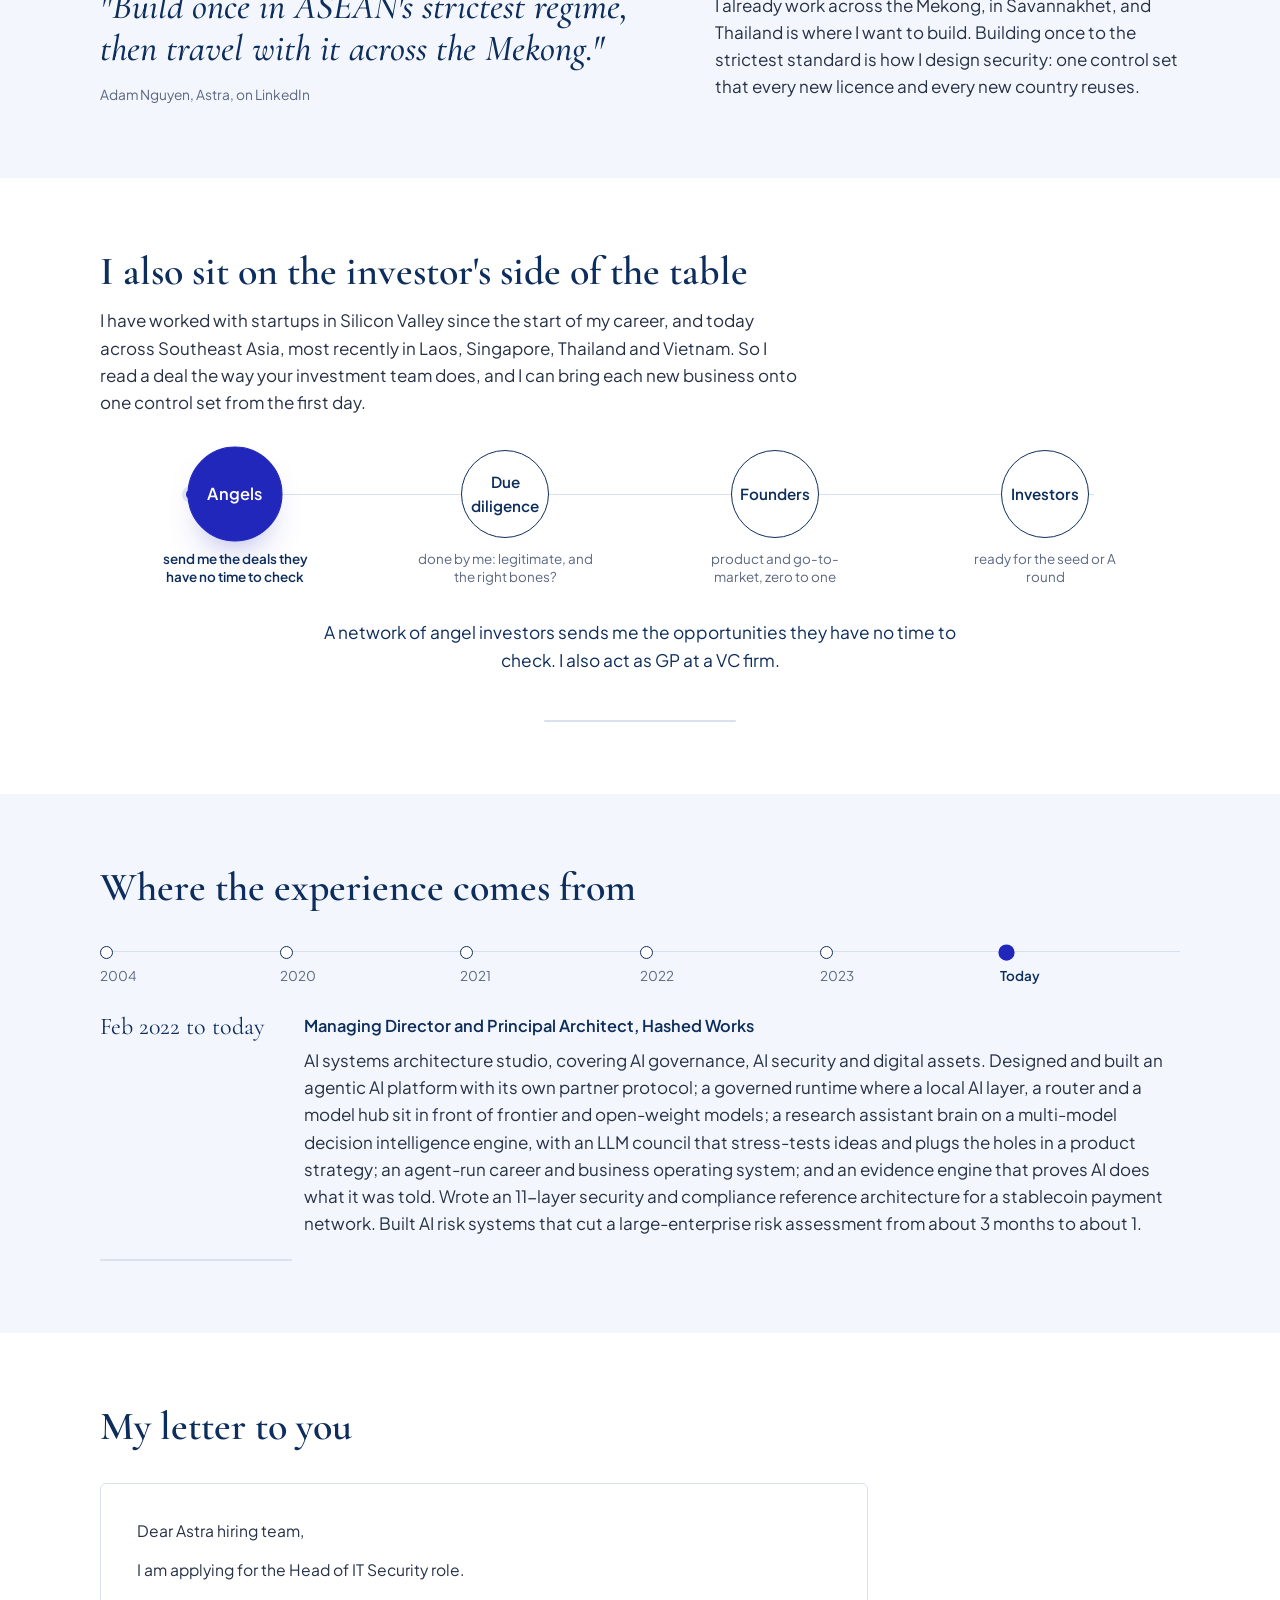
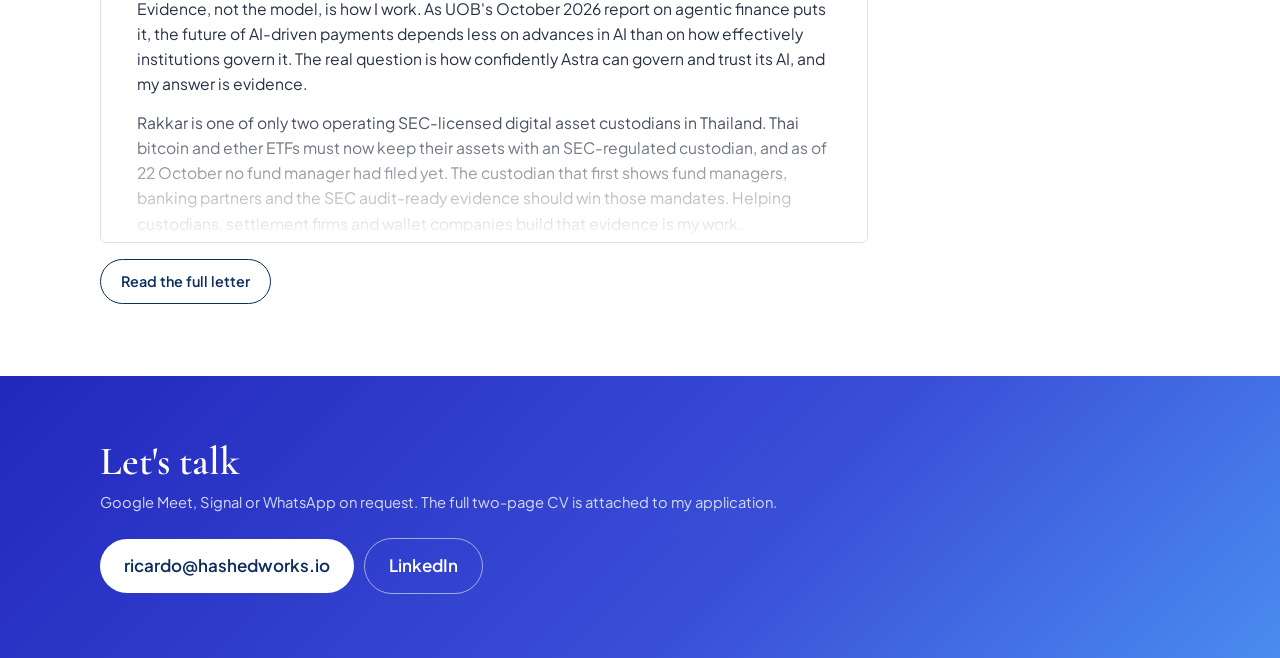
==== commit ad1e4b41: "Employer previews: customer list and no government client mention, matching the website previews Co-" ====
--- a/astra-preview/index.html
+++ b/astra-preview/index.html
@@ -279,7 +279,7 @@
     <div>
       <div class="who in"><img src="photo.jpg" alt="Ricardo G. Diaz"><div><b>Ricardo G. Diaz</b><span>For the Astra hiring team · Head of IT Security</span></div></div>
       <h1 class="in">AI-led security and governance for regulated digital assets</h1>
-      <p class="lead in">AI now makes decisions inside custodians, banks and exchanges. Regulators, boards and clients all ask the same question: can you prove it is under control? I give firms that proof: AI governance and AI security controls that run every day, across Web2 and Web3, and evidence that earns the trust of shareholders, clients, employees and regulators.</p>
+      <p class="lead in">AI now makes decisions inside banks, custodians, asset managers, payment processors and family offices. Regulators, boards and clients all ask the same question: can you prove it is under control? I give firms that proof: AI governance and AI security controls that run every day, across Web2 and Web3, and evidence that earns the trust of shareholders, clients, employees and regulators.</p>
       <blockquote class="hq in">Evidence, not the model.</blockquote>
       <p class="hqby in">Evidence by Design: proof built into every system from the first day. “Trust, but verify,” as Ronald Reagan put it.</p>
       <div class="player in" id="player">
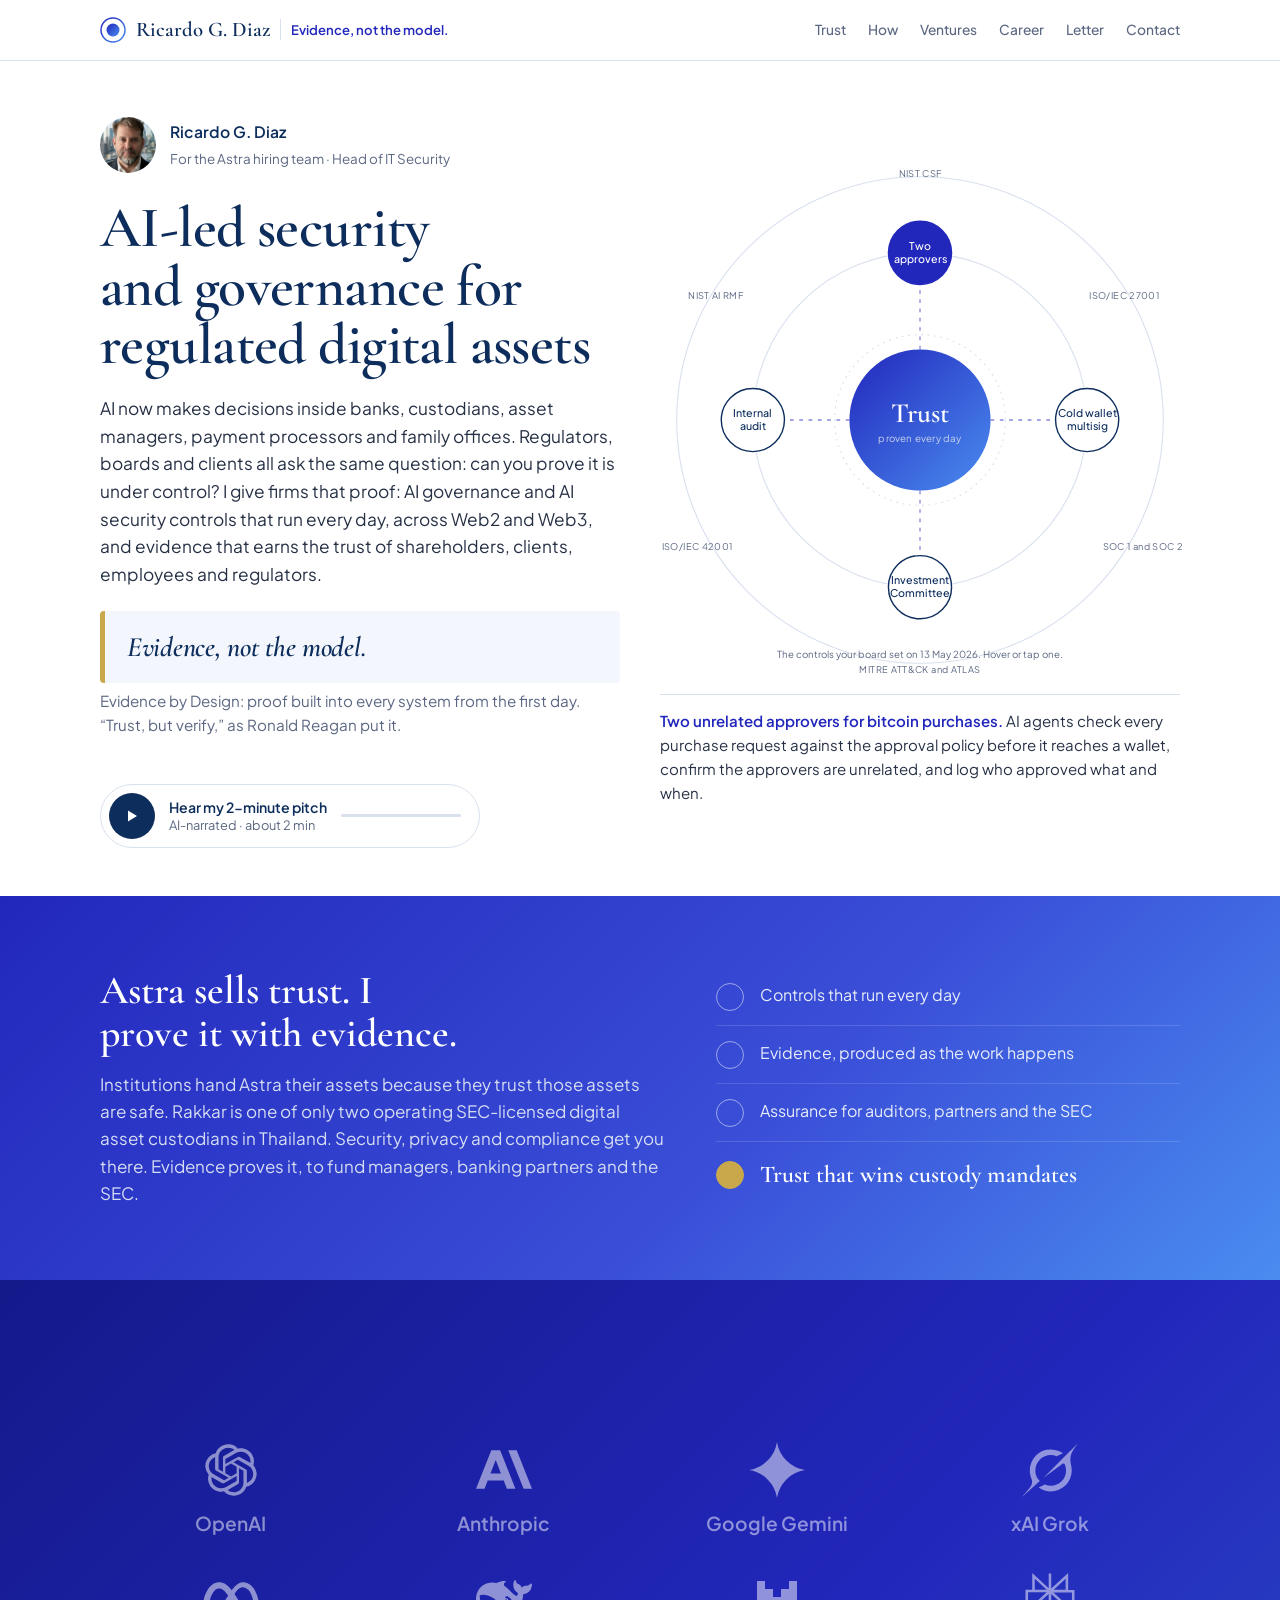
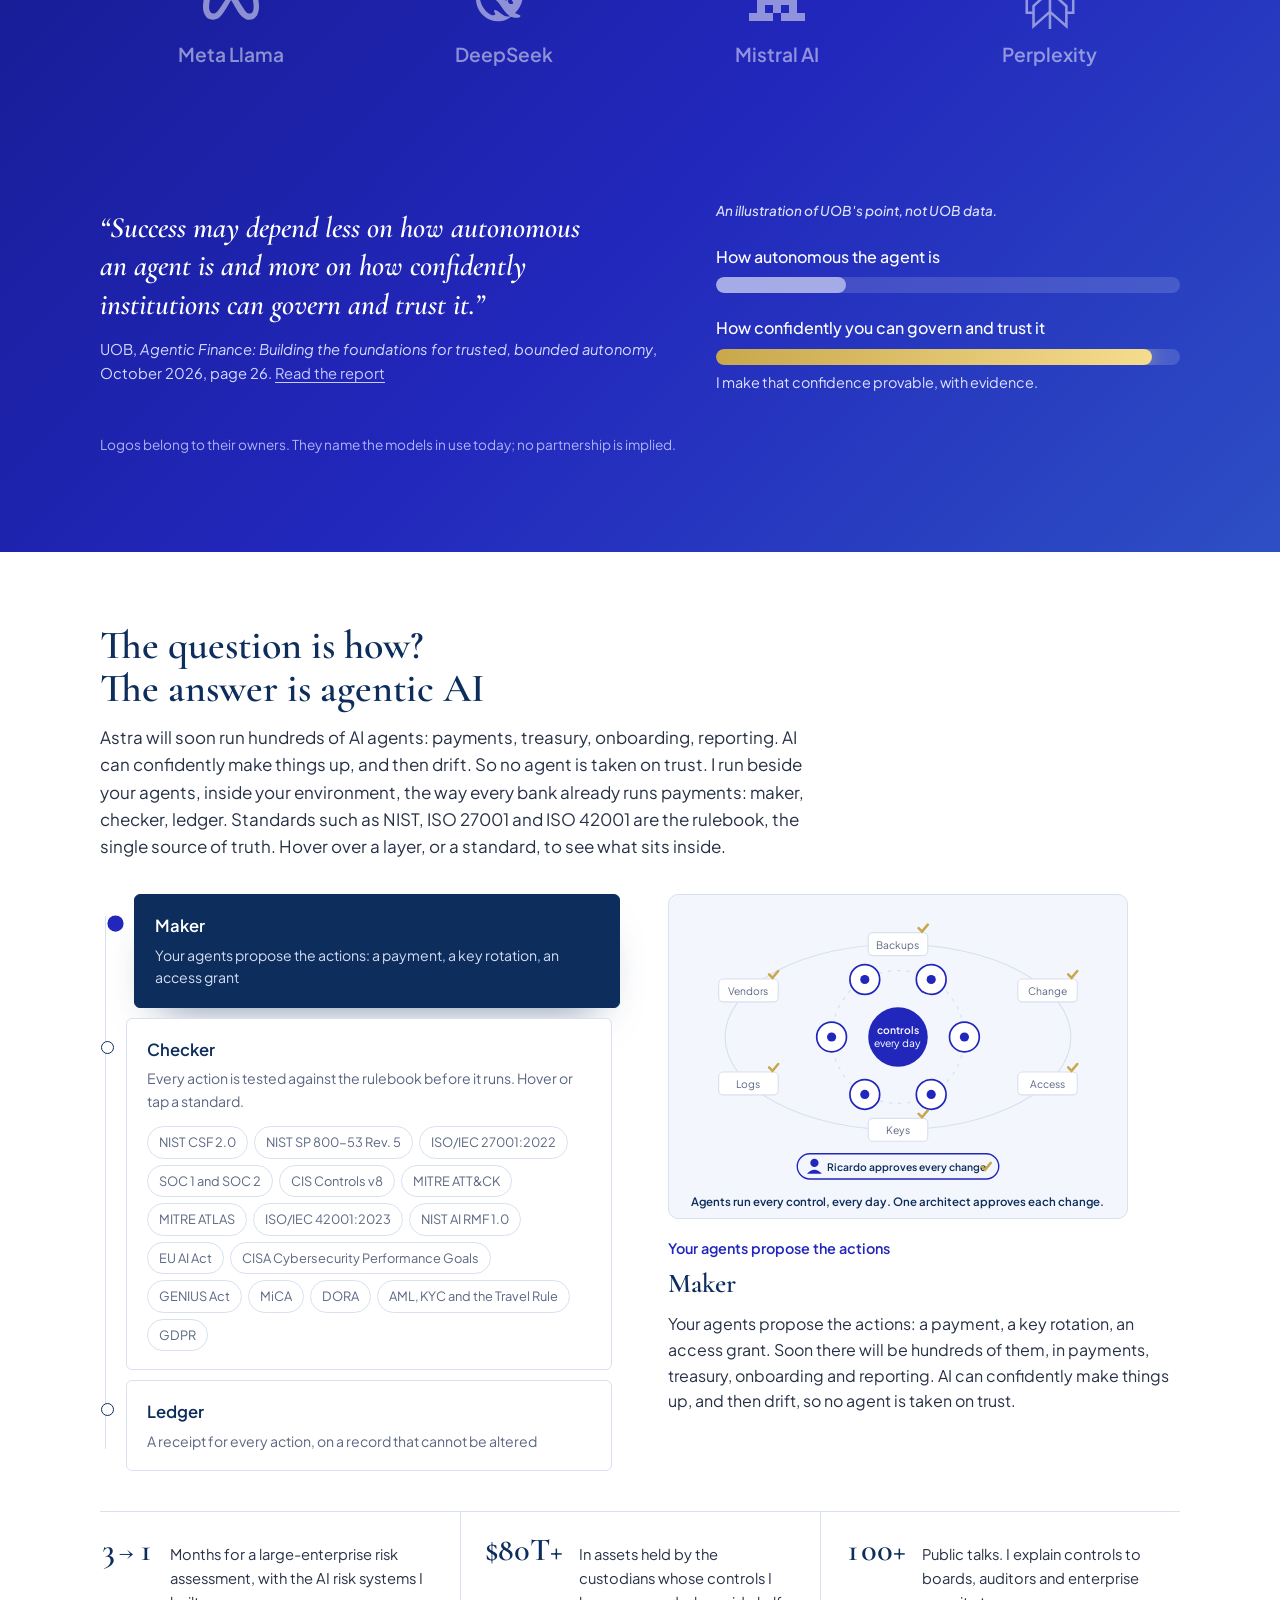
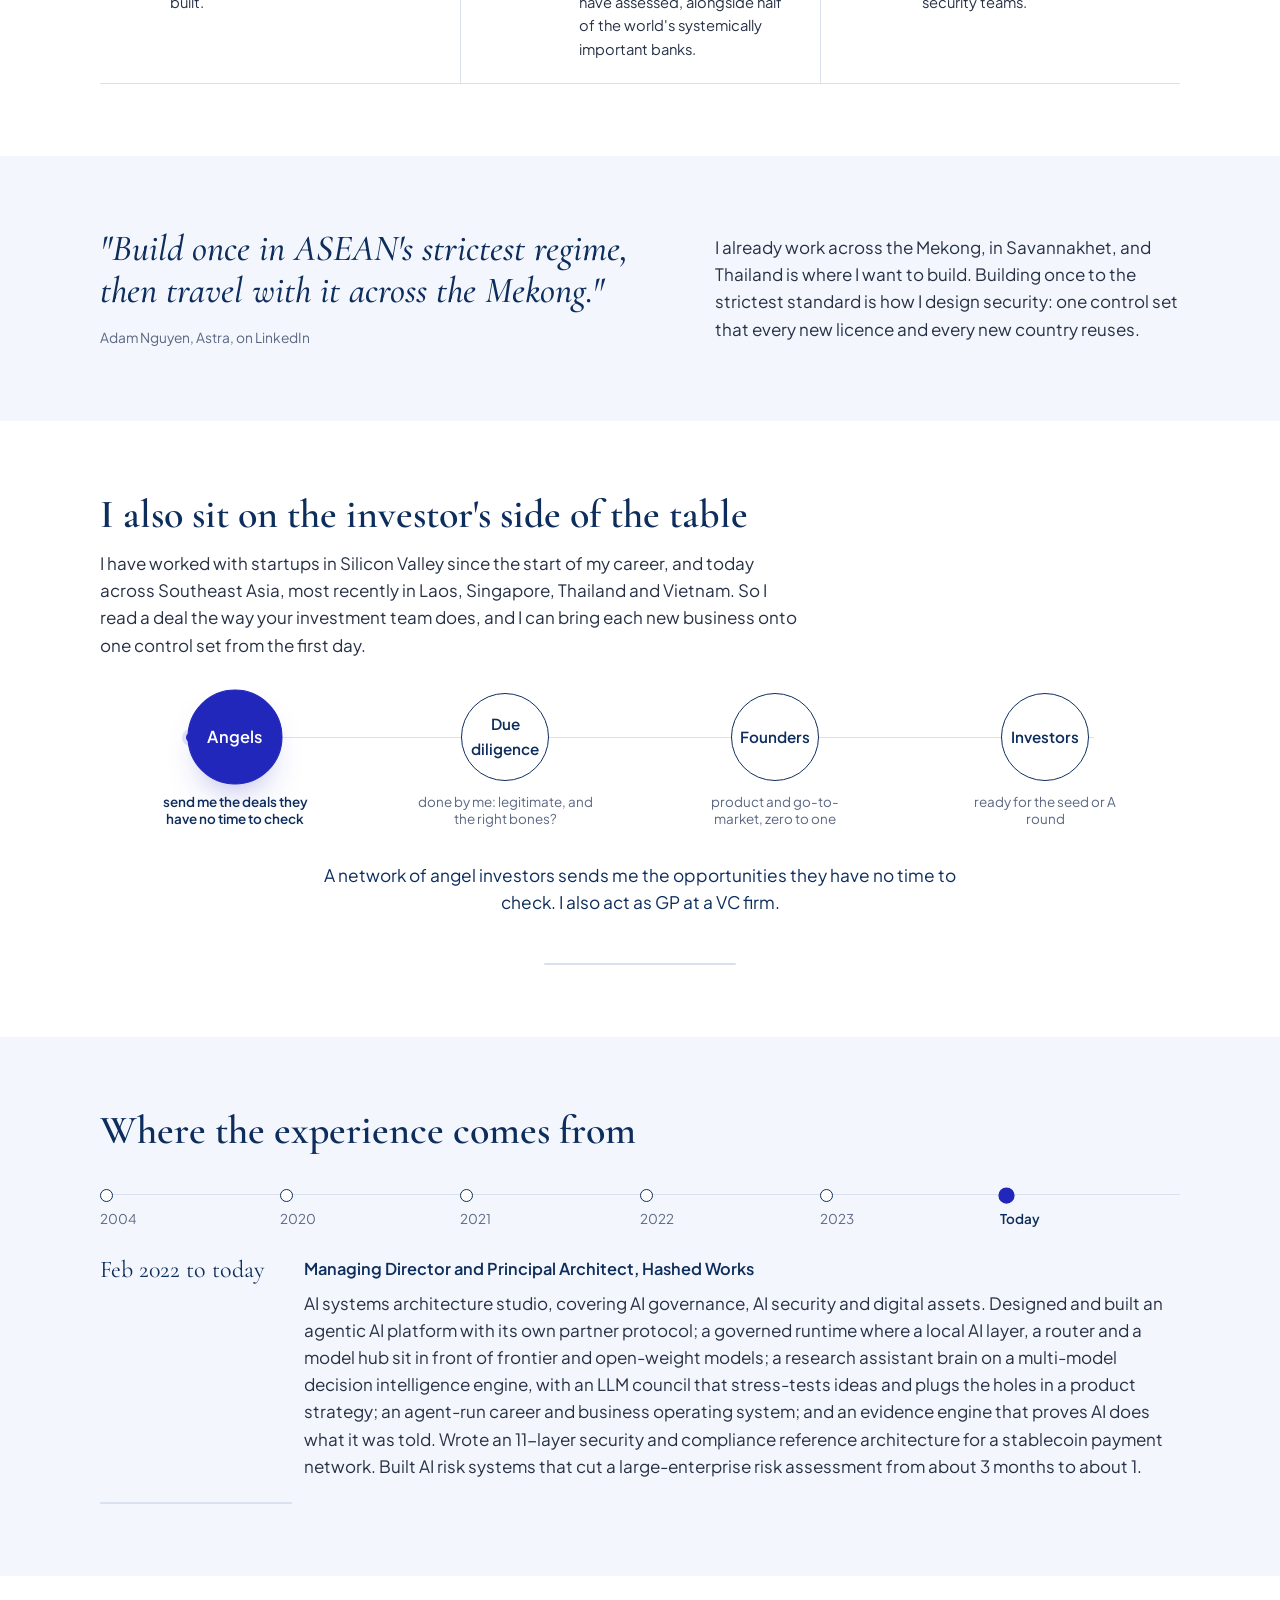
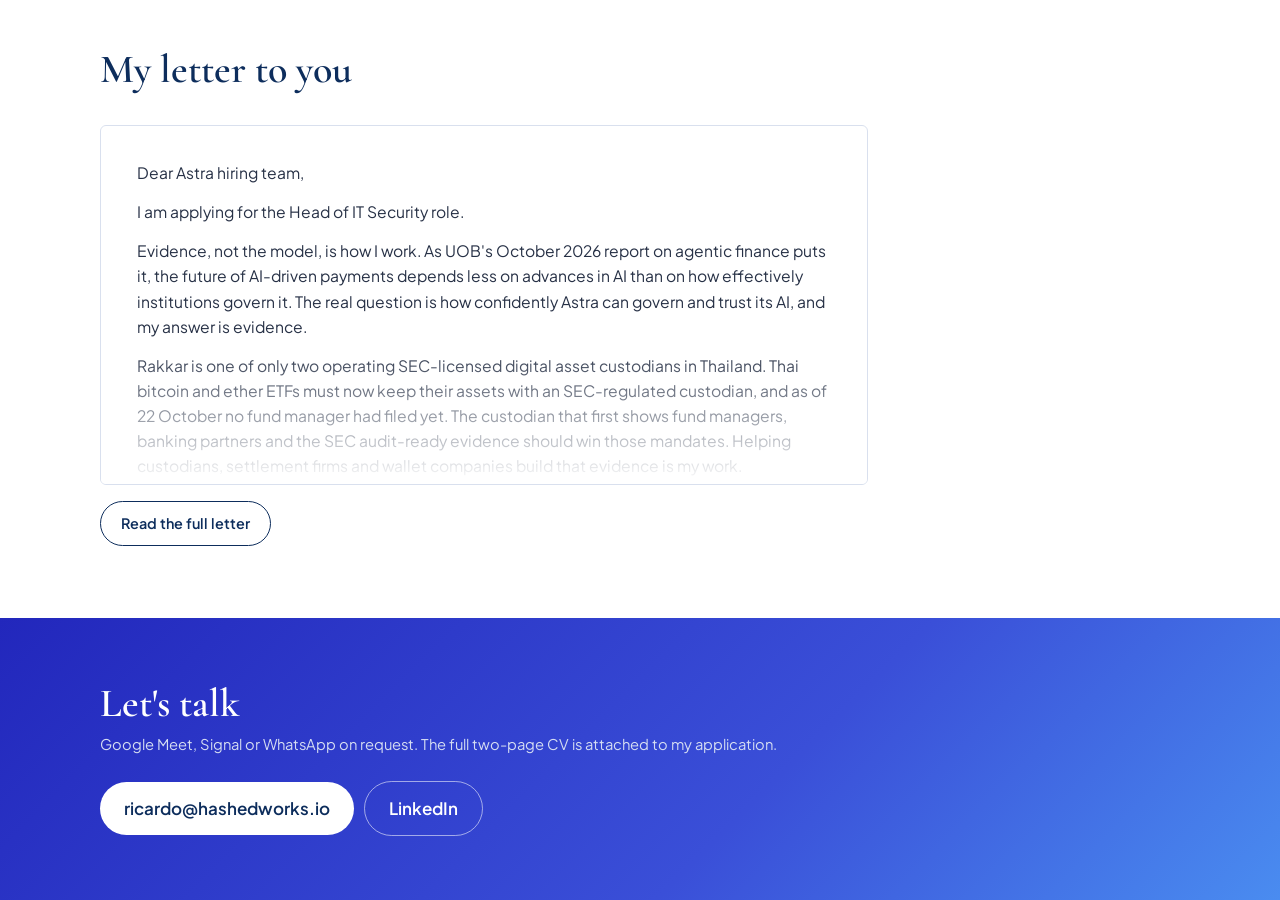
==== commit 105066b2: "Previews: version A fade-through with real model logos, decentralized time-stamped ledger line Co-Au" ====
--- a/astra-preview/index.html
+++ b/astra-preview/index.html
@@ -194,9 +194,14 @@
 
 /* claim band: evidence, not the model + UOB */
 .claim{position:relative;overflow:hidden;background:linear-gradient(135deg,#141a8a,#2227bc 55%,#2d4fc4);color:#e9ecff;padding:96px 0}
-.claim .names{position:absolute;inset:0;display:grid;grid-template-columns:repeat(4,1fr);align-content:center;gap:40px 10px;padding:40px;text-align:center;pointer-events:none}
-.claim .names span{font-weight:600;font-size:clamp(1rem,2vw,1.4rem);color:rgba(255,255,255,.5);transition:opacity 1.1s var(--ease),filter 1.1s var(--ease)}
-.claim .names span.gone{opacity:0;filter:blur(8px)}
+.claim .fade{position:relative;min-height:clamp(240px,30vw,360px);display:grid;align-items:center}
+.claim .names{position:absolute;inset:0;display:grid;grid-template-columns:repeat(4,1fr);align-content:center;gap:34px 12px;text-align:center;pointer-events:none}
+.claim .names span{display:flex;flex-direction:column;align-items:center;gap:10px;font-weight:600;font-size:clamp(.95rem,1.7vw,1.2rem);color:rgba(255,255,255,.5);transition:opacity 1.1s var(--ease),filter 1.1s var(--ease),transform 1.1s var(--ease)}
+.claim .names svg{width:clamp(38px,5vw,56px);height:auto;fill:currentColor}
+.claim .names span.gone{opacity:0;filter:blur(8px);transform:scale(.94)}
+.claim .big{transition:opacity 1s var(--ease),filter 1s var(--ease)}
+.claim .big.hide{opacity:0;filter:blur(10px)}
+.claim .tm{position:relative;margin-top:40px;font-size:.85rem;color:#c7cbff;opacity:.85}
 .claim .big{position:relative;font-size:clamp(2.6rem,7.5vw,5.6rem);line-height:1;font-weight:800;letter-spacing:-.04em;color:#fff;max-width:14ch}
 .claim .big em{font-style:normal;color:#c9cfff;text-shadow:0 0 28px rgba(79,86,250,.55)}
 .claim .uob{position:relative;display:grid;grid-template-columns:1.1fr .9fr;gap:48px;align-items:center;margin-top:64px}
@@ -211,7 +216,7 @@
 .claim.on .meter .a i{width:28%}.claim.on .meter .b i{width:94%}
 .meter .ill{font-size:.85rem;color:#dfe3ff;font-style:italic;margin:0}
 .meter small{display:block;font-size:.9rem;color:#dfe3ff;margin-top:6px}
-@media (max-width:860px){.claim .uob{grid-template-columns:1fr;gap:32px}.claim .names{grid-template-columns:repeat(2,1fr)}.claim{padding:72px 0}}
+@media (max-width:860px){.claim .uob{grid-template-columns:1fr;gap:32px}.claim .names{grid-template-columns:repeat(2,1fr)}.claim .fade{min-height:440px}.claim{padding:72px 0}}
 /* layer illustrations (hover a layer: a moving picture of what happens) */
 .ill-svg{display:block;width:100%;max-width:460px;height:auto;margin:0 0 18px;border-radius:10px;background:var(--panel);border:1px solid var(--line)}
 .ill-svg text{font-family:var(--sans)}
@@ -350,9 +355,8 @@
 </div>
 
 <section class="claim" id="claim">
-  <div class="names" aria-hidden="true"></div>
-  <div class="wrap">
-    <p class="big">Evidence, <em>not the model.</em></p>
+  <div class="wrap">
+    <div class="fade"><div class="names" aria-hidden="true"></div><p class="big" aria-live="off">Evidence, <em>not the model.</em></p></div>
     <div class="uob">
       <div>
         <blockquote>“Success may depend less on how autonomous an agent is and more on how confidently institutions can govern and trust it.”</blockquote>
@@ -364,6 +368,7 @@
         <div class="b"><p>How confidently you can govern and trust it</p><div class="bar"><i></i></div><small>I make that confidence provable, with evidence.</small></div>
       </div>
     </div>
+    <p class="tm">Logos belong to their owners. They name the models in use today; no partnership is implied.</p>
   </div>
 </section>
 
@@ -519,7 +524,7 @@
     ["GDPR","EU data protection","The privacy law every data flow, including flows to model providers, is held to.",["Lawful basis","Data subject rights","Data protection by design","Breach notice within 72 hours","Cross-border transfers"]]];
   var LAY=[
     ["Maker","Your agents propose the actions","Your agents propose the actions: a payment, a key rotation, an access grant. Soon there will be hundreds of them, in payments, treasury, onboarding and reporting. AI can confidently make things up, and then drift, so no agent is taken on trust."],
-    ["Ledger","A receipt for every action","Not gathered for the audit. Evidence is produced as each action runs, on a record that cannot be altered, and one control set maps to every mandate, including the SEC's, so one receipt serves your board, your auditor and your regulator at the same time. SOC 2 or ISO 27001 then becomes what it should be: proving controls that already run, at a pace your maturity sets."],
+    ["Ledger","A receipt for every action","Not gathered for the audit. Evidence is produced as each action runs, time-stamped and kept on a decentralized ledger that cannot be altered, so an auditor, a regulator or your own team can check what happened and when. One control set maps to every mandate, including the SEC's, so one receipt serves your board, your auditor and your regulator at the same time. SOC 2 or ISO 27001 then becomes what it should be: proving controls that already run, at a pace your maturity sets."],
     ["Checker","Every action tested against the rulebook before it runs","Every standard, control catalogue and regulatory mandate here lives in my agentic AI platform and its controls knowledge base: the rulebook. My agents run every control in it, every day, and test each action against it before it runs. What the rules do not allow, stops. What needs a person, waits for one. Hover over or tap a standard to see what sits under it."]];
   // layer illustrations
   function illAgents(){
@@ -598,13 +603,23 @@
       setTimeout(function(){ k=(k+1)%W.length; t.textContent=W[k][0]; u.textContent=W[k][1]; t.style.fontSize=W[k][2]+"px"; t.classList.remove("fadeout"); u.classList.remove("fadeout"); },460);
     },2800);
   })();
-  // claim band: model names fade out, meter fills (static under reduced motion)
+  // claim band: version A fade-through. Model logos fade out, "Evidence, not the model." fades in, then "Trust, proven every day."
   (function(){
     var c=document.getElementById("claim"); if(!c)return;
-    var n=c.querySelector(".names"),CO=["OpenAI","Anthropic","Google Gemini","xAI Grok","Meta Llama","DeepSeek","Mistral","Perplexity"];
-    CO.forEach(function(x){var s=document.createElement("span");s.textContent=x;n.appendChild(s);});
-    var sp=n.querySelectorAll("span"),RM=window.matchMedia("(prefers-reduced-motion: reduce)").matches,done=false;
-    function go(){ if(done)return; done=true; c.classList.add("on"); if(RM){sp.forEach(function(s){s.classList.add("gone");});return;} sp.forEach(function(s,i){ setTimeout(function(){s.classList.add("gone");},400+i*280); }); }
+    var n=c.querySelector(".names"),big=c.querySelector(".big"),L=[["OpenAI", "<path d=\"M21.55 10.004a5.416 5.416 0 00-.478-4.501c-1.217-2.09-3.662-3.166-6.05-2.66A5.59 5.59 0 0010.831 1C8.39.995 6.224 2.546 5.473 4.838A5.553 5.553 0 001.76 7.496a5.487 5.487 0 00.691 6.5 5.416 5.416 0 00.477 4.502c1.217 2.09 3.662 3.165 6.05 2.66A5.586 5.586 0 0013.168 23c2.443.006 4.61-1.546 5.361-3.84a5.553 5.553 0 003.715-2.66 5.488 5.488 0 00-.693-6.497v.001zm-8.381 11.558a4.199 4.199 0 01-2.675-.954c.034-.018.093-.05.132-.074l4.44-2.53a.71.71 0 00.364-.623v-6.176l1.877 1.069c.02.01.033.029.036.05v5.115c-.003 2.274-1.87 4.118-4.174 4.123zM4.192 17.78a4.059 4.059 0 01-.498-2.763c.032.02.09.055.131.078l4.44 2.53c.225.13.504.13.73 0l5.42-3.088v2.138a.068.068 0 01-.027.057L9.9 19.288c-1.999 1.136-4.552.46-5.707-1.51h-.001zM3.023 8.216A4.15 4.15 0 015.198 6.41l-.002.151v5.06a.711.711 0 00.364.624l5.42 3.087-1.876 1.07a.067.067 0 01-.063.005l-4.489-2.559c-1.995-1.14-2.679-3.658-1.53-5.63h.001zm15.417 3.54l-5.42-3.088L14.896 7.6a.067.067 0 01.063-.006l4.489 2.557c1.998 1.14 2.683 3.662 1.529 5.633a4.163 4.163 0 01-2.174 1.807V12.38a.71.71 0 00-.363-.623zm1.867-2.773a6.04 6.04 0 00-.132-.078l-4.44-2.53a.731.731 0 00-.729 0l-5.42 3.088V7.325a.068.068 0 01.027-.057L14.1 4.713c2-1.137 4.555-.46 5.707 1.513.487.833.664 1.809.499 2.757h.001zm-11.741 3.81l-1.877-1.068a.065.065 0 01-.036-.051V6.559c.001-2.277 1.873-4.122 4.181-4.12.976 0 1.92.338 2.671.954-.034.018-.092.05-.131.073l-4.44 2.53a.71.71 0 00-.365.623l-.003 6.173v.002zm1.02-2.168L12 9.25l2.414 1.375v2.75L12 14.75l-2.415-1.375v-2.75z\"></path>"], ["Anthropic", "<path d=\"M13.827 3.52h3.603L24 20h-3.603l-6.57-16.48zm-7.258 0h3.767L16.906 20h-3.674l-1.343-3.461H5.017l-1.344 3.46H0L6.57 3.522zm4.132 9.959L8.453 7.687 6.205 13.48H10.7z\"></path>"], ["Google Gemini", "<path d=\"M12 24A14.304 14.304 0 000 12 14.304 14.304 0 0012 0a14.305 14.305 0 0012 12 14.305 14.305 0 00-12 12\"></path>"], ["xAI Grok", "<path d=\"M9.27 15.29l7.978-5.897c.391-.29.95-.177 1.137.272.98 2.369.542 5.215-1.41 7.169-1.951 1.954-4.667 2.382-7.149 1.406l-2.711 1.257c3.889 2.661 8.611 2.003 11.562-.953 2.341-2.344 3.066-5.539 2.388-8.42l.006.007c-.983-4.232.242-5.924 2.75-9.383.06-.082.12-.164.179-.248l-3.301 3.305v-.01L9.267 15.292M7.623 16.723c-2.792-2.67-2.31-6.801.071-9.184 1.761-1.763 4.647-2.483 7.166-1.425l2.705-1.25a7.808 7.808 0 00-1.829-1A8.975 8.975 0 005.984 5.83c-2.533 2.536-3.33 6.436-1.962 9.764 1.022 2.487-.653 4.246-2.34 6.022-.599.63-1.199 1.259-1.682 1.925l7.62-6.815\"></path>"], ["Meta Llama", "<path d=\"M6.897 4c1.915 0 3.516.932 5.43 3.376l.282-.373c.19-.246.383-.484.58-.71l.313-.35C14.588 4.788 15.792 4 17.225 4c1.273 0 2.469.557 3.491 1.516l.218.213c1.73 1.765 2.917 4.71 3.053 8.026l.011.392.002.25c0 1.501-.28 2.759-.818 3.7l-.14.23-.108.153c-.301.42-.664.758-1.086 1.009l-.265.142-.087.04a3.493 3.493 0 01-.302.118 4.117 4.117 0 01-1.33.208c-.524 0-.996-.067-1.438-.215-.614-.204-1.163-.56-1.726-1.116l-.227-.235c-.753-.812-1.534-1.976-2.493-3.586l-1.43-2.41-.544-.895-1.766 3.13-.343.592C7.597 19.156 6.227 20 4.356 20c-1.21 0-2.205-.42-2.936-1.182l-.168-.184c-.484-.573-.837-1.311-1.043-2.189l-.067-.32a8.69 8.69 0 01-.136-1.288L0 14.468c.002-.745.06-1.49.174-2.23l.1-.573c.298-1.53.828-2.958 1.536-4.157l.209-.34c1.177-1.83 2.789-3.053 4.615-3.16L6.897 4zm-.033 2.615l-.201.01c-.83.083-1.606.673-2.252 1.577l-.138.199-.01.018c-.67 1.017-1.185 2.378-1.456 3.845l-.004.022a12.591 12.591 0 00-.207 2.254l.002.188c.004.18.017.36.04.54l.043.291c.092.503.257.908.486 1.208l.117.137c.303.323.698.492 1.17.492 1.1 0 1.796-.676 3.696-3.641l2.175-3.4.454-.701-.139-.198C9.11 7.3 8.084 6.616 6.864 6.616zm10.196-.552l-.176.007c-.635.048-1.223.359-1.82.933l-.196.198c-.439.462-.887 1.064-1.367 1.807l.266.398c.18.274.362.56.55.858l.293.475 1.396 2.335.695 1.114c.583.926 1.03 1.6 1.408 2.082l.213.262c.282.326.529.54.777.673l.102.05c.227.1.457.138.718.138.176.002.35-.023.518-.073.338-.104.61-.32.813-.637l.095-.163.077-.162c.194-.459.29-1.06.29-1.785l-.006-.449c-.08-2.871-.938-5.372-2.2-6.798l-.176-.189c-.67-.683-1.444-1.074-2.27-1.074z\"></path>"], ["DeepSeek", "<path d=\"M23.748 4.482c-.254-.124-.364.113-.512.234-.051.039-.094.09-.137.136-.372.397-.806.657-1.373.626-.829-.046-1.537.214-2.163.848-.133-.782-.575-1.248-1.247-1.548-.352-.156-.708-.311-.955-.65-.172-.241-.219-.51-.305-.774-.055-.16-.11-.323-.293-.35-.2-.031-.278.136-.356.276-.313.572-.434 1.202-.422 1.84.027 1.436.633 2.58 1.838 3.393.137.093.172.187.129.323-.082.28-.18.552-.266.833-.055.179-.137.217-.329.14a5.526 5.526 0 01-1.736-1.18c-.857-.828-1.631-1.742-2.597-2.458a11.365 11.365 0 00-.689-.471c-.985-.957.13-1.743.388-1.836.27-.098.093-.432-.779-.428-.872.004-1.67.295-2.687.684a3.055 3.055 0 01-.465.137 9.597 9.597 0 00-2.883-.102c-1.885.21-3.39 1.102-4.497 2.623C.082 8.606-.231 10.684.152 12.85c.403 2.284 1.569 4.175 3.36 5.653 1.858 1.533 3.997 2.284 6.438 2.14 1.482-.085 3.133-.284 4.994-1.86.47.234.962.327 1.78.397.63.059 1.236-.03 1.705-.128.735-.156.684-.837.419-.961-2.155-1.004-1.682-.595-2.113-.926 1.096-1.296 2.746-2.642 3.392-7.003.05-.347.007-.565 0-.845-.004-.17.035-.237.23-.256a4.173 4.173 0 001.545-.475c1.396-.763 1.96-2.015 2.093-3.517.02-.23-.004-.467-.247-.588zM11.581 18c-2.089-1.642-3.102-2.183-3.52-2.16-.392.024-.321.471-.235.763.09.288.207.486.371.739.114.167.192.416-.113.603-.673.416-1.842-.14-1.897-.167-1.361-.802-2.5-1.86-3.301-3.307-.774-1.393-1.224-2.887-1.298-4.482-.02-.386.093-.522.477-.592a4.696 4.696 0 011.529-.039c2.132.312 3.946 1.265 5.468 2.774.868.86 1.525 1.887 2.202 2.891.72 1.066 1.494 2.082 2.48 2.914.348.292.625.514.891.677-.802.09-2.14.11-3.054-.614zm1-6.44a.306.306 0 01.415-.287.302.302 0 01.2.288.306.306 0 01-.31.307.303.303 0 01-.304-.308zm3.11 1.596c-.2.081-.399.151-.59.16a1.245 1.245 0 01-.798-.254c-.274-.23-.47-.358-.552-.758a1.73 1.73 0 01.016-.588c.07-.327-.008-.537-.239-.727-.187-.156-.426-.199-.688-.199a.559.559 0 01-.254-.078c-.11-.054-.2-.19-.114-.358.028-.054.16-.186.192-.21.356-.202.767-.136 1.146.016.352.144.618.408 1.001.782.391.451.462.576.685.914.176.265.336.537.445.848.067.195-.019.354-.25.452z\"></path>"], ["Mistral AI", "<path clip-rule=\"evenodd\" d=\"M3.428 3.4h3.429v3.428h3.429v3.429h-.002 3.431V6.828h3.427V3.4h3.43v13.714H24v3.429H13.714v-3.428h-3.428v-3.429h-3.43v3.428h3.43v3.429H0v-3.429h3.428V3.4zm10.286 13.715h3.428v-3.429h-3.427v3.429z\"></path>"], ["Perplexity", "<path d=\"M19.785 0v7.272H22.5V17.62h-2.935V24l-7.037-6.194v6.145h-1.091v-6.152L4.392 24v-6.465H1.5V7.188h2.884V0l7.053 6.494V.19h1.09v6.49L19.786 0zm-7.257 9.044v7.319l5.946 5.234V14.44l-5.946-5.397zm-1.099-.08l-5.946 5.398v7.235l5.946-5.234V8.965zm8.136 7.58h1.844V8.349H13.46l6.105 5.54v2.655zm-8.982-8.28H2.59v8.195h1.8v-2.576l6.192-5.62zM5.475 2.476v4.71h5.115l-5.115-4.71zm13.219 0l-5.115 4.71h5.115v-4.71z\"></path>"]];
+    L.forEach(function(x){var s=document.createElement("span");s.innerHTML='<svg viewBox="0 0 24 24" aria-hidden="true" fill-rule="evenodd">'+x[1]+'</svg>'+x[0];n.appendChild(s);});
+    var sp=n.querySelectorAll("span"),RM=window.matchMedia("(prefers-reduced-motion: reduce)").matches,started=false,T=[];
+    var W=[big.innerHTML,'Trust, <em>proven every day.</em>'];
+    function at(ms,f){T.push(setTimeout(f,ms));}
+    function cycle(){ T.forEach(clearTimeout); T=[]; big.classList.add("hide"); big.innerHTML=W[0]; sp.forEach(function(s){s.classList.remove("gone");});
+      sp.forEach(function(s,i){ at(1200+i*320,function(){s.classList.add("gone");}); });
+      var e=1200+sp.length*320+300;
+      at(e,function(){big.classList.remove("hide");});
+      at(e+4200,function(){big.classList.add("hide");});
+      at(e+5200,function(){big.innerHTML=W[1];big.classList.remove("hide");});
+      at(e+9600,function(){big.classList.add("hide");});
+      at(e+10600,cycle); }
+    function go(){ if(started)return; started=true; c.classList.add("on"); if(RM){sp.forEach(function(s){s.classList.add("gone");});return;} cycle(); }
     if("IntersectionObserver" in window){ new IntersectionObserver(function(es){ if(es[0].isIntersecting)go(); },{threshold:.35}).observe(c); } else go();
   })();
 
